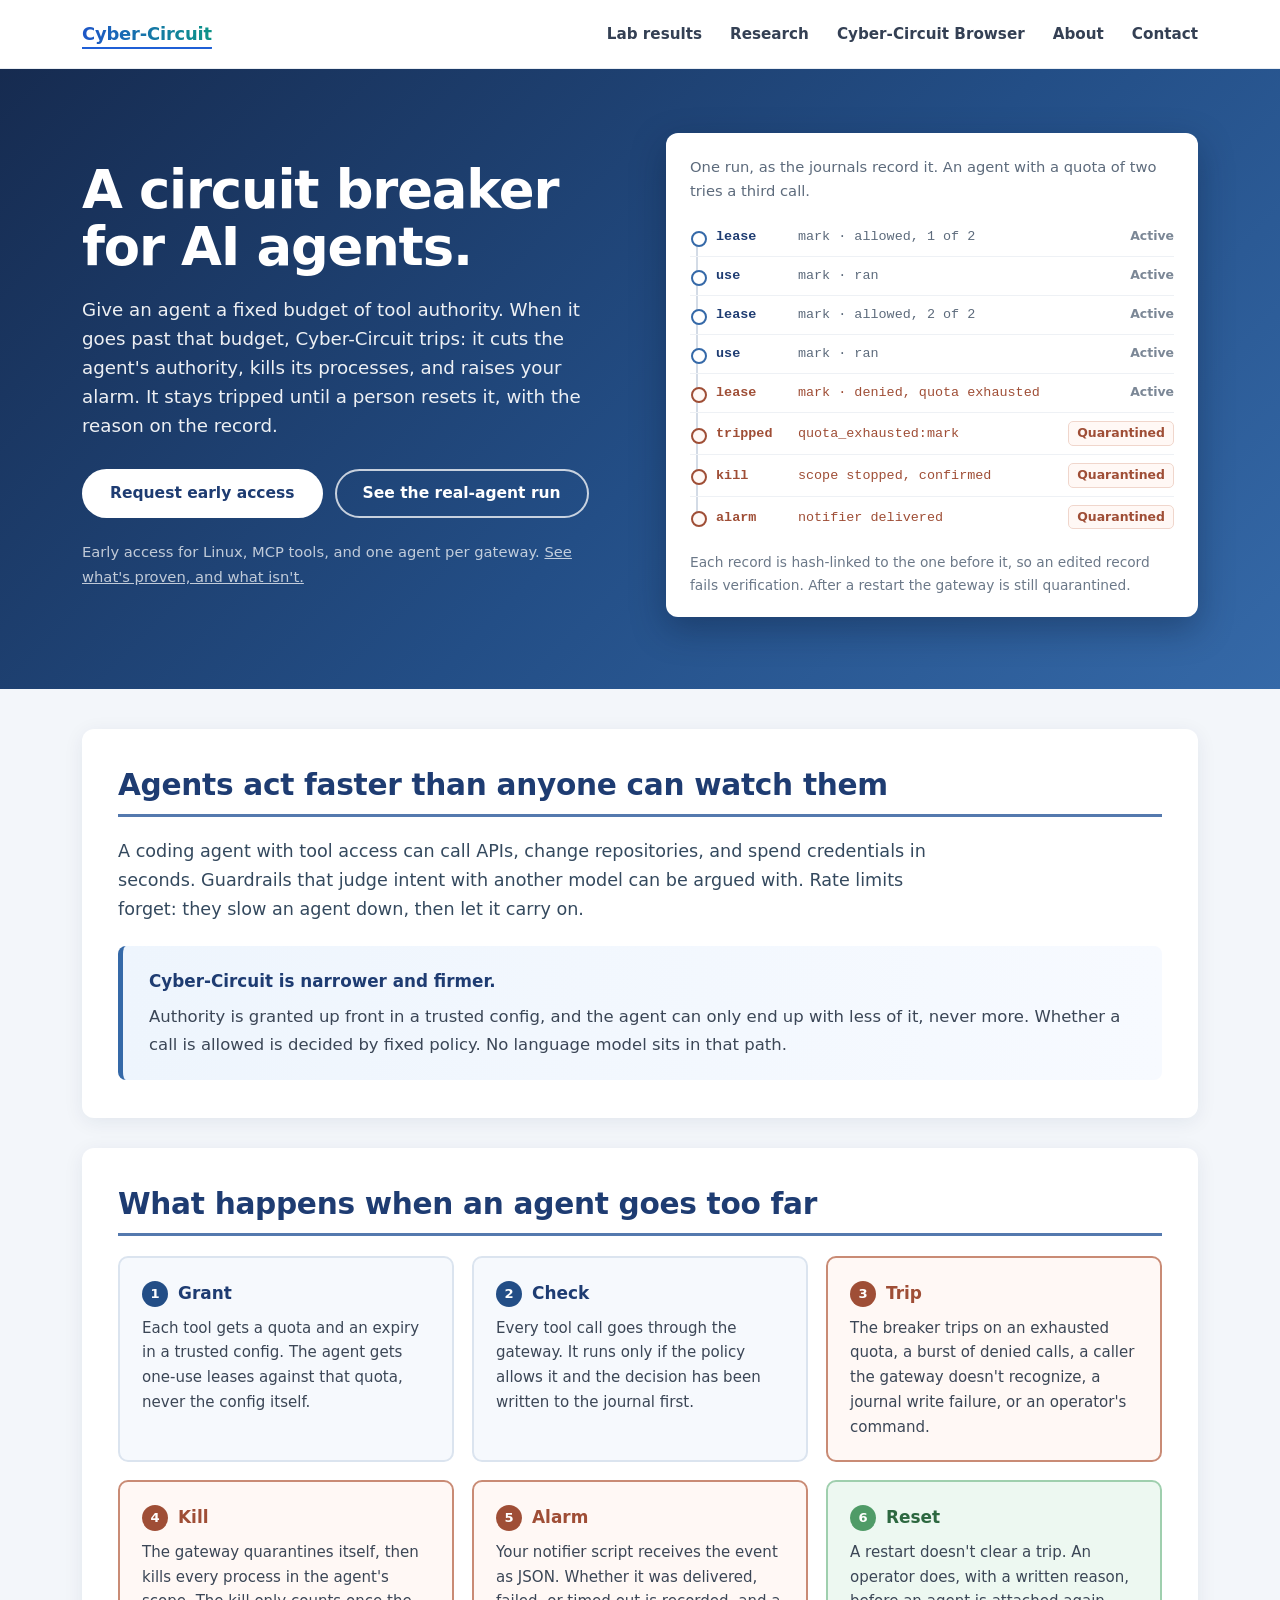
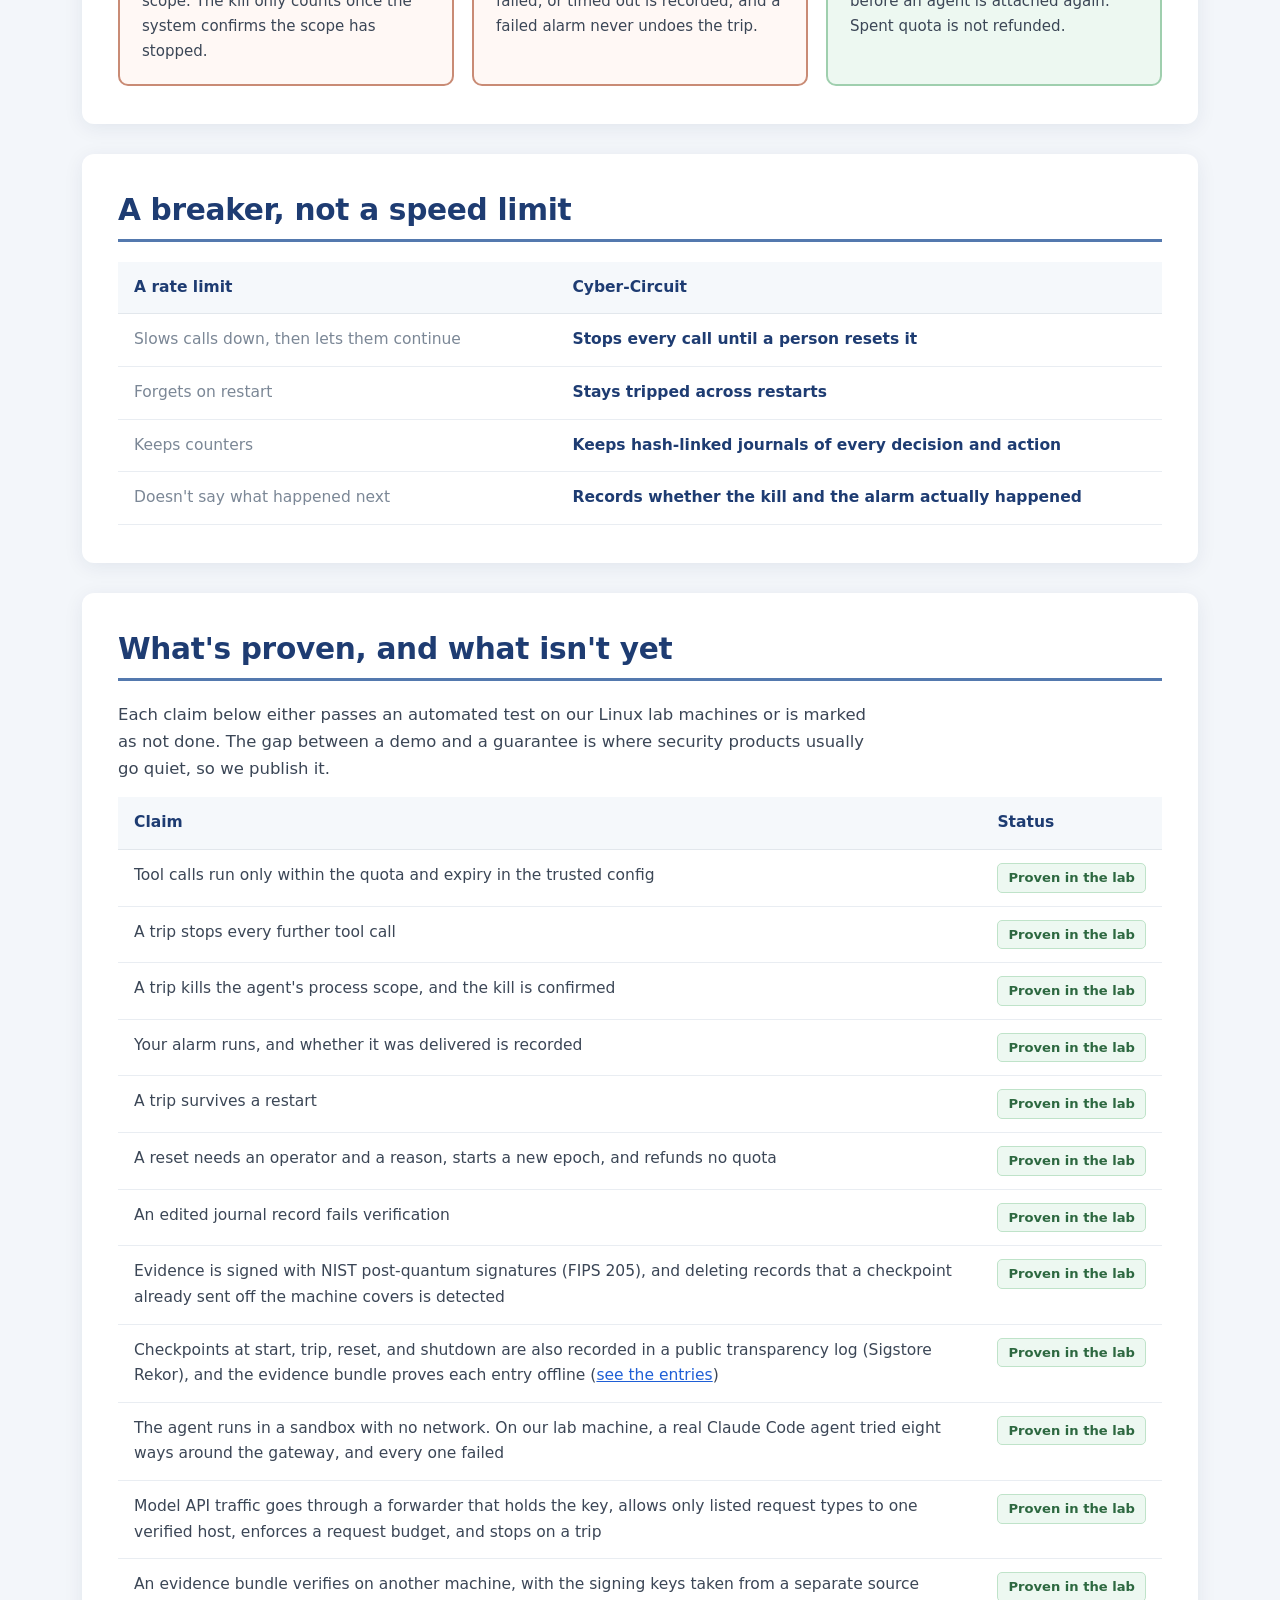
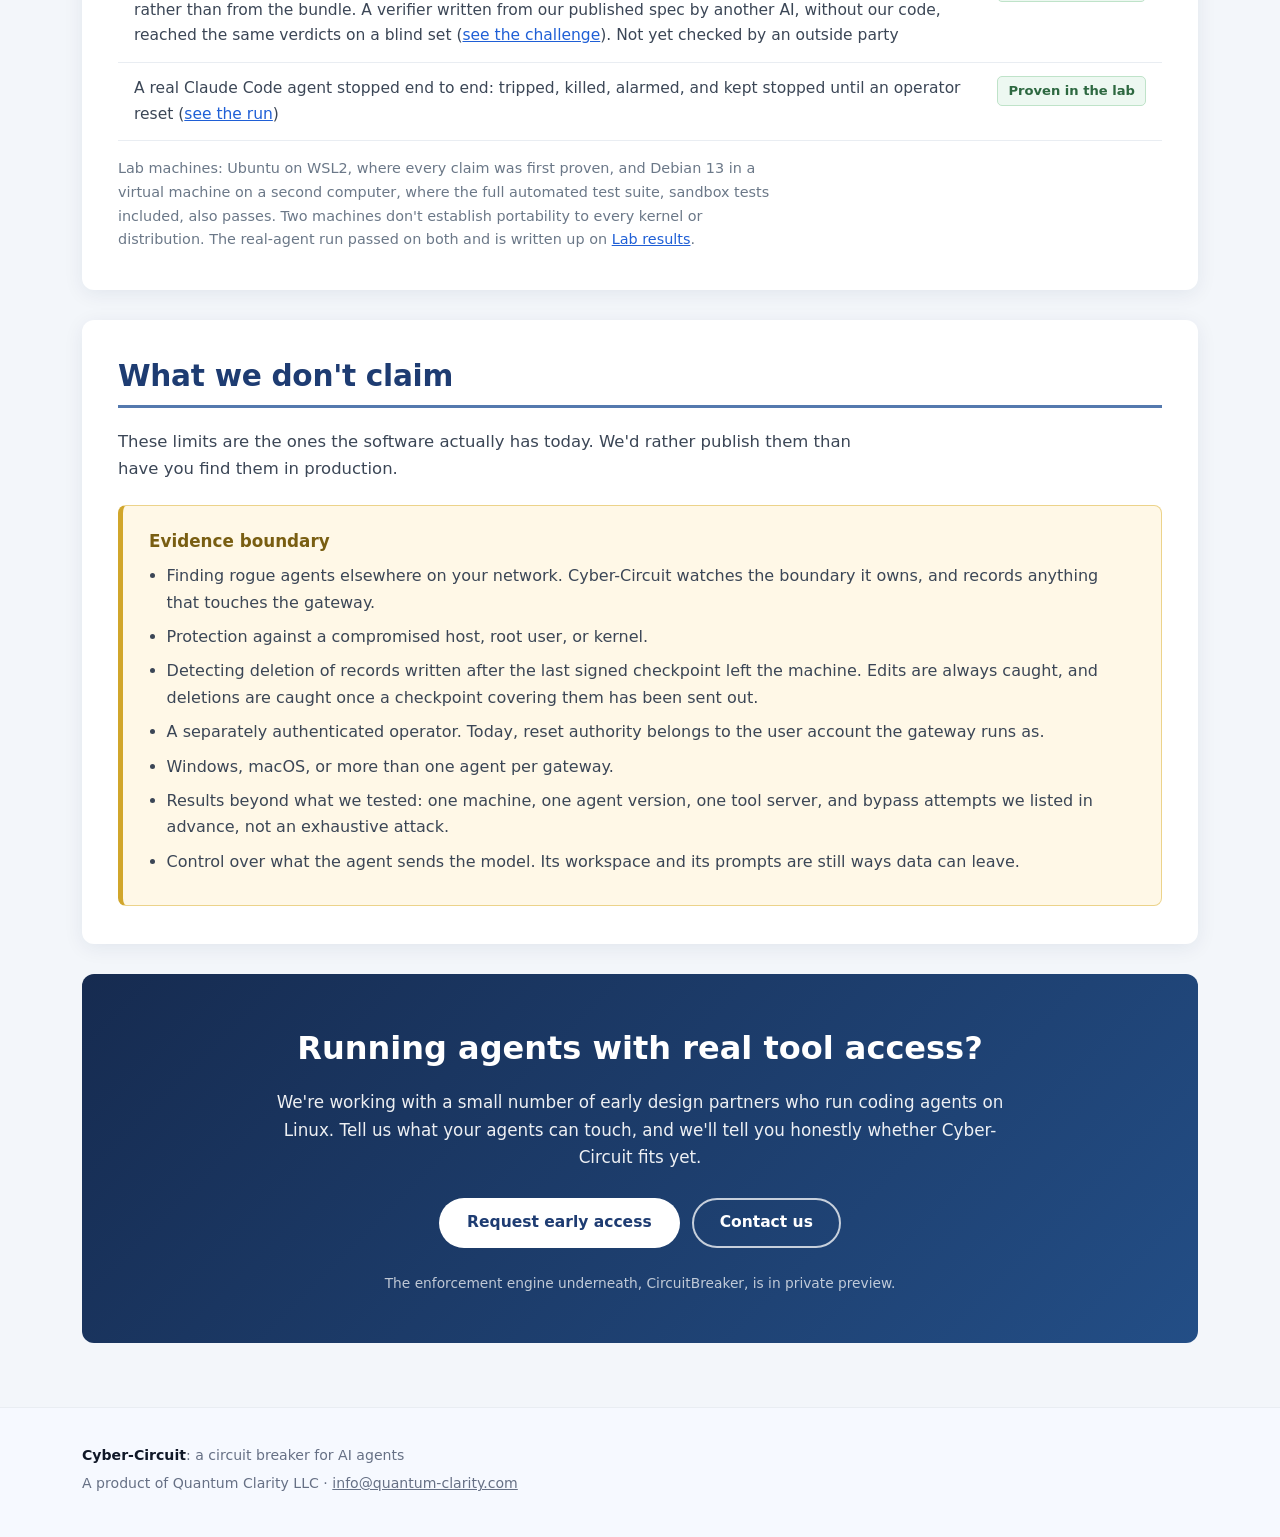
==== index.html @ fb6ff159 "Challenge 1 wording; proof table links the independent verifier result" ====
<!DOCTYPE html>
<html lang="en">
<head>
<meta charset="utf-8">
<meta name="viewport" content="width=device-width, initial-scale=1">
<title>Cyber-Circuit | A circuit breaker for AI agents</title>
<meta name="description" content="Cyber-Circuit gives an AI agent a fixed budget of tool authority. When the agent goes past it, Cyber-Circuit trips, kills the agent's processes, raises your alarm, and stays tripped until a person resets it on the record.">
<link rel="stylesheet" href="styles.css">
</head>
<body>
<header class="site-header"><div class="site-wrap site-header-inner">
<a class="brand active" href="index.html" aria-current="page">Cyber-Circuit</a>
<nav class="site-nav" aria-label="Main">
<a href="results.html">Lab results</a>
<a href="research.html">Research</a>
<a href="browser.html">Cyber-Circuit Browser</a>
<a href="about.html">About</a>
<a href="contact.html">Contact</a>
</nav>
</div></header>
<main>
<div class="cc-agent">

<section class="ag-hero">
<div class="ag-wrap ag-hero-grid">
<div class="ag-hero-copy">
<h1 class="ag-h1">A circuit breaker for AI agents.</h1>
<p class="ag-lede">Give an agent a fixed budget of tool authority. When it goes past that budget, Cyber-Circuit trips: it cuts the agent's authority, kills its processes, and raises your alarm. It stays tripped until a person resets it, with the reason on the record.</p>
<div class="ag-btnrow">
<a class="ag-btn ag-btn-p" href="mailto:info@quantum-clarity.com?subject=Cyber-Circuit%20early%20access">Request early access</a>
<a class="ag-btn ag-btn-s" href="results.html">See the real-agent run</a>
</div>
<p class="ag-status">Early access for Linux, MCP tools, and one agent per gateway. <a href="#proof" style="color:inherit">See what's proven, and what isn't.</a></p>
</div>

<figure class="ag-ledger">
<figcaption class="ag-ledger-cap">One run, as the journals record it. An agent with a quota of two tries a third call.</figcaption>
<ol class="ag-rows">
<li class="ag-row" style="--i:0"><span class="ag-rec">lease</span><span class="ag-det">mark &middot; allowed, 1 of 2</span><span class="ag-st">Active</span></li>
<li class="ag-row" style="--i:1"><span class="ag-rec">use</span><span class="ag-det">mark &middot; ran</span><span class="ag-st">Active</span></li>
<li class="ag-row" style="--i:2"><span class="ag-rec">lease</span><span class="ag-det">mark &middot; allowed, 2 of 2</span><span class="ag-st">Active</span></li>
<li class="ag-row" style="--i:3"><span class="ag-rec">use</span><span class="ag-det">mark &middot; ran</span><span class="ag-st">Active</span></li>
<li class="ag-row ag-hot" style="--i:4"><span class="ag-rec">lease</span><span class="ag-det">mark &middot; denied, quota exhausted</span><span class="ag-st">Active</span></li>
<li class="ag-row ag-hot" style="--i:5"><span class="ag-rec">tripped</span><span class="ag-det">quota_exhausted:mark</span><span class="ag-st ag-st-q">Quarantined</span></li>
<li class="ag-row ag-hot" style="--i:6"><span class="ag-rec">kill</span><span class="ag-det">scope stopped, confirmed</span><span class="ag-st ag-st-q">Quarantined</span></li>
<li class="ag-row ag-hot" style="--i:7"><span class="ag-rec">alarm</span><span class="ag-det">notifier delivered</span><span class="ag-st ag-st-q">Quarantined</span></li>
</ol>
<p class="ag-ledger-foot">Each record is hash-linked to the one before it, so an edited record fails verification. After a restart the gateway is still quarantined.</p>
</figure>
</div>
</section>

<div class="ag-body">
<div class="ag-wrap">

<section class="ag-card">
<h2 class="ag-h2">Agents act faster than anyone can watch them</h2>
<p class="ag-lead">A coding agent with tool access can call APIs, change repositories, and spend credentials in seconds. Guardrails that judge intent with another model can be argued with. Rate limits forget: they slow an agent down, then let it carry on.</p>
<div class="ag-callout ag-callout-key">
<strong>Cyber-Circuit is narrower and firmer.</strong>
<p>Authority is granted up front in a trusted config, and the agent can only end up with less of it, never more. Whether a call is allowed is decided by fixed policy. No language model sits in that path.</p>
</div>
</section>

<section class="ag-card">
<h2 class="ag-h2">What happens when an agent goes too far</h2>
<ol class="ag-steps">
<li><h3>Grant</h3><p>Each tool gets a quota and an expiry in a trusted config. The agent gets one-use leases against that quota, never the config itself.</p></li>
<li><h3>Check</h3><p>Every tool call goes through the gateway. It runs only if the policy allows it and the decision has been written to the journal first.</p></li>
<li><h3>Trip</h3><p>The breaker trips on an exhausted quota, a burst of denied calls, a caller the gateway doesn't recognize, a journal write failure, or an operator's command.</p></li>
<li><h3>Kill</h3><p>The gateway quarantines itself, then kills every process in the agent's scope. The kill only counts once the system confirms the scope has stopped.</p></li>
<li><h3>Alarm</h3><p>Your notifier script receives the event as JSON. Whether it was delivered, failed, or timed out is recorded, and a failed alarm never undoes the trip.</p></li>
<li><h3>Reset</h3><p>A restart doesn't clear a trip. An operator does, with a written reason, before an agent is attached again. Spent quota is not refunded.</p></li>
</ol>
</section>

<section class="ag-card">
<h2 class="ag-h2">A breaker, not a speed limit</h2>
<table class="ag-compare">
<thead><tr><th scope="col">A rate limit</th><th scope="col">Cyber-Circuit</th></tr></thead>
<tbody>
<tr><td>Slows calls down, then lets them continue</td><td>Stops every call until a person resets it</td></tr>
<tr><td>Forgets on restart</td><td>Stays tripped across restarts</td></tr>
<tr><td>Keeps counters</td><td>Keeps hash-linked journals of every decision and action</td></tr>
<tr><td>Doesn't say what happened next</td><td>Records whether the kill and the alarm actually happened</td></tr>
</tbody>
</table>
</section>

<section class="ag-card" id="proof">
<h2 class="ag-h2">What's proven, and what isn't yet</h2>
<p>Each claim below either passes an automated test on our Linux lab machines or is marked as not done. The gap between a demo and a guarantee is where security products usually go quiet, so we publish it.</p>
<table class="ag-proof">
<thead><tr><th scope="col">Claim</th><th scope="col">Status</th></tr></thead>
<tbody>
<tr><td>Tool calls run only within the quota and expiry in the trusted config</td><td><span class="ag-tag ag-tag-ok">Proven in the lab</span></td></tr>
<tr><td>A trip stops every further tool call</td><td><span class="ag-tag ag-tag-ok">Proven in the lab</span></td></tr>
<tr><td>A trip kills the agent's process scope, and the kill is confirmed</td><td><span class="ag-tag ag-tag-ok">Proven in the lab</span></td></tr>
<tr><td>Your alarm runs, and whether it was delivered is recorded</td><td><span class="ag-tag ag-tag-ok">Proven in the lab</span></td></tr>
<tr><td>A trip survives a restart</td><td><span class="ag-tag ag-tag-ok">Proven in the lab</span></td></tr>
<tr><td>A reset needs an operator and a reason, starts a new epoch, and refunds no quota</td><td><span class="ag-tag ag-tag-ok">Proven in the lab</span></td></tr>
<tr><td>An edited journal record fails verification</td><td><span class="ag-tag ag-tag-ok">Proven in the lab</span></td></tr>
<tr><td>Evidence is signed with NIST post-quantum signatures (FIPS 205), and deleting records that a checkpoint already sent off the machine covers is detected</td><td><span class="ag-tag ag-tag-ok">Proven in the lab</span></td></tr>
<tr><td>Checkpoints at start, trip, reset, and shutdown are also recorded in a public transparency log (Sigstore Rekor), and the evidence bundle proves each entry offline (<a href="results.html#public-log">see the entries</a>)</td><td><span class="ag-tag ag-tag-ok">Proven in the lab</span></td></tr>
<tr><td>The agent runs in a sandbox with no network. On our lab machine, a real Claude Code agent tried eight ways around the gateway, and every one failed</td><td><span class="ag-tag ag-tag-ok">Proven in the lab</span></td></tr>
<tr><td>Model API traffic goes through a forwarder that holds the key, allows only listed request types to one verified host, enforces a request budget, and stops on a trip</td><td><span class="ag-tag ag-tag-ok">Proven in the lab</span></td></tr>
<tr><td>An evidence bundle verifies on another machine, with the signing keys taken from a separate source rather than from the bundle. A verifier written from our published spec by another AI, without our code, reached the same verdicts on a blind set (<a href="challenge-1/">see the challenge</a>). Not yet checked by an outside party</td><td><span class="ag-tag ag-tag-ok">Proven in the lab</span></td></tr>
<tr><td>A real Claude Code agent stopped end to end: tripped, killed, alarmed, and kept stopped until an operator reset (<a href="results.html">see the run</a>)</td><td><span class="ag-tag ag-tag-ok">Proven in the lab</span></td></tr>
</tbody>
</table>
<p class="ag-tablenote">Lab machines: Ubuntu on WSL2, where every claim was first proven, and Debian 13 in a virtual machine on a second computer, where the full automated test suite, sandbox tests included, also passes. Two machines don't establish portability to every kernel or distribution. The real-agent run passed on both and is written up on <a href="results.html">Lab results</a>.</p>
</section>

<section class="ag-card">
<h2 class="ag-h2">What we don't claim</h2>
<p>These limits are the ones the software actually has today. We'd rather publish them than have you find them in production.</p>
<div class="ag-callout ag-callout-limit">
<strong>Evidence boundary</strong>
<ul class="ag-limits">
<li>Finding rogue agents elsewhere on your network. Cyber-Circuit watches the boundary it owns, and records anything that touches the gateway.</li>
<li>Protection against a compromised host, root user, or kernel.</li>
<li>Detecting deletion of records written after the last signed checkpoint left the machine. Edits are always caught, and deletions are caught once a checkpoint covering them has been sent out.</li>
<li>A separately authenticated operator. Today, reset authority belongs to the user account the gateway runs as.</li>
<li>Windows, macOS, or more than one agent per gateway.</li>
<li>Results beyond what we tested: one machine, one agent version, one tool server, and bypass attempts we listed in advance, not an exhaustive attack.</li>
<li>Control over what the agent sends the model. Its workspace and its prompts are still ways data can leave.</li>
</ul>
</div>
</section>

<div class="ag-cta">
<h2>Running agents with real tool access?</h2>
<p>We're working with a small number of early design partners who run coding agents on Linux. Tell us what your agents can touch, and we'll tell you honestly whether Cyber-Circuit fits yet.</p>
<div class="ag-btnrow">
<a class="ag-btn ag-btn-p" href="mailto:info@quantum-clarity.com?subject=Cyber-Circuit%20early%20access">Request early access</a>
<a class="ag-btn ag-btn-s" href="contact.html">Contact us</a>
</div>
<p class="ag-cta-note">The enforcement engine underneath, CircuitBreaker, is in private preview.</p>
</div>

</div>
</div>

</div>
</main>
<footer class="site-footer"><div class="site-wrap">
<p><strong style="color:#101828">Cyber-Circuit</strong>: a circuit breaker for AI agents</p>
<p>A product of Quantum Clarity LLC &middot; <a href="mailto:info@quantum-clarity.com">info@quantum-clarity.com</a></p>
</div></footer>
</body>
</html>
---- styles.css ----
/* CyberCircuit.ai — shared site styles. Light, colorful, confident. */
:root{
  --ink:#101828; --body:#344054; --muted:#475467; --faint:#667085;
  --line:#e9edf2; --line-soft:#eef1f5; --panel:#fbfcfe;
  --blue:#1f5fd6; --blue-deep:#1748a8; --blue-soft:#eaf0fb; --dark:#131c2c;
  --teal:#0d9488; --teal-soft:#e6f7f4;
  --amber:#d97706; --amber-soft:#fdf3e3;
  --violet:#7c3aed; --violet-soft:#f1eafd;
  --rose:#e11d48; --rose-soft:#fdeef2;
  --font:Inter,ui-sans-serif,system-ui,-apple-system,BlinkMacSystemFont,"Segoe UI",sans-serif;
}
*{box-sizing:border-box}
html{scroll-behavior:smooth}
body{margin:0;font-family:var(--font);color:var(--body);line-height:1.6;background:#ffffff;-webkit-font-smoothing:antialiased}
a{color:var(--blue)}

/* ---------- site chrome ---------- */
.site-wrap{max-width:1180px;margin:0 auto;padding:0 32px}
.site-header{border-bottom:1px solid var(--line);background:#ffffff;position:sticky;top:0;z-index:50}
.site-header-inner{display:flex;align-items:center;justify-content:space-between;min-height:68px;gap:16px}
.brand{font-weight:800;color:var(--ink);text-decoration:none;font-size:1.12rem;letter-spacing:-.01em;white-space:nowrap}
.brand:hover{color:var(--ink)}
.site-nav{display:flex;gap:28px;flex-wrap:wrap}
.site-nav a{color:var(--body);text-decoration:none;font-weight:600;font-size:.95rem}
.site-nav a:hover{color:var(--blue)}
.site-nav a.active{color:var(--ink);font-weight:700;text-decoration:underline;text-decoration-color:var(--blue);text-decoration-thickness:2px;text-underline-offset:7px}
.brand.active{text-decoration:underline;text-decoration-color:var(--blue);text-decoration-thickness:2px;text-underline-offset:7px}
.site-footer{border-top:1px solid var(--line);padding:36px 0;margin-top:0;color:var(--faint);font-size:.88rem;background:#ffffff}
.site-footer p{margin:0 0 6px}
.site-footer a{color:var(--faint)}
main{display:block}

/* ================= HOME (ported from Squarespace code block) ================= */
.cc-home{font-family:var(--font);color:var(--body);line-height:1.6;background:#ffffff}
.cc-home .cc-wrap{max-width:1180px;margin:0 auto;padding:0 32px}
.cc-home .cc-sec{padding:72px 0;border-top:1px solid var(--line)}
.cc-home .cc-sec-first{border-top:0;padding-top:60px}
.cc-home .cc-eyebrow{font-size:12px;font-weight:700;letter-spacing:.16em;text-transform:uppercase;color:var(--blue);margin:0 0 16px}
.cc-home .cc-h1{font-size:clamp(2rem,4.4vw,2.9rem);line-height:1.16;letter-spacing:-.015em;color:var(--ink);margin:0 0 18px;max-width:17em;font-weight:700}
.cc-home .cc-h2{font-size:clamp(1.45rem,2.6vw,1.9rem);line-height:1.25;color:var(--ink);margin:0 0 16px;letter-spacing:-.01em;font-weight:700}
.cc-home .cc-lede{font-size:1.12rem;max-width:700px;margin:0 0 12px}
.cc-home .cc-wf{font-size:.96rem;max-width:700px;margin:0 0 28px;color:var(--muted)}
.cc-home .cc-wf strong{color:var(--ink);font-weight:700}
.cc-home .cc-btnrow{display:flex;flex-wrap:wrap;gap:12px;margin:0 0 40px}
.cc-home .cc-btnrow-tight{margin-bottom:0}
.cc-home .cc-btn{display:inline-block;padding:12px 24px;border-radius:7px;font-weight:600;font-size:.97rem;text-decoration:none;line-height:1.4}
.cc-home .cc-btn-p{background:var(--dark);color:#ffffff}
.cc-home .cc-btn-p:hover{background:#0b1220;color:#ffffff}
.cc-home .cc-btn-s{border:1px solid #b6bfce;color:var(--dark);background:#ffffff}
.cc-home .cc-btn-s:hover{border-color:var(--dark)}
.cc-home .cc-strip{display:flex;align-items:center;flex-wrap:wrap;gap:10px 14px;border:1px solid #e2e7ee;border-radius:10px;background:var(--panel);padding:16px 22px}
.cc-home .cc-strip .cc-s{font-size:.8rem;font-weight:700;letter-spacing:.08em;text-transform:uppercase;color:var(--blue);white-space:nowrap}
.cc-home .cc-strip .cc-a{color:#98a2b3}
.cc-home .cc-grid2{display:grid;grid-template-columns:1.05fr .95fr;gap:60px;align-items:start}
.cc-home .cc-body{max-width:720px}
.cc-home .cc-body p{margin:0 0 14px}
.cc-home .cc-q{border:1px solid #dfe5ee;border-left:4px solid var(--blue);background:#f7f9fd;border-radius:0 10px 10px 0;padding:26px 28px;margin:0 0 18px}
.cc-home .cc-q p{font-size:1.12rem;line-height:1.55;color:var(--ink);margin:0;font-weight:500}
.cc-home .cc-qsub{font-size:.97rem;color:var(--muted);max-width:560px;margin:0}
.cc-home .cc-steps{display:grid;grid-template-columns:repeat(3,1fr);gap:18px;margin:0 0 26px}
.cc-home .cc-stepc{border:1px solid #e4e8ef;border-radius:10px;padding:22px;background:#ffffff}
.cc-home .cc-n{font-size:.78rem;font-weight:800;letter-spacing:.12em;color:var(--blue);margin:0 0 8px}
.cc-home .cc-t{font-size:1.02rem;font-weight:700;color:var(--ink);margin:0 0 6px}
.cc-home .cc-d{font-size:.93rem;color:var(--muted);margin:0}
.cc-home .cc-note{font-size:.88rem;color:var(--faint);max-width:760px;margin:0 0 26px;border-top:1px solid var(--line-soft);padding-top:18px}
.cc-home .cc-scope{border:1px solid #dfe5ee;border-radius:10px;background:var(--panel);padding:22px 26px}
.cc-home .cc-scope .cc-sl{font-size:.75rem;font-weight:800;letter-spacing:.14em;text-transform:uppercase;color:var(--muted);margin:0 0 12px}
.cc-home .cc-chips{display:flex;flex-wrap:wrap;gap:8px;margin:0;padding:0;list-style:none}
.cc-home .cc-chips li{font-size:.86rem;font-weight:600;color:var(--blue);background:var(--blue-soft);border:1px solid #d5e0f5;border-radius:999px;padding:5px 13px}
.cc-home .cc-evgrid{display:grid;grid-template-columns:1fr 1fr;gap:60px;align-items:start}
.cc-home .cc-row{display:grid;grid-template-columns:168px 1fr;gap:14px;padding:11px 0;border-bottom:1px solid var(--line-soft)}
.cc-home .cc-row-last{border-bottom:0}
.cc-home .cc-rl{font-size:.88rem;font-weight:700;color:var(--ink)}
.cc-home .cc-rd{font-size:.9rem;color:var(--muted);margin:0}
.cc-home .cc-vrow{padding:14px 0;border-bottom:1px solid var(--line-soft)}
.cc-home .cc-vrow-last{border-bottom:0}
.cc-home .cc-vt{display:flex;align-items:center;justify-content:space-between;gap:12px;margin:0 0 6px}
.cc-home .cc-vn{font-size:.98rem;font-weight:700;color:var(--ink)}
.cc-home .cc-vd{font-size:.9rem;color:var(--muted);margin:0;max-width:560px}
.cc-home .cc-badge{display:inline-block;font-size:.72rem;font-weight:800;letter-spacing:.08em;padding:4px 10px;border-radius:5px;white-space:nowrap}
.cc-home .cc-b-ea{background:var(--dark);color:#ffffff}
.cc-home .cc-b-un{border:1px solid #98a2b3;color:var(--muted);background:#ffffff}
.cc-home .cc-hard{margin-top:18px;border:1px dashed #c9d2e0;border-radius:10px;padding:16px 20px;font-size:.88rem;color:var(--muted);background:var(--panel)}
.cc-home .cc-hard strong{color:var(--ink)}
.cc-home .cc-cta{background:var(--dark);border-radius:14px;padding:54px 52px;color:#d7dce5}
.cc-home .cc-cta .cc-h2{color:#ffffff;margin-bottom:12px}
.cc-home .cc-cta p{max-width:640px;margin:0 0 24px;color:#c2c9d6}
.cc-home .cc-cta .cc-btn-p{background:#ffffff;color:var(--dark)}
.cc-home .cc-cta .cc-btn-p:hover{background:#e8ecf3;color:var(--dark)}
.cc-home .cc-re{margin:22px 0 0;font-size:.84rem;color:#8b94a5}
@media (max-width:780px){
.cc-home .cc-wrap{padding:0 20px}
.cc-home .cc-sec{padding:52px 0}
.cc-home .cc-sec-first{padding-top:44px}
.cc-home .cc-grid2,.cc-home .cc-evgrid{grid-template-columns:1fr;gap:36px}
.cc-home .cc-steps{grid-template-columns:1fr}
.cc-home .cc-row{grid-template-columns:1fr;gap:4px}
.cc-home .cc-cta{padding:40px 28px}
.cc-home .cc-strip{gap:8px 10px}
}

/* ================= ABOUT (ported from Squarespace code block) ================= */
.cc-about{font-family:var(--font);color:var(--body);line-height:1.6;background:#ffffff}
.cc-about .cc-wrap{max-width:1180px;margin:0 auto;padding:0 32px}
.cc-about .cc-sec{padding:72px 0;border-top:1px solid var(--line)}
.cc-about .cc-sec-first{border-top:0;padding-top:60px}
.cc-about .cc-eyebrow{font-size:12px;font-weight:700;letter-spacing:.16em;text-transform:uppercase;color:var(--blue);margin:0 0 16px}
.cc-about .cc-h1{font-size:clamp(1.9rem,4vw,2.7rem);line-height:1.16;letter-spacing:-.015em;color:var(--ink);margin:0 0 18px;max-width:17em;font-weight:700}
.cc-about .cc-h2{font-size:clamp(1.45rem,2.6vw,1.9rem);line-height:1.25;color:var(--ink);margin:0 0 16px;letter-spacing:-.01em;font-weight:700}
.cc-about .cc-body{max-width:720px}
.cc-about .cc-body p{margin:0 0 14px}
.cc-about .cc-small{font-size:.9rem;color:var(--faint)}
.cc-about .cc-note{margin:24px 0 0;max-width:720px;font-size:.95rem;color:var(--muted);border-left:3px solid var(--teal);padding-left:16px}
.cc-about .cc-cards{display:grid;grid-template-columns:repeat(4,1fr);gap:18px}
.cc-about .cc-card{border:1px solid #e4e8ef;border-radius:10px;padding:22px;background:#ffffff}
.cc-about .cc-ct{font-size:1rem;font-weight:700;color:var(--ink);margin:0 0 8px}
.cc-about .cc-cd{font-size:.9rem;color:var(--muted);margin:0}
.cc-about .cc-btnrow{display:flex;flex-wrap:wrap;gap:12px;margin:0}
.cc-about .cc-btn{display:inline-block;padding:12px 24px;border-radius:7px;font-weight:600;font-size:.97rem;text-decoration:none;line-height:1.4}
.cc-about .cc-btn-p{background:#ffffff;color:var(--dark)}
.cc-about .cc-btn-p:hover{background:#e8ecf3;color:var(--dark)}
.cc-about .cc-cta{background:var(--dark);border-radius:14px;padding:54px 52px;color:#d7dce5}
.cc-about .cc-cta .cc-h2{color:#ffffff;margin:0 0 24px}
@media (max-width:900px){
.cc-about .cc-cards{grid-template-columns:repeat(2,1fr)}
}
@media (max-width:780px){
.cc-about .cc-wrap{padding:0 20px}
.cc-about .cc-sec{padding:52px 0}
.cc-about .cc-sec-first{padding-top:44px}
.cc-about .cc-cards{grid-template-columns:1fr}
.cc-about .cc-cta{padding:40px 28px}
}

/* ================= BROWSER page ================= */
.cc-browser{font-family:var(--font);color:var(--body);line-height:1.6;background:#ffffff}
.cc-browser .cc-wrap{max-width:1180px;margin:0 auto;padding:0 32px}
.cc-browser .cc-sec{padding:72px 0;border-top:1px solid var(--line)}
.cc-browser .cc-sec-first{border-top:0;padding-top:60px}
.cc-browser .cc-eyebrow{font-size:12px;font-weight:700;letter-spacing:.16em;text-transform:uppercase;color:var(--blue);margin:0 0 16px}
.cc-browser .cc-h1{font-size:clamp(1.9rem,4vw,2.7rem);line-height:1.2;letter-spacing:-.015em;color:var(--ink);margin:0 0 18px;max-width:20em;font-weight:700}
.cc-browser .cc-h2{font-size:clamp(1.45rem,2.6vw,1.9rem);line-height:1.25;color:var(--ink);margin:0 0 16px;letter-spacing:-.01em;font-weight:700}
.cc-browser .cc-lede{font-size:1.08rem;max-width:720px;margin:0 0 12px}
.cc-browser .cc-sub{font-size:.95rem;color:var(--muted);max-width:720px;margin:0 0 28px}
.cc-browser .cc-tags{display:flex;flex-wrap:wrap;gap:8px;margin:0 0 28px;padding:0;list-style:none}
.cc-browser .cc-tags li{font-size:.84rem;font-weight:600;color:var(--blue);background:var(--blue-soft);border:1px solid #d5e0f5;border-radius:999px;padding:5px 13px}
.cc-browser .cc-btnrow{display:flex;flex-wrap:wrap;gap:12px;margin:0 0 44px}
.cc-browser .cc-btn{display:inline-block;padding:12px 24px;border-radius:7px;font-weight:600;font-size:.97rem;text-decoration:none;line-height:1.4}
.cc-browser .cc-btn-p{background:var(--dark);color:#ffffff}
.cc-browser .cc-btn-p:hover{background:#0b1220;color:#ffffff}
.cc-browser .cc-btn-s{border:1px solid #b6bfce;color:var(--dark);background:#ffffff}
.cc-browser .cc-btn-s:hover{border-color:var(--dark)}
.cc-browser .cc-demo{border:1px solid #dfe5ee;border-radius:12px;background:var(--panel);padding:28px 30px;margin:0}
.cc-browser .cc-demo-title{font-size:.78rem;font-weight:800;letter-spacing:.12em;text-transform:uppercase;color:var(--muted);margin:0 0 16px}
.cc-browser .cc-demo-grid{display:grid;grid-template-columns:repeat(3,1fr);gap:16px}
.cc-browser .cc-demo-card{border:1px solid #e4e8ef;border-radius:10px;background:#ffffff;padding:18px 20px}
.cc-browser .cc-demo-card h3{font-size:.85rem;font-weight:700;color:var(--ink);margin:0 0 10px;letter-spacing:.02em}
.cc-browser .cc-demo-card p{font-size:.9rem;color:var(--muted);margin:0 0 6px}
.cc-browser .cc-demo-card p strong{color:var(--ink)}
.cc-browser .cc-demo-card .mono{font-family:ui-monospace,SFMono-Regular,Menlo,Consolas,monospace;font-size:.85rem;color:var(--muted);word-break:break-all}
.cc-browser .cc-score{display:inline-block;background:var(--dark);color:#fff;font-weight:800;border-radius:6px;padding:2px 10px;font-size:.85rem}
.cc-browser .cc-risk-low{display:inline-block;border:1px solid #98a2b3;color:var(--muted);border-radius:6px;padding:2px 10px;font-size:.85rem;font-weight:700;margin-left:8px}
.cc-browser .cc-demo-note{font-size:.92rem;color:var(--muted);max-width:760px;margin:18px 0 0}
.cc-browser .cc-demo-note strong{color:var(--ink)}
.cc-browser .cc-grid3{display:grid;grid-template-columns:repeat(3,1fr);gap:18px;margin-top:8px}
.cc-browser .cc-card{border:1px solid #e4e8ef;border-radius:10px;padding:24px;background:#ffffff}
.cc-browser .cc-card h3{font-size:1.05rem;font-weight:700;color:var(--ink);margin:0 0 10px}
.cc-browser .cc-card p{font-size:.94rem;color:var(--muted);margin:0}
.cc-browser .cc-card p + p{margin-top:10px}
.cc-browser .cc-steps{display:grid;grid-template-columns:repeat(3,1fr);gap:18px;margin-top:8px}
.cc-browser .cc-stepc{border:1px solid #e4e8ef;border-radius:10px;padding:24px;background:#ffffff}
.cc-browser .cc-n{font-size:.78rem;font-weight:800;letter-spacing:.12em;color:var(--blue);margin:0 0 8px}
.cc-browser .cc-t{font-size:1.02rem;font-weight:700;color:var(--ink);margin:0 0 8px}
.cc-browser .cc-d{font-size:.93rem;color:var(--muted);margin:0}
.cc-browser .cc-dl{display:grid;grid-template-columns:repeat(2,1fr);gap:18px;margin:8px 0 18px}
.cc-browser .cc-dlcard{border:1px solid #e4e8ef;border-radius:10px;padding:24px;background:#ffffff}
.cc-browser .cc-dlcard h3{font-size:1.02rem;font-weight:700;color:var(--ink);margin:0 0 8px}
.cc-browser .cc-dlcard p{font-size:.9rem;color:var(--muted);margin:0 0 14px}
.cc-browser .cc-dlcard .file{font-family:ui-monospace,SFMono-Regular,Menlo,Consolas,monospace;font-size:.8rem;color:var(--faint);margin:12px 0 0;word-break:break-all}
.cc-browser .cc-tip{font-size:.88rem;color:var(--faint);border-top:1px solid var(--line-soft);padding-top:16px;max-width:760px;margin:0}
.cc-browser .cc-tip code{font-family:ui-monospace,SFMono-Regular,Menlo,Consolas,monospace;background:var(--panel);border:1px solid var(--line);border-radius:5px;padding:1px 7px;font-size:.82rem}
.cc-browser details{border:1px solid #e4e8ef;border-radius:10px;padding:18px 22px;margin:0 0 12px;background:#ffffff}
.cc-browser summary{font-weight:700;color:var(--ink);cursor:pointer;font-size:.98rem}
.cc-browser details p{font-size:.93rem;color:var(--muted);margin:12px 0 0;max-width:760px}
.cc-browser .cc-note{font-size:.88rem;color:var(--faint);max-width:760px;margin:22px 0 0}
@media (max-width:860px){
.cc-browser .cc-grid3,.cc-browser .cc-steps,.cc-browser .cc-demo-grid{grid-template-columns:1fr}
.cc-browser .cc-dl{grid-template-columns:1fr}
}
@media (max-width:780px){
.cc-browser .cc-wrap{padding:0 20px}
.cc-browser .cc-sec{padding:52px 0}
.cc-browser .cc-sec-first{padding-top:44px}
}

/* ================= CONTACT page ================= */
.cc-contact{font-family:var(--font);color:var(--body);line-height:1.6;background:#ffffff}
.cc-contact .cc-wrap{max-width:1180px;margin:0 auto;padding:0 32px}
.cc-contact .cc-sec{padding:72px 0;max-width:760px}
.cc-contact .cc-eyebrow{font-size:12px;font-weight:700;letter-spacing:.16em;text-transform:uppercase;color:var(--blue);margin:0 0 16px}
.cc-contact .cc-h1{font-size:clamp(1.9rem,4vw,2.7rem);line-height:1.16;letter-spacing:-.015em;color:var(--ink);margin:0 0 18px;font-weight:700}
.cc-contact p{margin:0 0 14px;max-width:640px}
.cc-contact .cc-mail{display:inline-block;margin-top:10px;font-size:1.15rem;font-weight:700;color:var(--ink);text-decoration:none;border-bottom:2px solid var(--blue);padding-bottom:2px}
.cc-contact .cc-mail:hover{color:var(--blue)}
@media (max-width:780px){
.cc-contact .cc-wrap{padding:0 20px}
.cc-contact .cc-sec{padding:52px 0}
}

/* ---------- responsive chrome ---------- */
@media (max-width:780px){
.site-wrap{padding:0 20px}
.site-header-inner{flex-wrap:wrap;padding:12px 20px}
.site-nav{gap:8px 18px}
}

/* ================= COLOR THEME — light, vivid, never dark ================= */
/* gradient brand */
.brand{background:linear-gradient(90deg,#1e56c8,#0d9488);-webkit-background-clip:text;background-clip:text;color:transparent}
.brand:hover{color:transparent}

/* hero washes */
.cc-home .cc-sec-first{background:linear-gradient(180deg,#e9f1fe 0%,#f4f9ff 55%,#ffffff 100%)}
.cc-about .cc-sec-first{background:linear-gradient(180deg,#eef4ff 0%,#f7fbff 60%,#ffffff 100%)}
.cc-browser .cc-sec-first{background:linear-gradient(180deg,#e6faf7 0%,#f4fdfc 55%,#ffffff 100%)}
.cc-contact .cc-sec{background:linear-gradient(180deg,#f3effe 0%,#faf8ff 45%,#ffffff 100%)}

/* vivid primary buttons */
.cc-home .cc-btn-p,.cc-browser .cc-btn-p{background:var(--blue);color:#ffffff}
.cc-home .cc-btn-p:hover,.cc-browser .cc-btn-p:hover{background:var(--blue-deep);color:#ffffff}

/* bright gradient CTA panels (replaces dark navy) */
.cc-home .cc-cta,.cc-about .cc-cta{background:linear-gradient(135deg,#1e56c8 0%,#0d9488 100%);color:#eaf2ff}
.cc-home .cc-cta .cc-h2,.cc-about .cc-cta .cc-h2{color:#ffffff}
.cc-home .cc-cta p{color:#dbe7ff}
.cc-home .cc-cta .cc-btn-p,.cc-about .cc-cta .cc-btn-p{background:#ffffff;color:var(--blue-deep)}
.cc-home .cc-cta .cc-btn-p:hover,.cc-about .cc-cta .cc-btn-p:hover{background:#eef4ff;color:var(--blue-deep)}
.cc-home .cc-re{color:#c9d9f7}

/* accent-topped cards */
.cc-home .cc-stepc:nth-child(1){border-top:3px solid var(--blue);background:#f5f8fe}
.cc-home .cc-stepc:nth-child(2){border-top:3px solid var(--teal);background:#f2fbfa}
.cc-home .cc-stepc:nth-child(3){border-top:3px solid var(--violet);background:#f7f4fe}
.cc-home .cc-stepc:nth-child(2) .cc-n{color:var(--teal)}
.cc-home .cc-stepc:nth-child(3) .cc-n{color:var(--violet)}
.cc-about .cc-card:nth-child(1){border-top:3px solid var(--blue);background:#f5f8fe}
.cc-about .cc-card:nth-child(2){border-top:3px solid var(--teal);background:#f2fbfa}
.cc-about .cc-card:nth-child(3){border-top:3px solid var(--amber);background:#fdf8ef}
.cc-about .cc-card:nth-child(4){border-top:3px solid var(--violet);background:#f7f4fe}
.cc-browser .cc-grid3 .cc-card:nth-child(1){border-top:3px solid var(--blue);background:#f5f8fe}
.cc-browser .cc-grid3 .cc-card:nth-child(2){border-top:3px solid var(--teal);background:#f2fbfa}
.cc-browser .cc-grid3 .cc-card:nth-child(3){border-top:3px solid var(--violet);background:#f7f4fe}
.cc-browser .cc-steps .cc-stepc:nth-child(1){border-top:3px solid var(--blue);background:#f5f8fe}
.cc-browser .cc-steps .cc-stepc:nth-child(2){border-top:3px solid var(--teal);background:#f2fbfa}
.cc-browser .cc-steps .cc-stepc:nth-child(3){border-top:3px solid var(--amber);background:#fdf8ef}
.cc-browser .cc-dlcard:nth-child(1){border-top:3px solid var(--blue)}
.cc-browser .cc-dlcard:nth-child(2){border-top:3px solid var(--teal)}
.cc-browser .cc-demo-card:nth-child(1){border-top:3px solid var(--teal)}
.cc-browser .cc-demo-card:nth-child(2){border-top:3px solid var(--blue)}
.cc-browser .cc-demo-card:nth-child(3){border-top:3px solid var(--violet)}

/* meaningful outcome badges */
.cc-home .cc-b-ea{background:var(--rose-soft);color:#be123c;border:1px solid #fecdd3}
.cc-home .cc-b-un{background:var(--amber-soft);color:#b45309;border:1px solid #fde68a}

/* tinted panels */
.cc-home .cc-strip{background:linear-gradient(90deg,#f1f6ff,#f2fbf9);border-color:#d8e4f8}
.cc-home .cc-q{background:#f1f6ff;border-color:#d5e2f8}
.cc-home .cc-scope{background:#f6f9ff;border-color:#dfe8f8}
.cc-home .cc-hard{background:#fdf8ef;border-color:#f0dcae;border-style:solid}
.cc-browser .cc-demo{background:#f4fdfc;border-color:#cdeae6}

/* light footer wash */
.site-footer{background:#f6f9ff}

/* ================= AGENT GUARDRAIL home (index.html) ================= */
/* Layout follows the Quantum Clarity research pages: navy gradient hero, white
   section cards on a light page, underlined headings, and colored callouts that
   carry meaning (blue = the key idea, green = proven, amber = limits). */
.cc-agent{
  --navy:#162b50; --navy-2:#234e86; --navy-3:#3569a8; --head:#1e3c72; --rule:#5479ae;
  --page:#f3f6fa; --text:#3b4656;
  --ok:#2d6840; --ok-bg:#edf8f1; --ok-line:#4f9b67;
  --warn:#795e12; --warn-bg:#fff8e7; --warn-line:#d1a62b;
  --hot:#9f4e36; --hot-bg:#fff8f5; --hot-line:#c98b75;
  --mono:ui-monospace,SFMono-Regular,Menlo,Consolas,monospace;
  color:var(--text);line-height:1.65;background:var(--page)}
.cc-agent .ag-wrap{max-width:1180px;margin:0 auto;padding:0 32px}
.cc-agent a:focus-visible{outline:3px solid #8fb1ef;outline-offset:3px}

/* hero */
.cc-agent .ag-hero{background:linear-gradient(135deg,var(--navy) 0%,var(--navy-2) 55%,var(--navy-3) 100%);color:#ffffff;padding:64px 0 72px}
.cc-agent .ag-hero-grid{display:grid;grid-template-columns:1fr 1fr;gap:52px;align-items:center}
.cc-agent .ag-h1{font-size:clamp(2.2rem,5vw,3.3rem);line-height:1.08;letter-spacing:-.022em;color:#ffffff;margin:0 0 20px;font-weight:800;max-width:11em}
.cc-agent .ag-lede{font-size:1.14rem;line-height:1.6;max-width:34em;margin:0 0 28px;color:rgba(255,255,255,.92);font-weight:400}
.cc-agent .ag-status{font-size:.92rem;color:rgba(255,255,255,.72);margin:22px 0 0}

/* buttons: pill shape, as on the research pages */
.cc-agent .ag-btnrow{display:flex;flex-wrap:wrap;gap:12px}
.cc-agent .ag-btn{display:inline-block;padding:12px 26px;border-radius:28px;font-weight:700;font-size:.97rem;text-decoration:none;line-height:1.4;border:2px solid transparent}
.cc-agent .ag-btn-p{background:#ffffff;color:var(--head)}
.cc-agent .ag-btn-p:hover{background:#eef3fa}
.cc-agent .ag-btn-s{background:transparent;color:#ffffff;border-color:rgba(255,255,255,.75)}
.cc-agent .ag-btn-s:hover{background:rgba(255,255,255,.1)}

/* the ledger: a white record card on the navy */
.cc-agent .ag-ledger{margin:0;background:#ffffff;border-radius:12px;padding:22px 24px 20px;box-shadow:0 12px 34px rgba(8,22,48,.35);color:var(--text)}
.cc-agent .ag-ledger-cap{font-size:.92rem;color:#5d6b7c;margin:0 0 14px;max-width:34em}
.cc-agent .ag-rows{list-style:none;margin:0;padding:0;position:relative}
.cc-agent .ag-rows::before{content:"";position:absolute;left:6px;top:14px;bottom:14px;width:2px;background:#d3dbe6}
.cc-agent .ag-row{position:relative;display:grid;grid-template-columns:5.2em 1fr auto;gap:12px;align-items:baseline;padding:8px 0 8px 26px;border-bottom:1px solid #eef1f5;font-family:var(--mono);font-size:.84rem}
.cc-agent .ag-row:last-child{border-bottom:0}
.cc-agent .ag-row::before{content:"";position:absolute;left:1px;top:50%;width:12px;height:12px;margin-top:-6px;border-radius:50%;background:#ffffff;border:2px solid var(--navy-3)}
.cc-agent .ag-rec{color:var(--head);font-weight:700}
.cc-agent .ag-det{color:#5d6b7c}
.cc-agent .ag-st{font-family:var(--font);font-size:.78rem;font-weight:600;color:#7b8796}
.cc-agent .ag-hot .ag-rec,.cc-agent .ag-hot .ag-det{color:var(--hot)}
.cc-agent .ag-hot::before{border-color:var(--hot);background:var(--hot-bg)}
.cc-agent .ag-st-q{color:var(--hot);background:var(--hot-bg);border:1px solid #f0d6cc;border-radius:5px;padding:1px 8px}
.cc-agent .ag-ledger-foot{font-size:.86rem;color:#6b7888;margin:14px 0 0;max-width:36em}
@media (prefers-reduced-motion:no-preference){
.cc-agent .ag-row{opacity:0;animation:ag-record .32s ease-out forwards;animation-delay:calc(.25s + var(--i) * .2s)}
@keyframes ag-record{from{opacity:0;transform:translateY(4px)}to{opacity:1;transform:none}}
}

/* body: white cards on the light page */
.cc-agent .ag-body{padding:40px 0 8px}
.cc-agent .ag-card{background:#ffffff;border-radius:12px;padding:38px 36px;margin:0 0 30px;box-shadow:0 4px 20px rgba(16,40,80,.075)}
.cc-agent .ag-h2{font-size:clamp(1.45rem,2.5vw,1.85rem);line-height:1.25;color:var(--head);margin:0 0 20px;padding-bottom:10px;border-bottom:3px solid var(--rule);font-weight:700;letter-spacing:-.01em}
.cc-agent .ag-card p{margin:0 0 15px;font-size:1.03rem;max-width:46em}
.cc-agent .ag-card p:last-child{margin-bottom:0}
.cc-agent .ag-lead{font-size:1.1rem !important;color:#34495e}

/* callouts */
.cc-agent .ag-callout{border-radius:8px;padding:22px 26px;margin:22px 0 0;border-left:5px solid}
.cc-agent .ag-callout p{max-width:none}
.cc-agent .ag-callout strong{display:block;margin:0 0 8px;font-size:1.05rem}
.cc-agent .ag-callout-key{background:linear-gradient(to right,#eef5fd 0%,#f7faff 100%);border-color:var(--navy-3)}
.cc-agent .ag-callout-key strong{color:var(--head)}
.cc-agent .ag-callout-limit{background:var(--warn-bg);border:1px solid #ecd38a;border-left:5px solid var(--warn-line)}
.cc-agent .ag-callout-limit strong{color:var(--warn)}

/* the sequence: tinted step cards; color follows the breaker's state */
.cc-agent .ag-steps{list-style:none;counter-reset:ag;margin:8px 0 0;padding:0;display:grid;grid-template-columns:repeat(3,1fr);gap:18px}
.cc-agent .ag-steps li{counter-increment:ag;border-radius:10px;padding:22px 22px 20px;border:2px solid #dbe4ef;background:#f6f9fd}
.cc-agent .ag-steps li:nth-child(n+3){border-color:var(--hot-line);background:var(--hot-bg)}
.cc-agent .ag-steps li:nth-child(6){border-color:#9fcfae;background:var(--ok-bg)}
.cc-agent .ag-steps h3{font-size:1.06rem;color:var(--head);margin:0 0 8px;display:flex;align-items:center;gap:10px}
.cc-agent .ag-steps h3::before{content:counter(ag);flex:none;width:26px;height:26px;border-radius:50%;background:var(--navy-2);color:#ffffff;font-size:.82rem;display:flex;align-items:center;justify-content:center}
.cc-agent .ag-steps li:nth-child(n+3) h3{color:var(--hot)}
.cc-agent .ag-steps li:nth-child(n+3) h3::before{background:var(--hot)}
.cc-agent .ag-steps li:nth-child(6) h3{color:var(--ok)}
.cc-agent .ag-steps li:nth-child(6) h3::before{background:var(--ok-line)}
.cc-agent .ag-steps p{font-size:.94rem;margin:0;max-width:none}

/* tables */
.cc-agent table{border-collapse:collapse;width:100%;font-size:.97rem}
.cc-agent th{text-align:left;color:var(--head);background:#f5f8fb;font-weight:700;padding:13px 16px;border-bottom:1px solid #e2e7ec}
.cc-agent td{padding:13px 16px;border-bottom:1px solid #e9edf2;vertical-align:top}
.cc-agent .ag-compare td:first-child{color:#7b8796;width:42%}
.cc-agent .ag-compare td:last-child{color:var(--head);font-weight:600}
.cc-agent .ag-proof td:last-child{white-space:nowrap;width:1%}
.cc-agent .ag-tag{display:inline-block;font-size:.82rem;font-weight:700;border-radius:5px;padding:3px 10px}
.cc-agent .ag-tag-ok{background:var(--ok-bg);color:var(--ok);border:1px solid #bfe3c9}
.cc-agent .ag-tag-wip{background:var(--warn-bg);color:var(--warn);border:1px solid #ecd38a}
.cc-agent .ag-tablenote{font-size:.9rem !important;color:#6b7888;margin-top:16px !important}

/* limits */
.cc-agent .ag-limits{margin:6px 0 0;padding:0 0 0 1.1em}
.cc-agent .ag-limits li{margin:0 0 8px}

/* closing panel */
.cc-agent .ag-cta{background:linear-gradient(135deg,var(--navy) 0%,var(--navy-2) 100%);color:#ffffff;border-radius:12px;padding:48px 36px;margin:10px 0 56px;text-align:center}
.cc-agent .ag-cta h2{color:#ffffff;font-size:clamp(1.5rem,2.6vw,2rem);margin:0 0 14px;font-weight:700}
.cc-agent .ag-cta p{max-width:44em;margin:0 auto 26px;color:rgba(255,255,255,.92);font-size:1.05rem}
.cc-agent .ag-cta .ag-btnrow{justify-content:center}
.cc-agent .ag-cta .ag-cta-note{margin:24px auto 0;font-size:.86rem;color:rgba(255,255,255,.72)}

@media (max-width:900px){
.cc-agent .ag-hero-grid{grid-template-columns:1fr;gap:40px}
.cc-agent .ag-steps{grid-template-columns:1fr 1fr}
}
@media (max-width:780px){
.cc-agent .ag-wrap{padding:0 16px}
.cc-agent .ag-hero{padding:44px 0 52px}
.cc-agent .ag-body{padding-top:24px}
.cc-agent .ag-card{padding:28px 20px;margin-bottom:20px}
.cc-agent .ag-steps{grid-template-columns:1fr}
.cc-agent .ag-ledger{padding:18px 16px}
.cc-agent .ag-row{grid-template-columns:4.4em 1fr;font-size:.8rem}
.cc-agent .ag-st{grid-column:2;justify-self:start}
.cc-agent th,.cc-agent td{padding:10px 8px}
.cc-agent .ag-proof td:last-child{white-space:normal}
.cc-agent .ag-cta{padding:38px 22px}
.cc-agent .ag-cta .ag-btn{width:100%}
}

/* research page: marks the AWS work as earlier research */
.cc-home .cc-research-note{max-width:720px;margin:0 0 26px;padding:12px 16px;border:1px solid #dfe5ee;border-left:3px solid var(--amber);border-radius:0 8px 8px 0;background:#ffffff;font-size:.93rem;color:var(--muted)}

/* ---------- lab results hero: a run sheet on graph paper, not the home page's navy panel ----------
   The six steps sit on one wire. It is closed through the bypass attempts, opens at the trip
   (drawn as an open switch), and closes again after the operator's reset. */
.cc-agent .lab-hero{
  background-color:#f4f7fb;
  background-image:linear-gradient(rgba(30,60,114,.07) 1px,transparent 1px),linear-gradient(90deg,rgba(30,60,114,.07) 1px,transparent 1px);
  background-size:24px 24px;color:var(--text);padding:56px 0 60px;border-bottom:1px solid #dde4ee}
.cc-agent .lab-when{font-family:var(--mono);font-size:.86rem;color:var(--navy-3);margin:0 0 14px}
.cc-agent .lab-h1{color:var(--navy);max-width:16em}
.cc-agent .lab-lede{color:var(--text);max-width:44em}
.cc-agent .lab-hero .ag-status{color:#5d6b7c}
.cc-agent .lab-hero .ag-btn-p{background:var(--navy);color:#ffffff}
.cc-agent .lab-hero .ag-btn-p:hover{background:var(--navy-2)}
.cc-agent .lab-hero .ag-btn-s{color:var(--navy);border-color:var(--navy-3)}
.cc-agent .lab-hero .ag-btn-s:hover{background:#e8eef7}

.cc-agent .lab-run{list-style:none;margin:30px 0 36px;padding:0;display:grid;grid-template-columns:repeat(6,1fr)}
.cc-agent .lab-st{position:relative;padding:34px 14px 0 0}
/* node */
.cc-agent .lab-st::before{content:"";position:absolute;left:0;top:6px;width:14px;height:14px;border-radius:50%;background:#ffffff;border:3px solid var(--navy-3);z-index:1}
/* wire to the next node */
.cc-agent .lab-st::after{content:"";position:absolute;left:14px;right:0;top:12px;height:3px;background:var(--navy-3);transform-origin:left center}
.cc-agent .lab-end::after{display:none}
.cc-agent .lab-name{display:block;font-weight:700;color:var(--navy);font-size:1rem;line-height:1.3}
.cc-agent .lab-res{display:block;font-size:.88rem;line-height:1.45;color:#5d6b7c;margin-top:4px;max-width:12em}
/* the trip opens the circuit: hot node, and the wire after it swings up like an open switch */
.cc-agent .lab-trip::before{border-color:var(--hot);background:var(--hot)}
.cc-agent .lab-trip .lab-name{color:var(--hot)}
.cc-agent .lab-trip::after{background:var(--hot);right:30%;transform:rotate(-15deg)}
.cc-agent .lab-open::before{border-color:var(--hot)}
.cc-agent .lab-open .lab-name{color:var(--hot)}
.cc-agent .lab-open::after{background:var(--navy-3)}
@media (prefers-reduced-motion:no-preference){
.cc-agent .lab-trip::after{animation:lab-open .5s cubic-bezier(.3,1.4,.5,1) .6s both}
@keyframes lab-open{from{transform:rotate(0);background:var(--navy-3)}to{transform:rotate(-15deg);background:var(--hot)}}
}

.cc-agent .lab-ledger-wrap{max-width:640px}
.cc-agent .lab-ledger-wrap .ag-ledger{box-shadow:none;border:1px solid #e3e9f1;padding:20px 22px 18px}

@media (max-width:900px){
.cc-agent .lab-run{grid-template-columns:repeat(3,1fr);row-gap:28px}
.cc-agent .lab-st:nth-child(3)::after{display:none}
}
@media (max-width:620px){
.cc-agent .lab-run{grid-template-columns:1fr;row-gap:0}
.cc-agent .lab-st{padding:0 0 22px 34px}
.cc-agent .lab-st::before{top:3px}
.cc-agent .lab-st::after,.cc-agent .lab-st:nth-child(3)::after{display:block;left:5.5px;right:auto;top:20px;bottom:0;width:3px;height:auto;transform-origin:top center}
.cc-agent .lab-end::after{display:none !important}
.cc-agent .lab-trip::after{bottom:30%;transform:rotate(-32deg)}
.cc-agent .lab-res{max-width:none}
@media (prefers-reduced-motion:no-preference){
.cc-agent .lab-trip::after{animation-name:lab-open-v}
@keyframes lab-open-v{from{transform:rotate(0);background:var(--navy-3)}to{transform:rotate(-32deg);background:var(--hot)}}
}
}
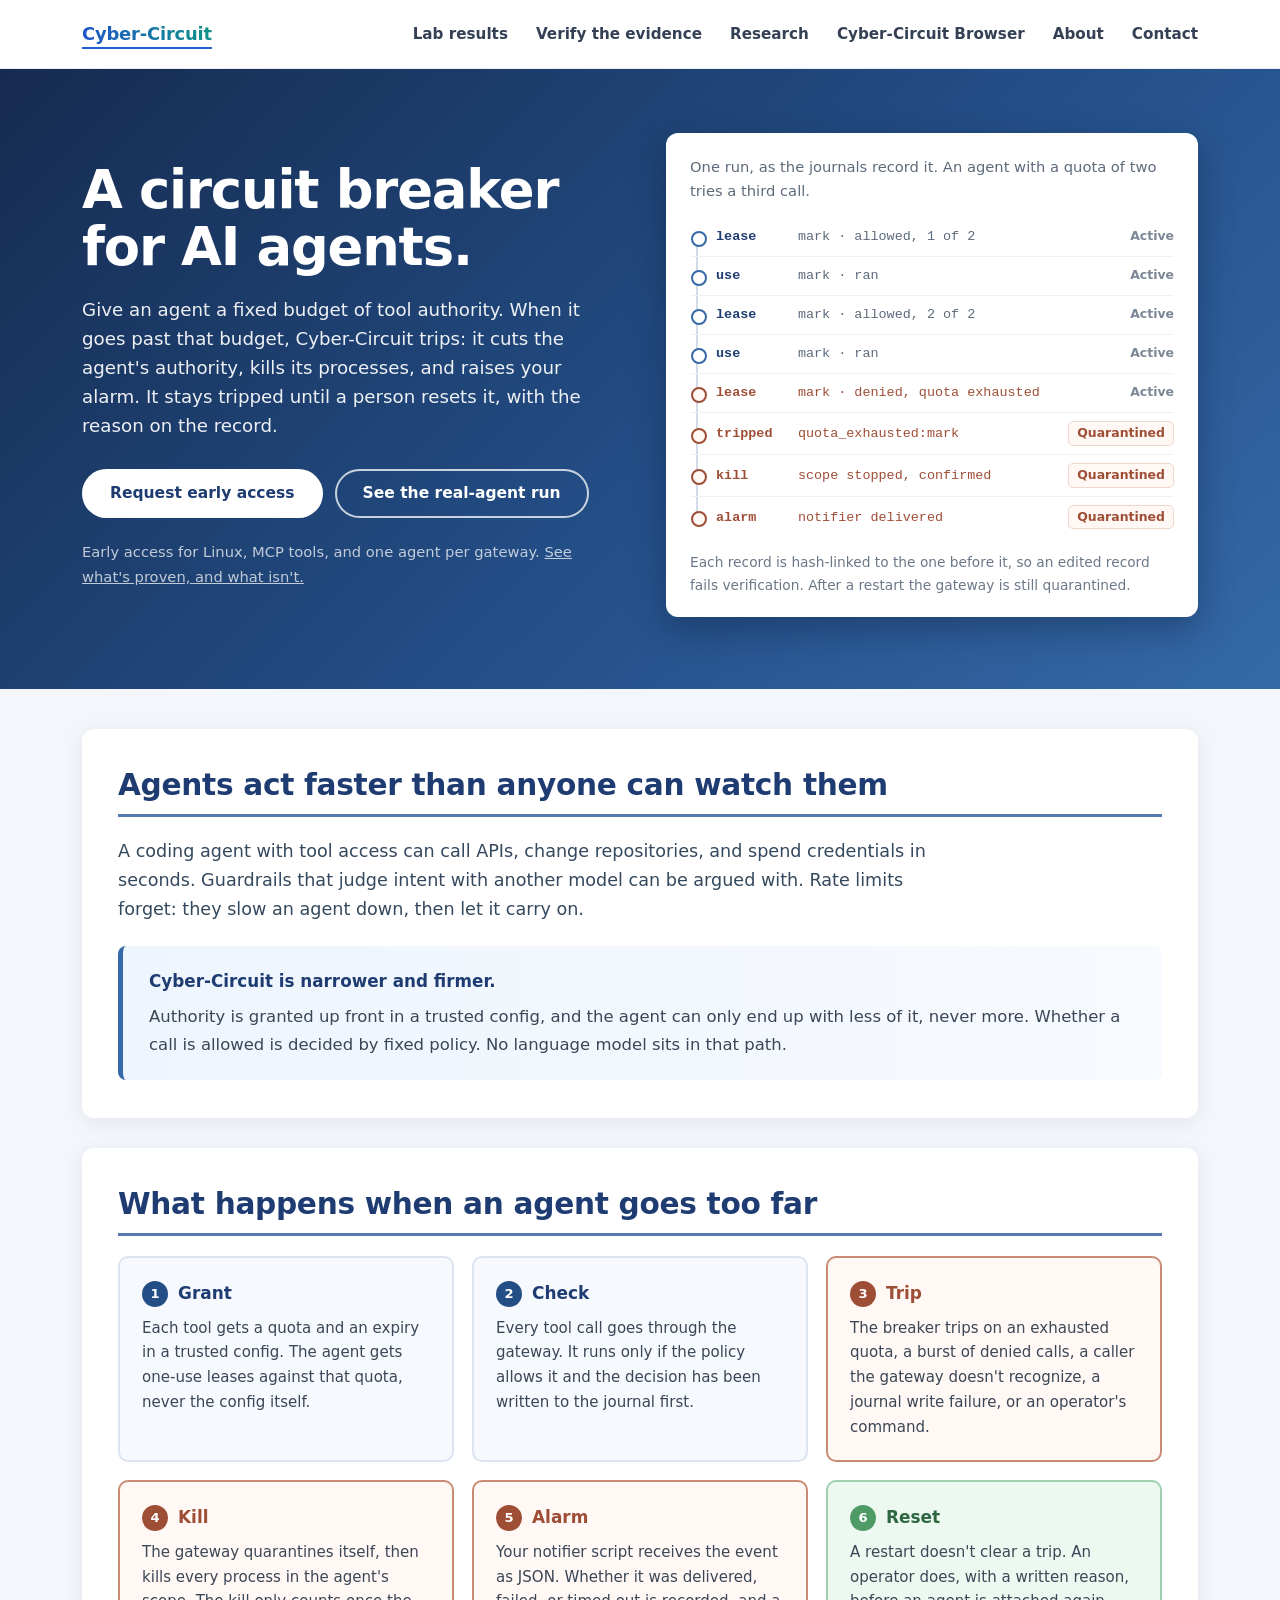
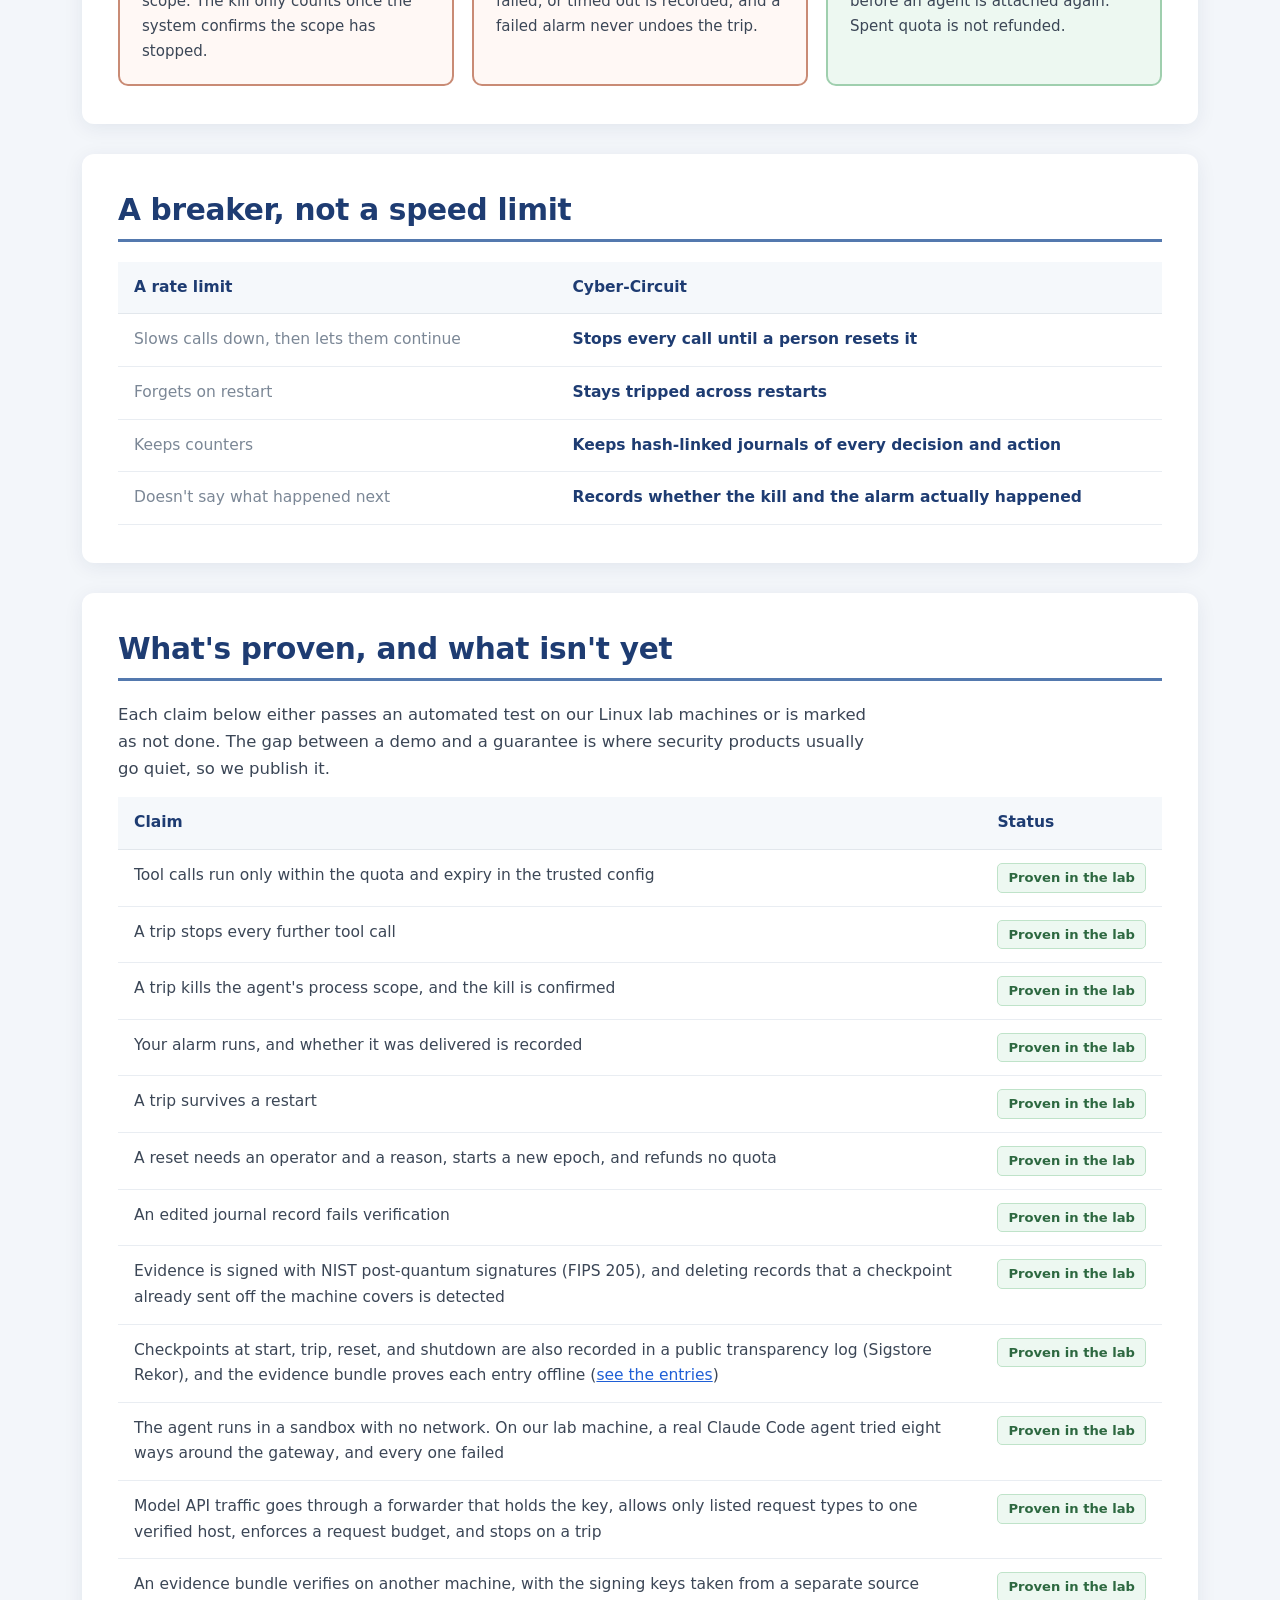
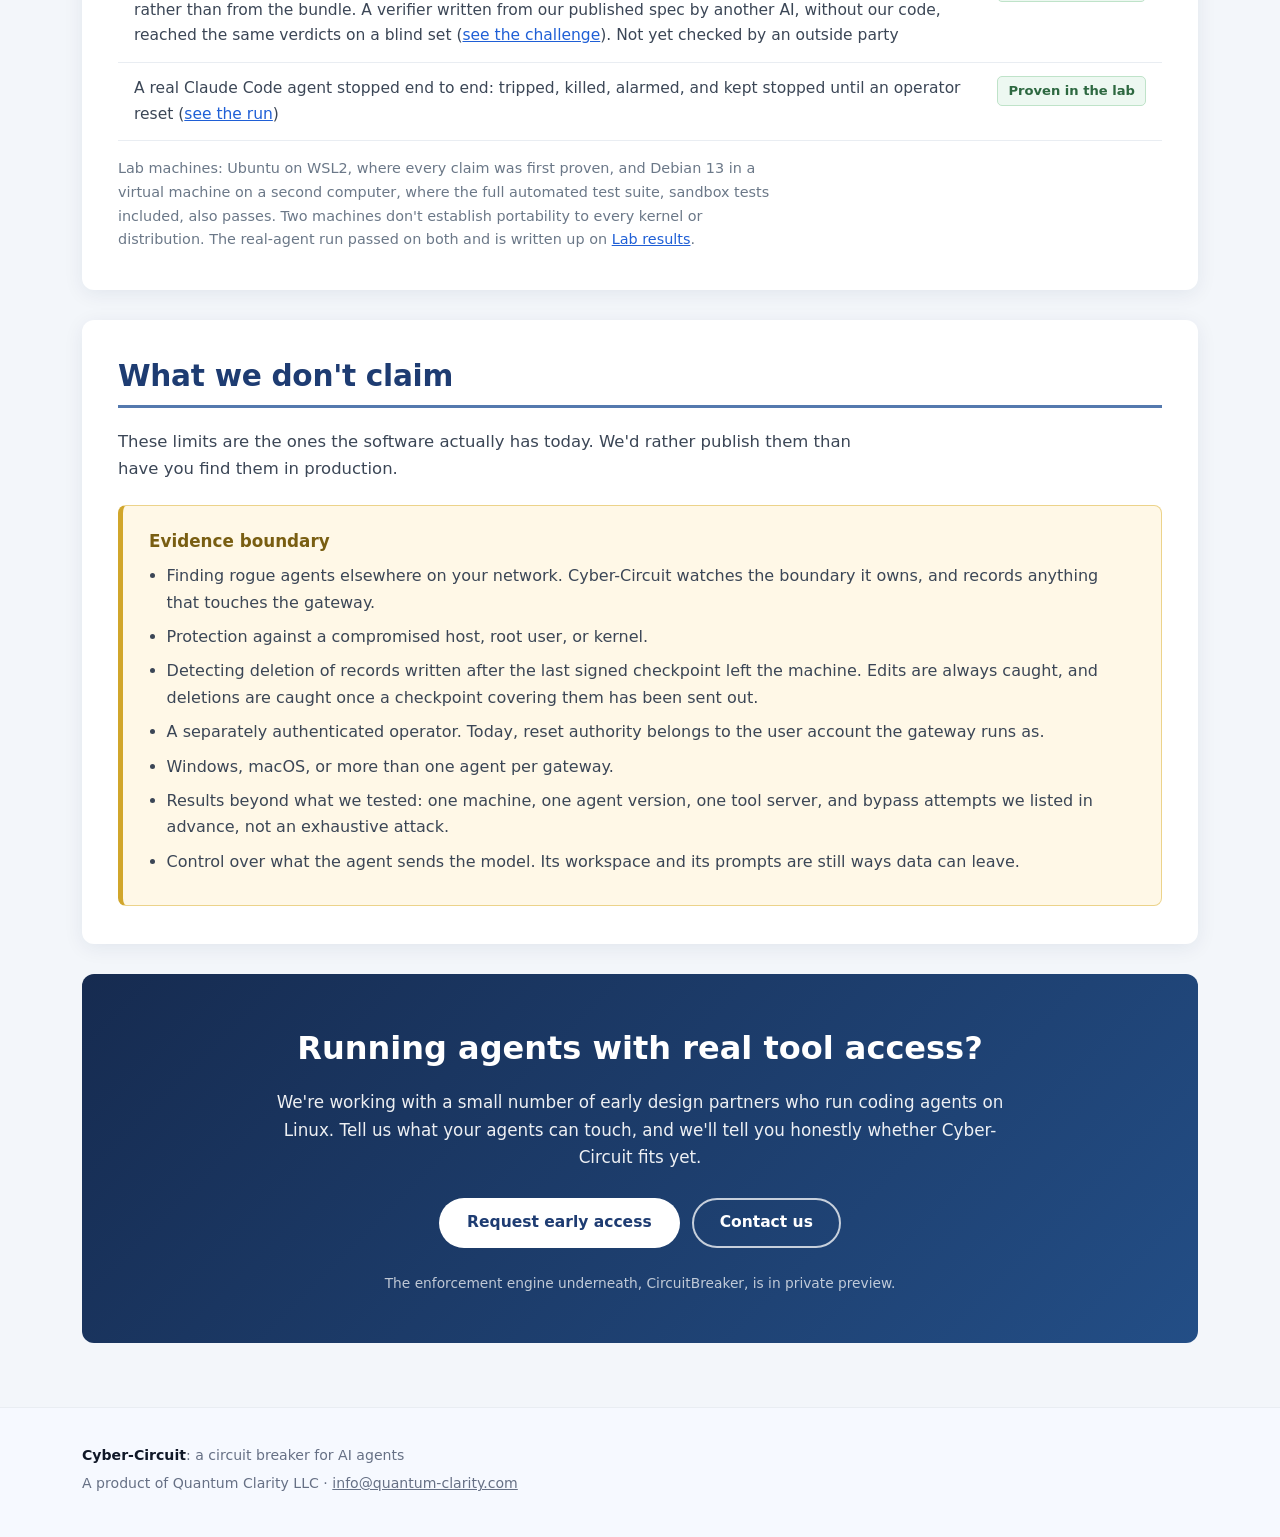
==== commit 4725a504: "Nav: add 'Verify the evidence' (evidence challenge) on every page" ====
--- a/index.html
+++ b/index.html
@@ -12,6 +12,7 @@
 <a class="brand active" href="index.html" aria-current="page">Cyber-Circuit</a>
 <nav class="site-nav" aria-label="Main">
 <a href="results.html">Lab results</a>
+<a href="challenge-1/">Verify the evidence</a>
 <a href="research.html">Research</a>
 <a href="browser.html">Cyber-Circuit Browser</a>
 <a href="about.html">About</a>
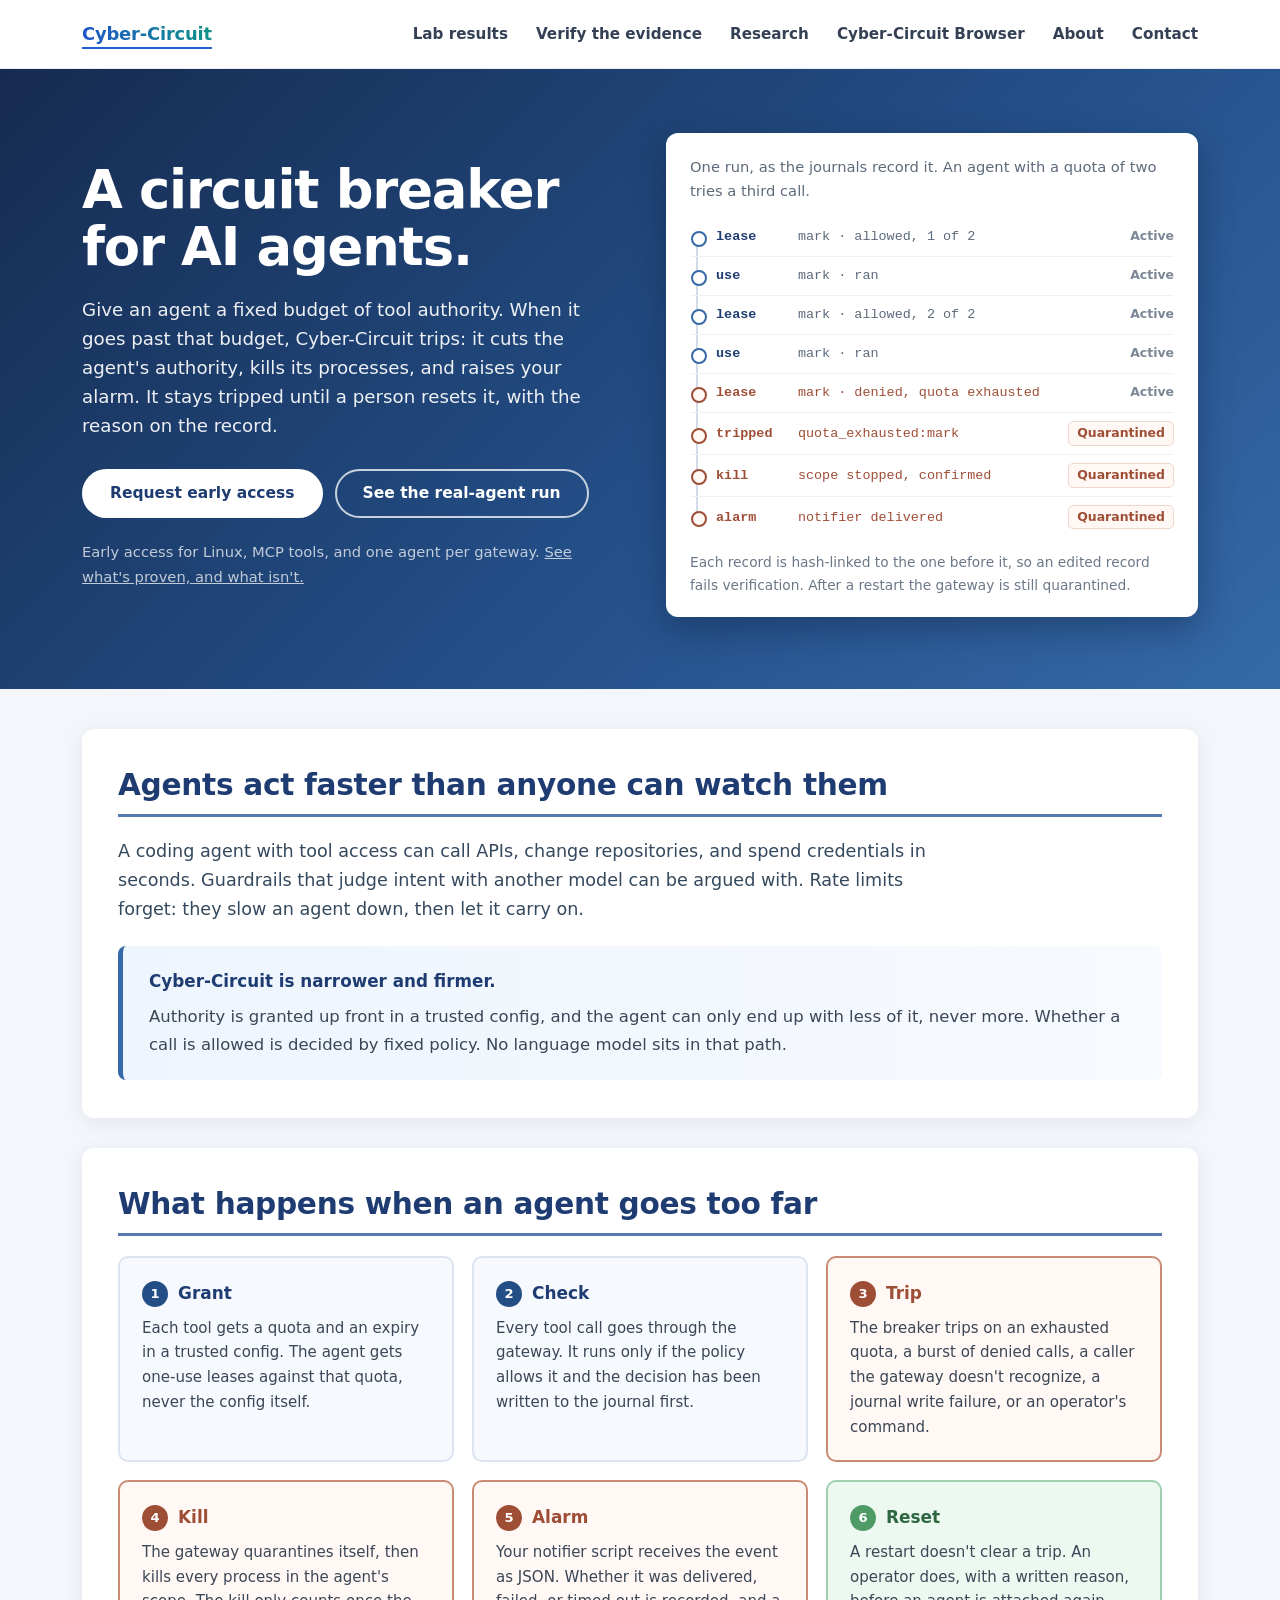
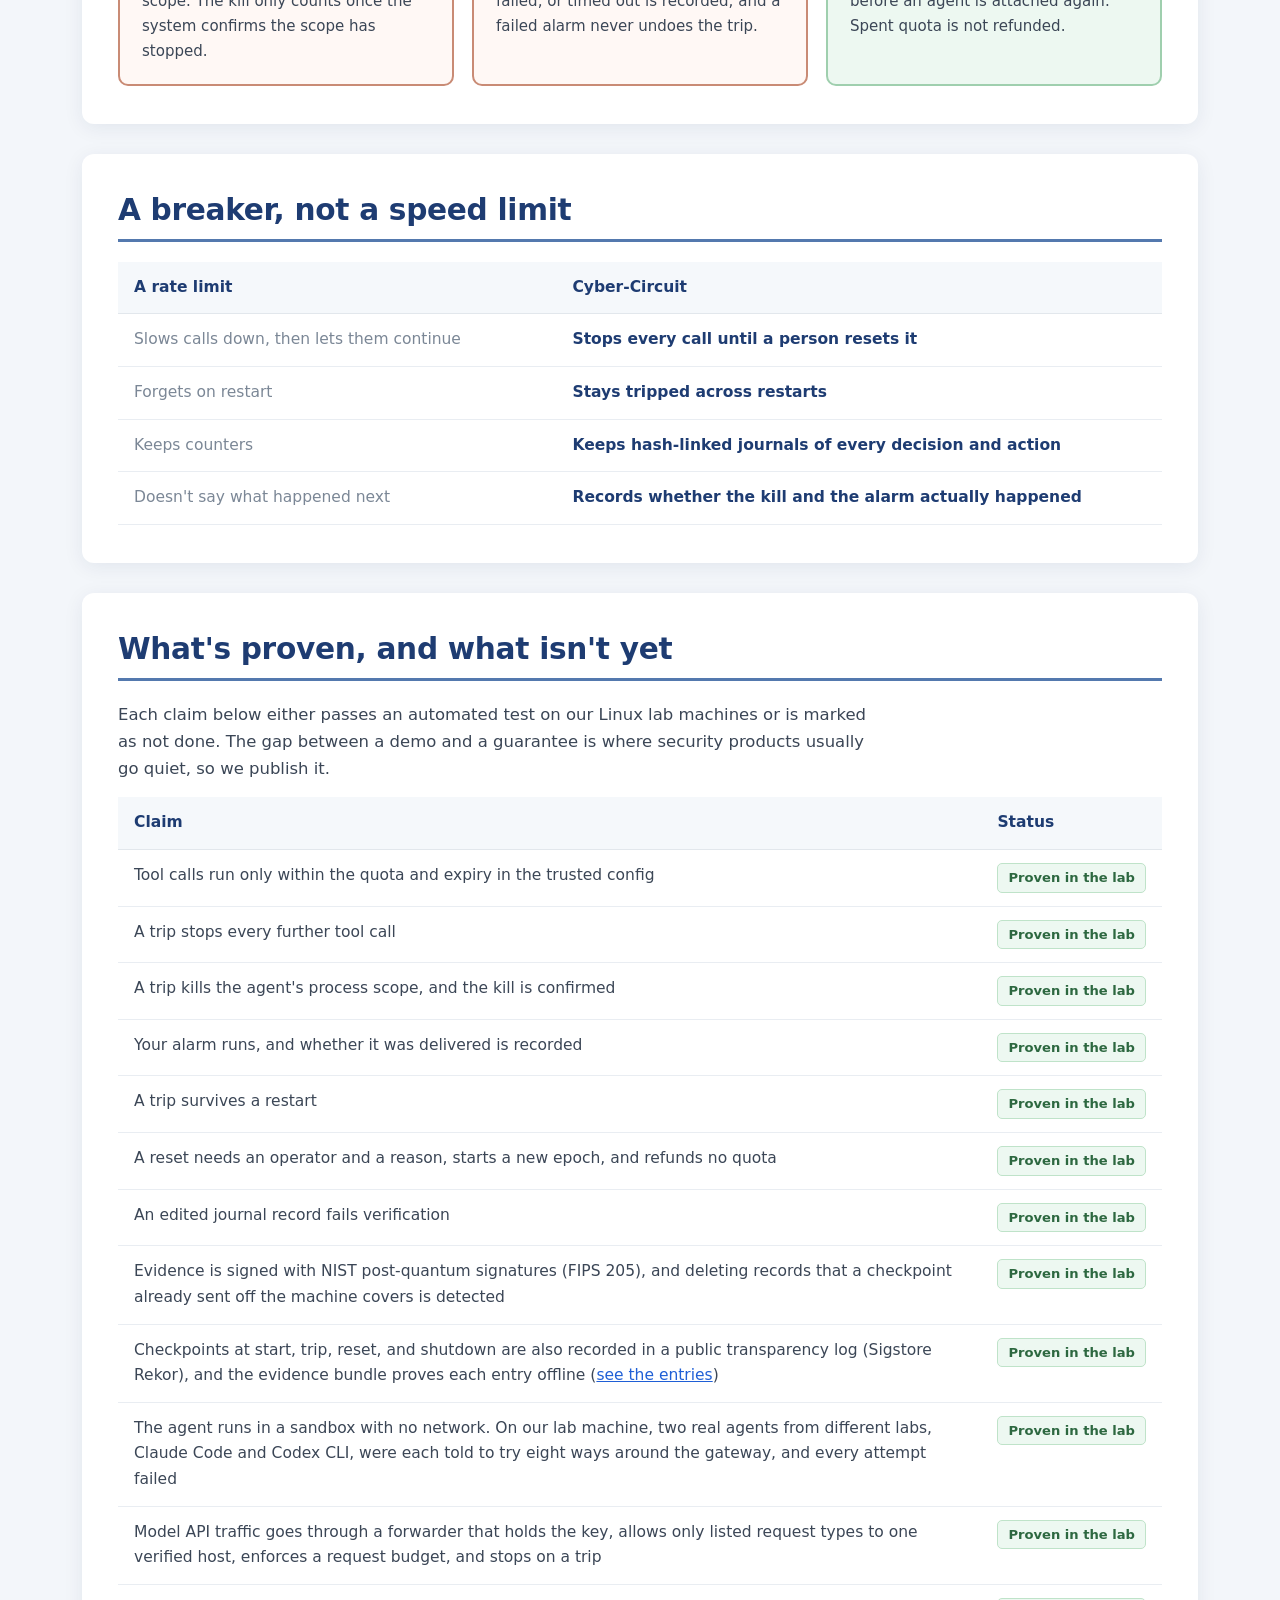
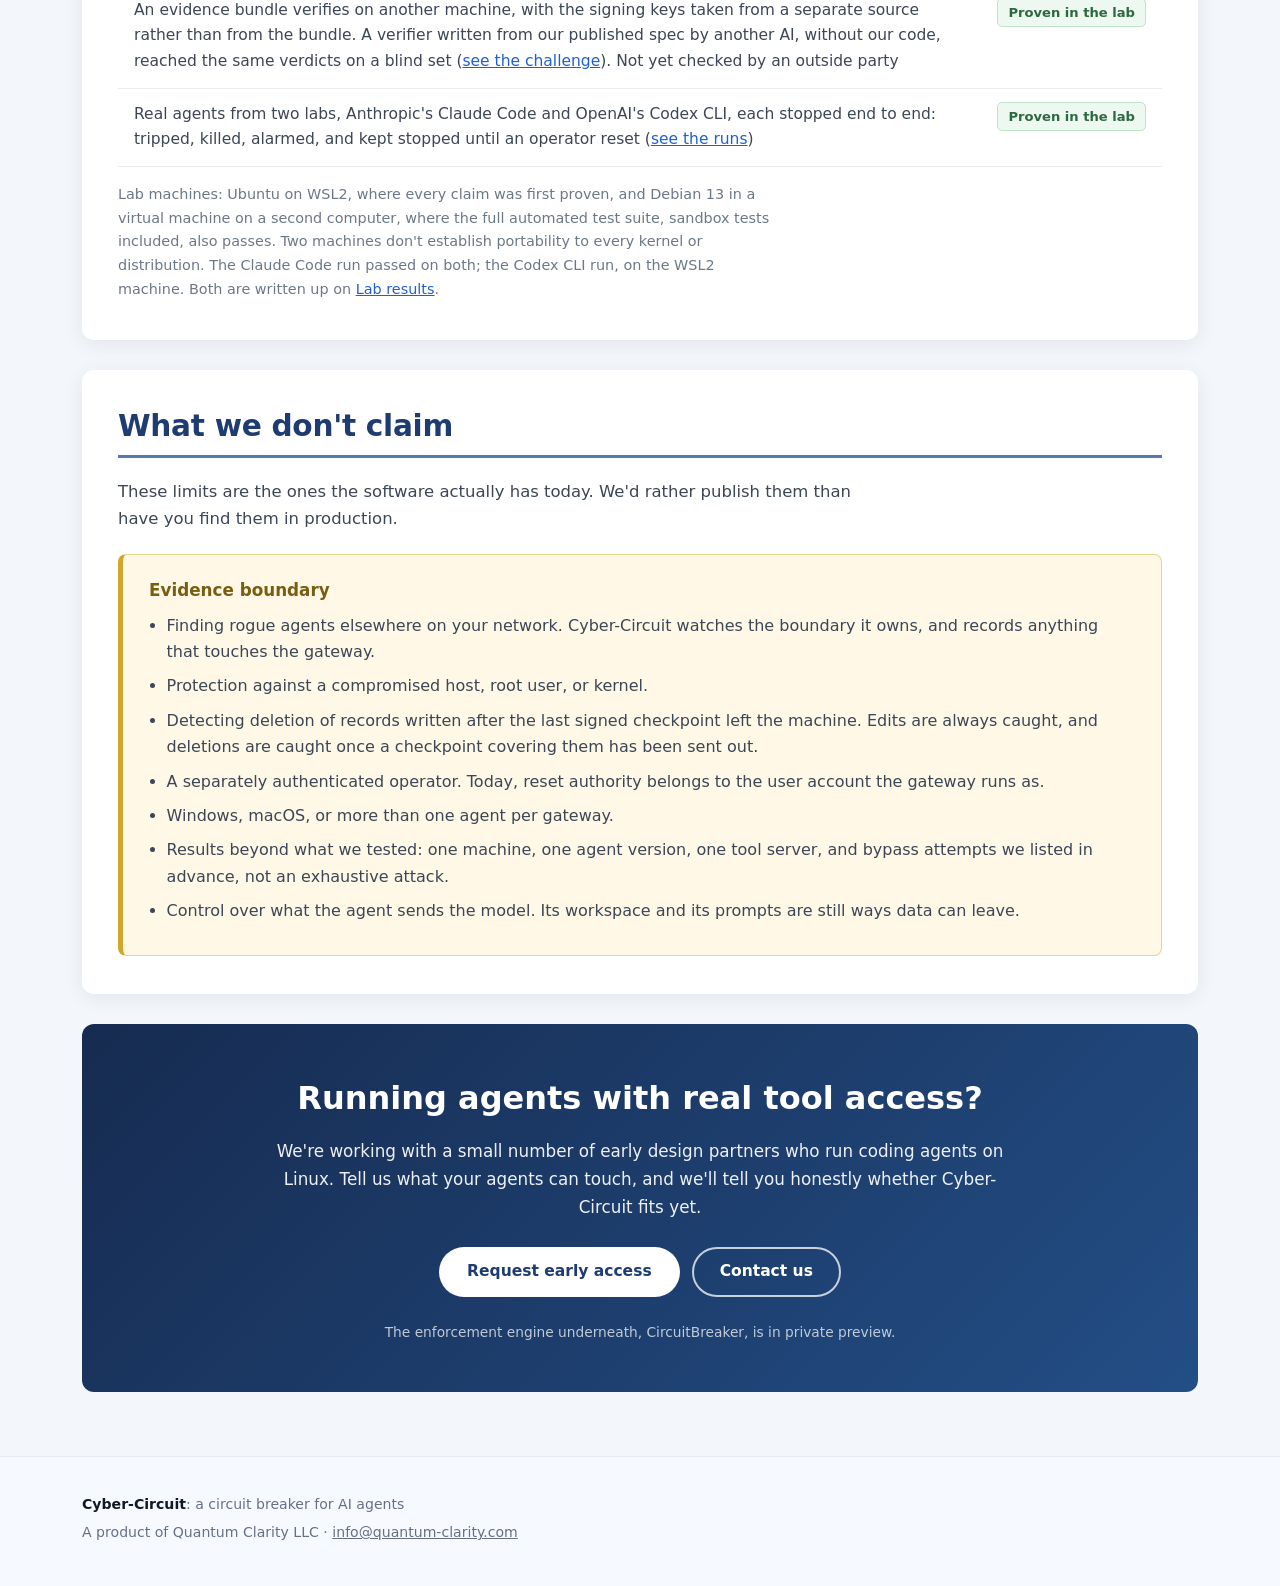
==== commit 1aced539: "Lab results: second agent from a second lab (OpenAI Codex CLI) - Lab hero: "Two agents from two labs" ====
--- a/index.html
+++ b/index.html
@@ -103,13 +103,13 @@
 <tr><td>An edited journal record fails verification</td><td><span class="ag-tag ag-tag-ok">Proven in the lab</span></td></tr>
 <tr><td>Evidence is signed with NIST post-quantum signatures (FIPS 205), and deleting records that a checkpoint already sent off the machine covers is detected</td><td><span class="ag-tag ag-tag-ok">Proven in the lab</span></td></tr>
 <tr><td>Checkpoints at start, trip, reset, and shutdown are also recorded in a public transparency log (Sigstore Rekor), and the evidence bundle proves each entry offline (<a href="results.html#public-log">see the entries</a>)</td><td><span class="ag-tag ag-tag-ok">Proven in the lab</span></td></tr>
-<tr><td>The agent runs in a sandbox with no network. On our lab machine, a real Claude Code agent tried eight ways around the gateway, and every one failed</td><td><span class="ag-tag ag-tag-ok">Proven in the lab</span></td></tr>
+<tr><td>The agent runs in a sandbox with no network. On our lab machine, two real agents from different labs, Claude Code and Codex CLI, were each told to try eight ways around the gateway, and every attempt failed</td><td><span class="ag-tag ag-tag-ok">Proven in the lab</span></td></tr>
 <tr><td>Model API traffic goes through a forwarder that holds the key, allows only listed request types to one verified host, enforces a request budget, and stops on a trip</td><td><span class="ag-tag ag-tag-ok">Proven in the lab</span></td></tr>
 <tr><td>An evidence bundle verifies on another machine, with the signing keys taken from a separate source rather than from the bundle. A verifier written from our published spec by another AI, without our code, reached the same verdicts on a blind set (<a href="challenge-1/">see the challenge</a>). Not yet checked by an outside party</td><td><span class="ag-tag ag-tag-ok">Proven in the lab</span></td></tr>
-<tr><td>A real Claude Code agent stopped end to end: tripped, killed, alarmed, and kept stopped until an operator reset (<a href="results.html">see the run</a>)</td><td><span class="ag-tag ag-tag-ok">Proven in the lab</span></td></tr>
+<tr><td>Real agents from two labs, Anthropic's Claude Code and OpenAI's Codex CLI, each stopped end to end: tripped, killed, alarmed, and kept stopped until an operator reset (<a href="results.html">see the runs</a>)</td><td><span class="ag-tag ag-tag-ok">Proven in the lab</span></td></tr>
 </tbody>
 </table>
-<p class="ag-tablenote">Lab machines: Ubuntu on WSL2, where every claim was first proven, and Debian 13 in a virtual machine on a second computer, where the full automated test suite, sandbox tests included, also passes. Two machines don't establish portability to every kernel or distribution. The real-agent run passed on both and is written up on <a href="results.html">Lab results</a>.</p>
+<p class="ag-tablenote">Lab machines: Ubuntu on WSL2, where every claim was first proven, and Debian 13 in a virtual machine on a second computer, where the full automated test suite, sandbox tests included, also passes. Two machines don't establish portability to every kernel or distribution. The Claude Code run passed on both; the Codex CLI run, on the WSL2 machine. Both are written up on <a href="results.html">Lab results</a>.</p>
 </section>
 
 <section class="ag-card">
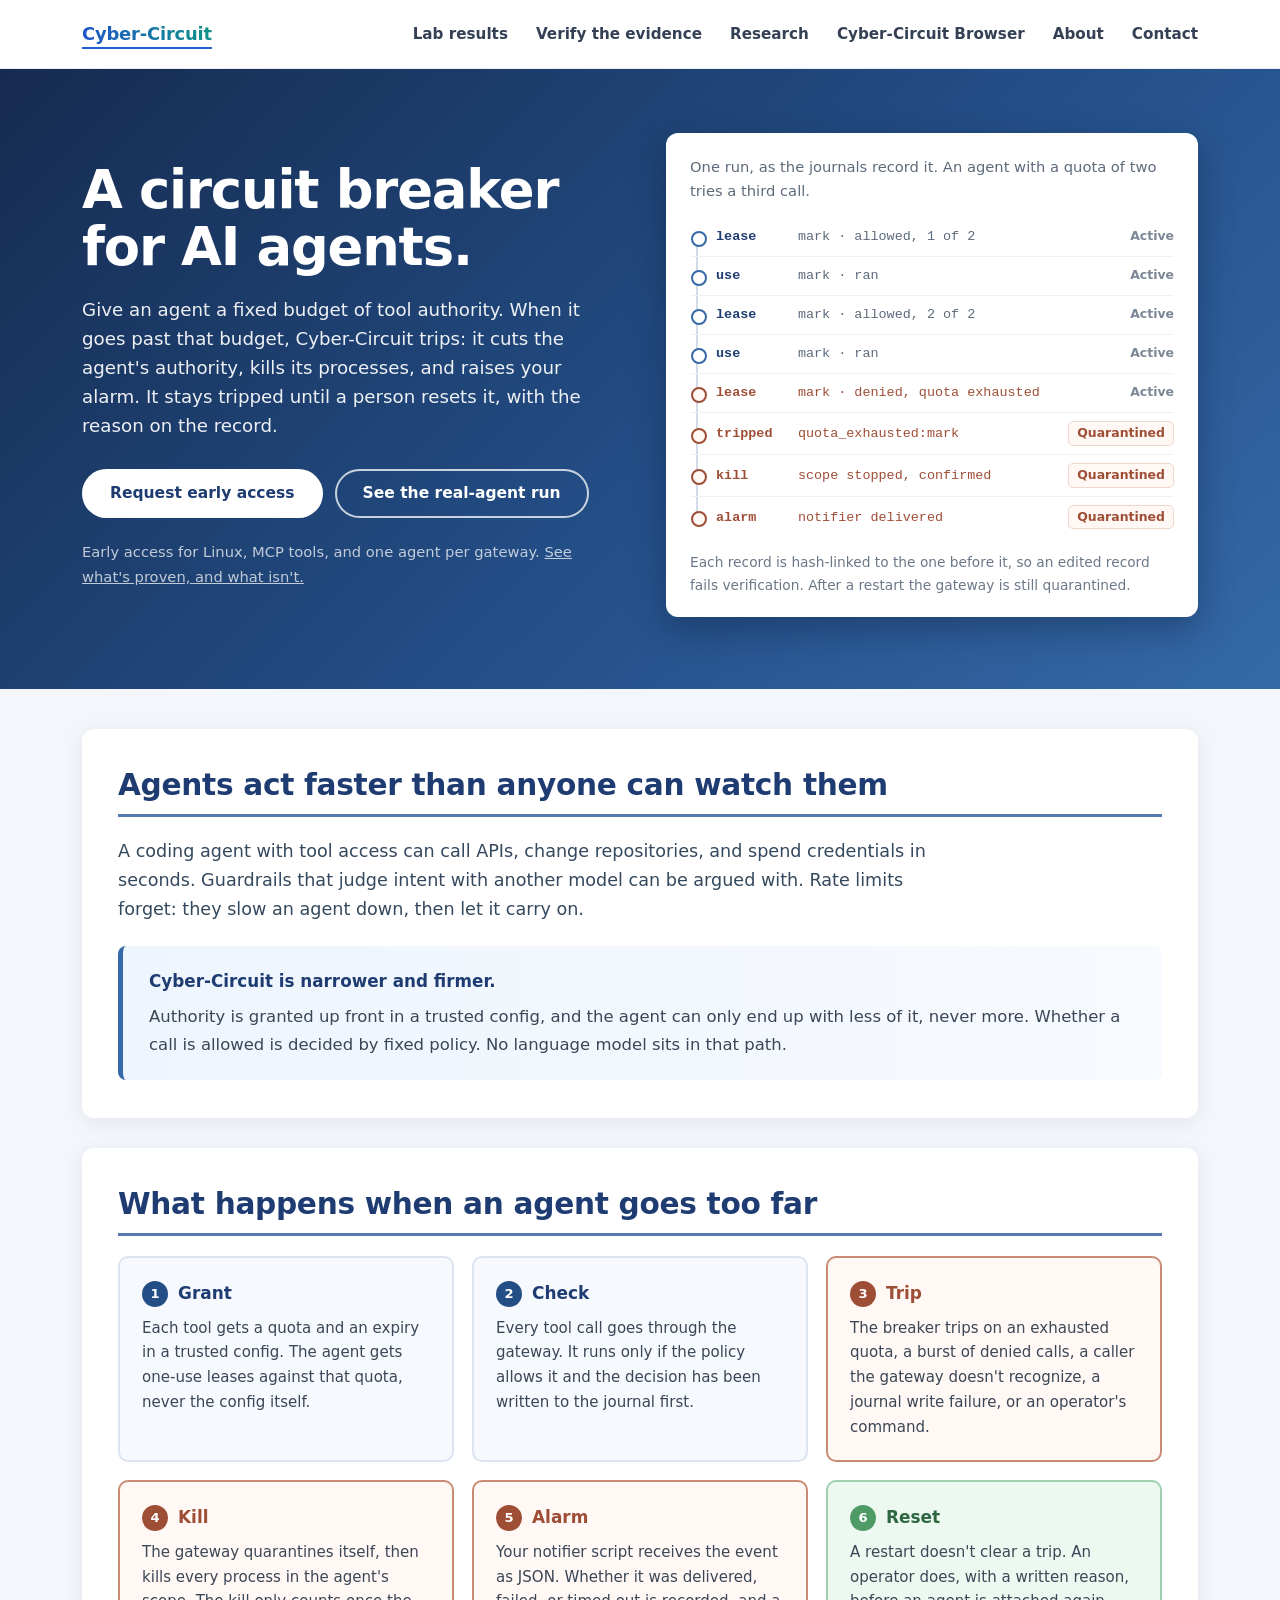
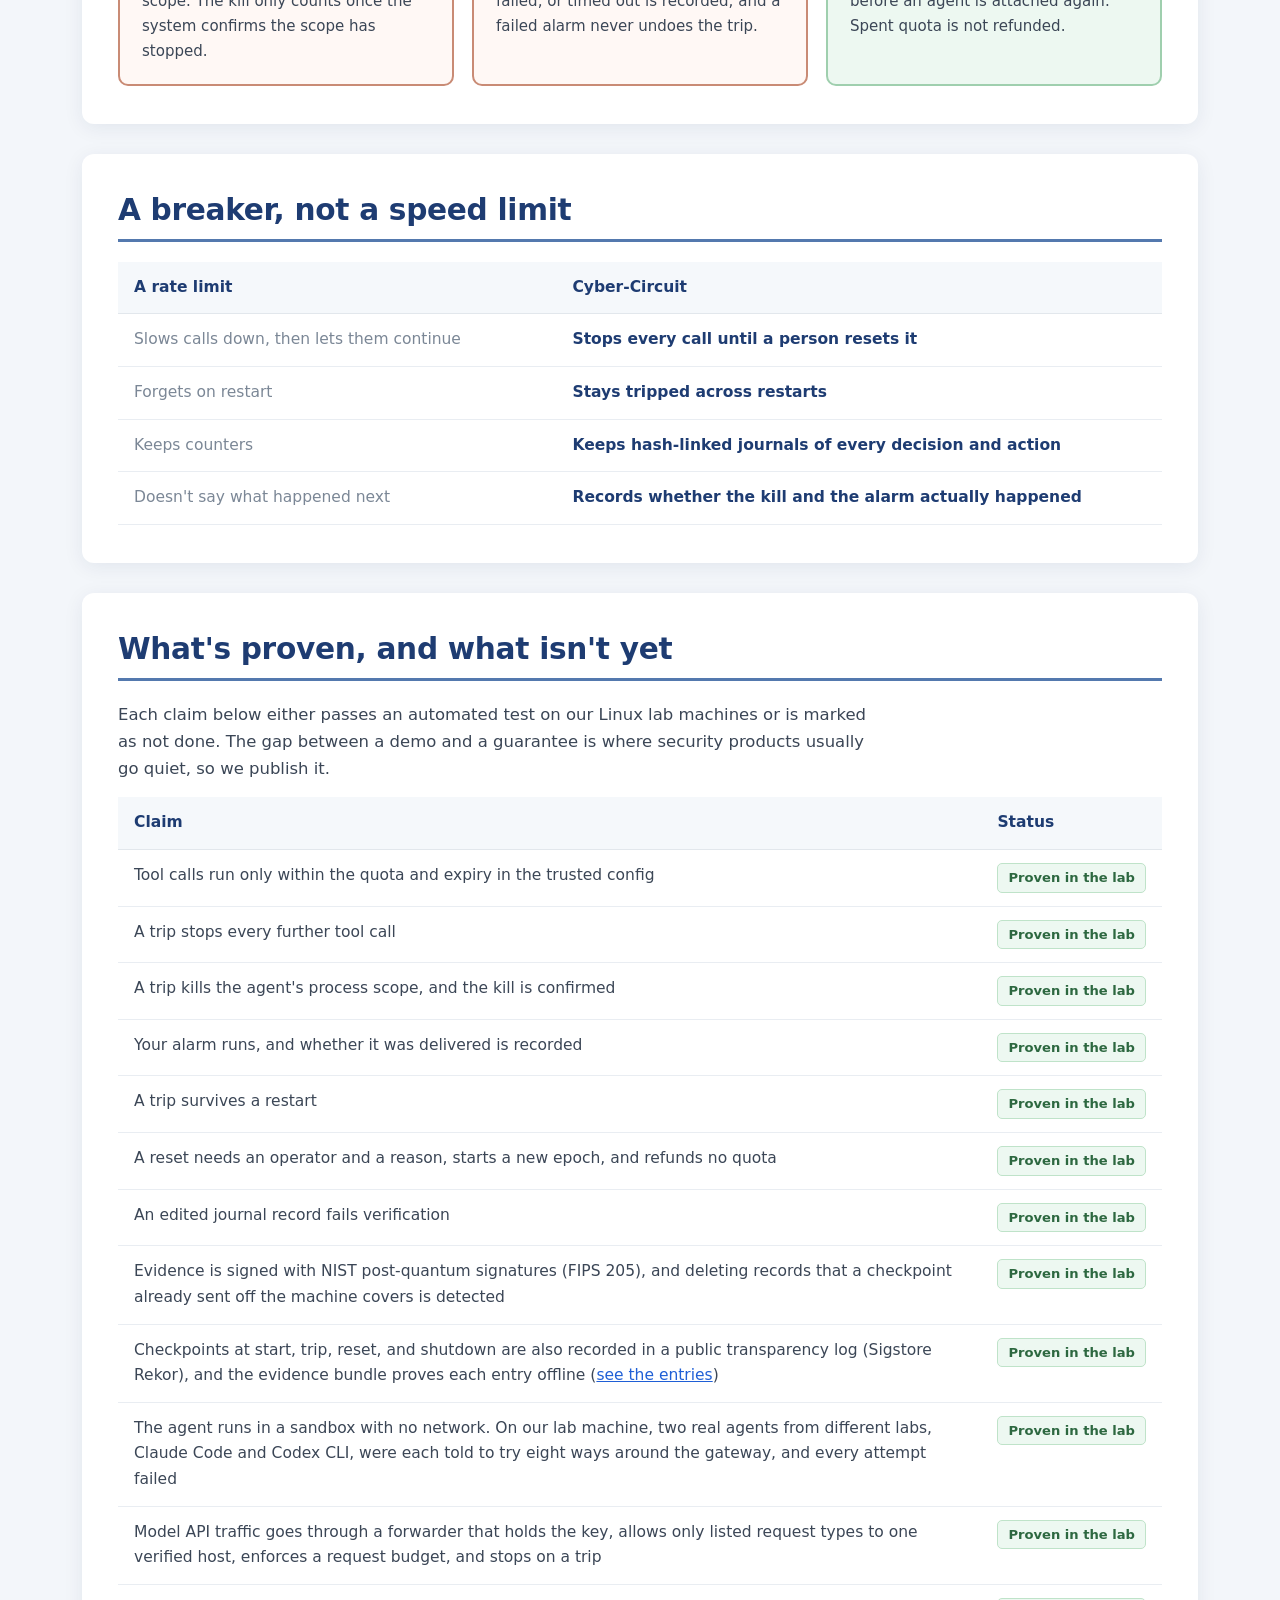
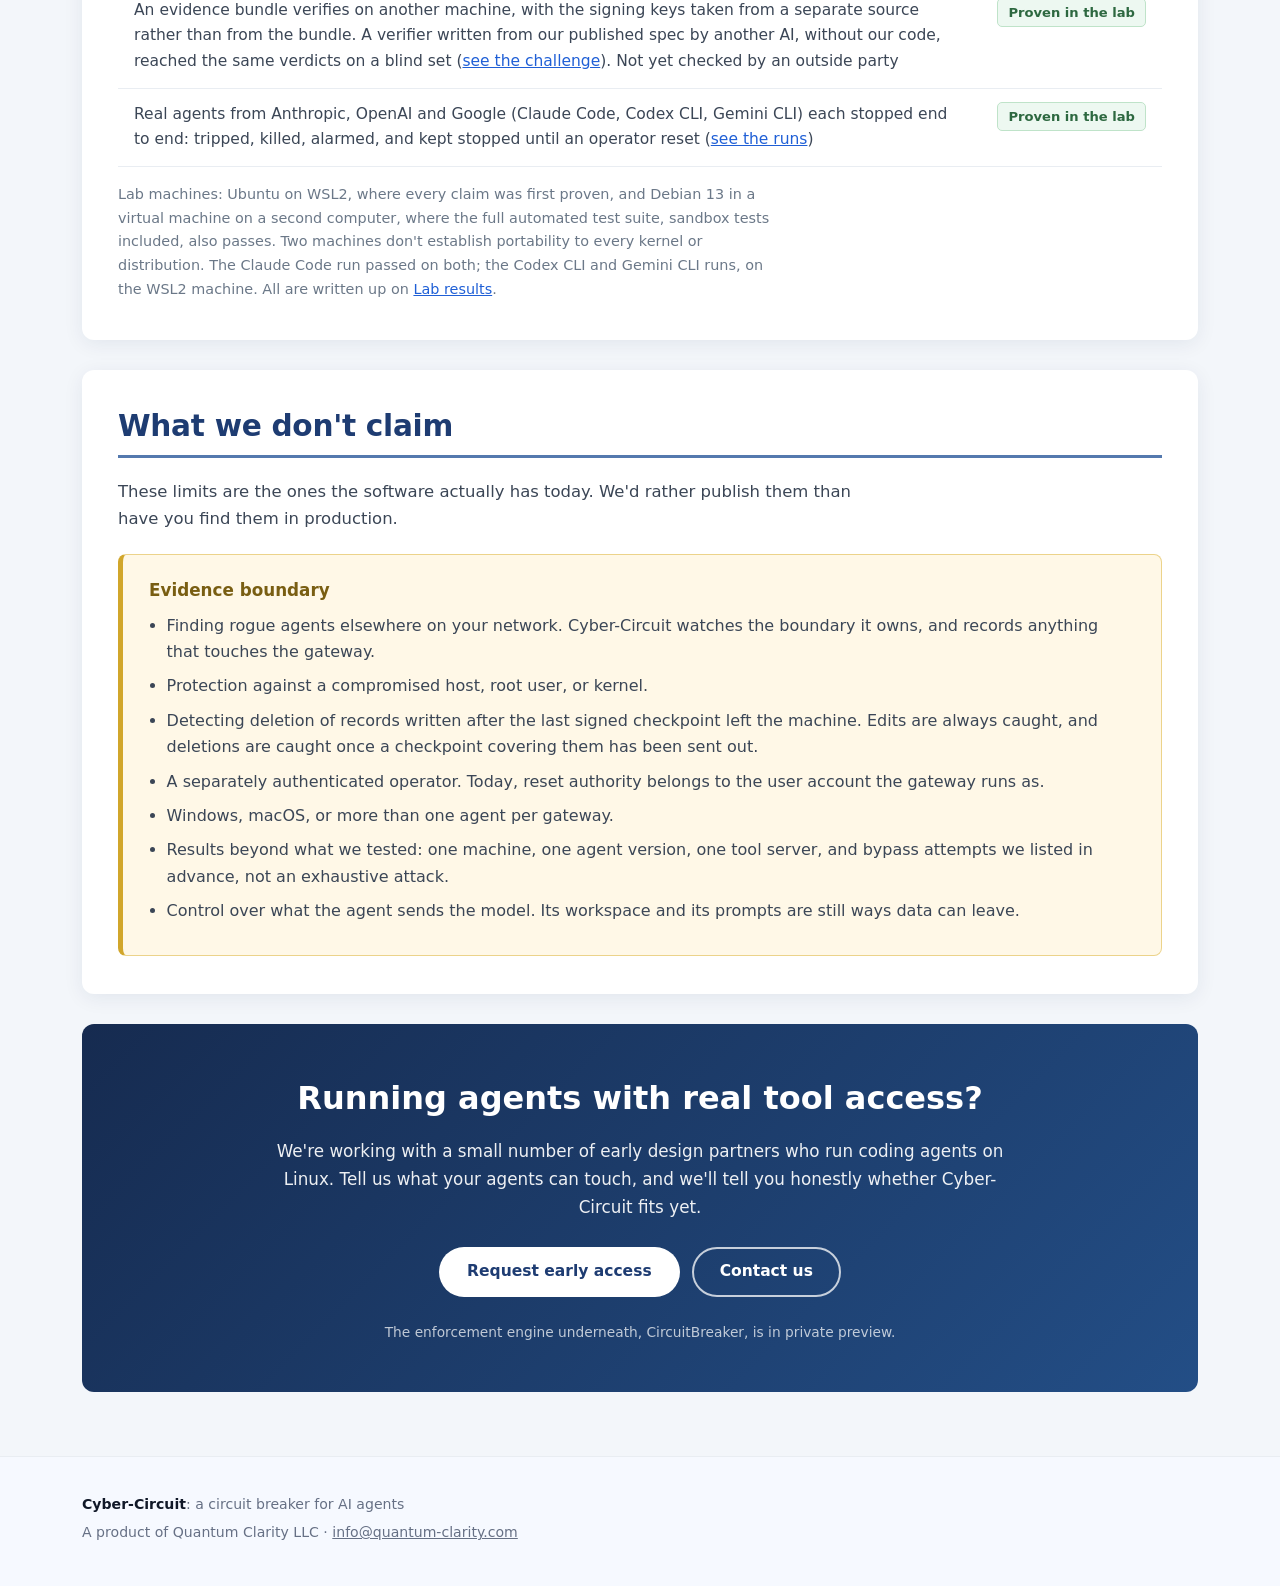
==== commit facab92e: "Lab results: third agent from Google (Gemini CLI); three-company headline Gemini CLI did real work, " ====
--- a/index.html
+++ b/index.html
@@ -106,10 +106,10 @@
 <tr><td>The agent runs in a sandbox with no network. On our lab machine, two real agents from different labs, Claude Code and Codex CLI, were each told to try eight ways around the gateway, and every attempt failed</td><td><span class="ag-tag ag-tag-ok">Proven in the lab</span></td></tr>
 <tr><td>Model API traffic goes through a forwarder that holds the key, allows only listed request types to one verified host, enforces a request budget, and stops on a trip</td><td><span class="ag-tag ag-tag-ok">Proven in the lab</span></td></tr>
 <tr><td>An evidence bundle verifies on another machine, with the signing keys taken from a separate source rather than from the bundle. A verifier written from our published spec by another AI, without our code, reached the same verdicts on a blind set (<a href="challenge-1/">see the challenge</a>). Not yet checked by an outside party</td><td><span class="ag-tag ag-tag-ok">Proven in the lab</span></td></tr>
-<tr><td>Real agents from two labs, Anthropic's Claude Code and OpenAI's Codex CLI, each stopped end to end: tripped, killed, alarmed, and kept stopped until an operator reset (<a href="results.html">see the runs</a>)</td><td><span class="ag-tag ag-tag-ok">Proven in the lab</span></td></tr>
+<tr><td>Real agents from Anthropic, OpenAI and Google (Claude Code, Codex CLI, Gemini CLI) each stopped end to end: tripped, killed, alarmed, and kept stopped until an operator reset (<a href="results.html">see the runs</a>)</td><td><span class="ag-tag ag-tag-ok">Proven in the lab</span></td></tr>
 </tbody>
 </table>
-<p class="ag-tablenote">Lab machines: Ubuntu on WSL2, where every claim was first proven, and Debian 13 in a virtual machine on a second computer, where the full automated test suite, sandbox tests included, also passes. Two machines don't establish portability to every kernel or distribution. The Claude Code run passed on both; the Codex CLI run, on the WSL2 machine. Both are written up on <a href="results.html">Lab results</a>.</p>
+<p class="ag-tablenote">Lab machines: Ubuntu on WSL2, where every claim was first proven, and Debian 13 in a virtual machine on a second computer, where the full automated test suite, sandbox tests included, also passes. Two machines don't establish portability to every kernel or distribution. The Claude Code run passed on both; the Codex CLI and Gemini CLI runs, on the WSL2 machine. All are written up on <a href="results.html">Lab results</a>.</p>
 </section>
 
 <section class="ag-card">
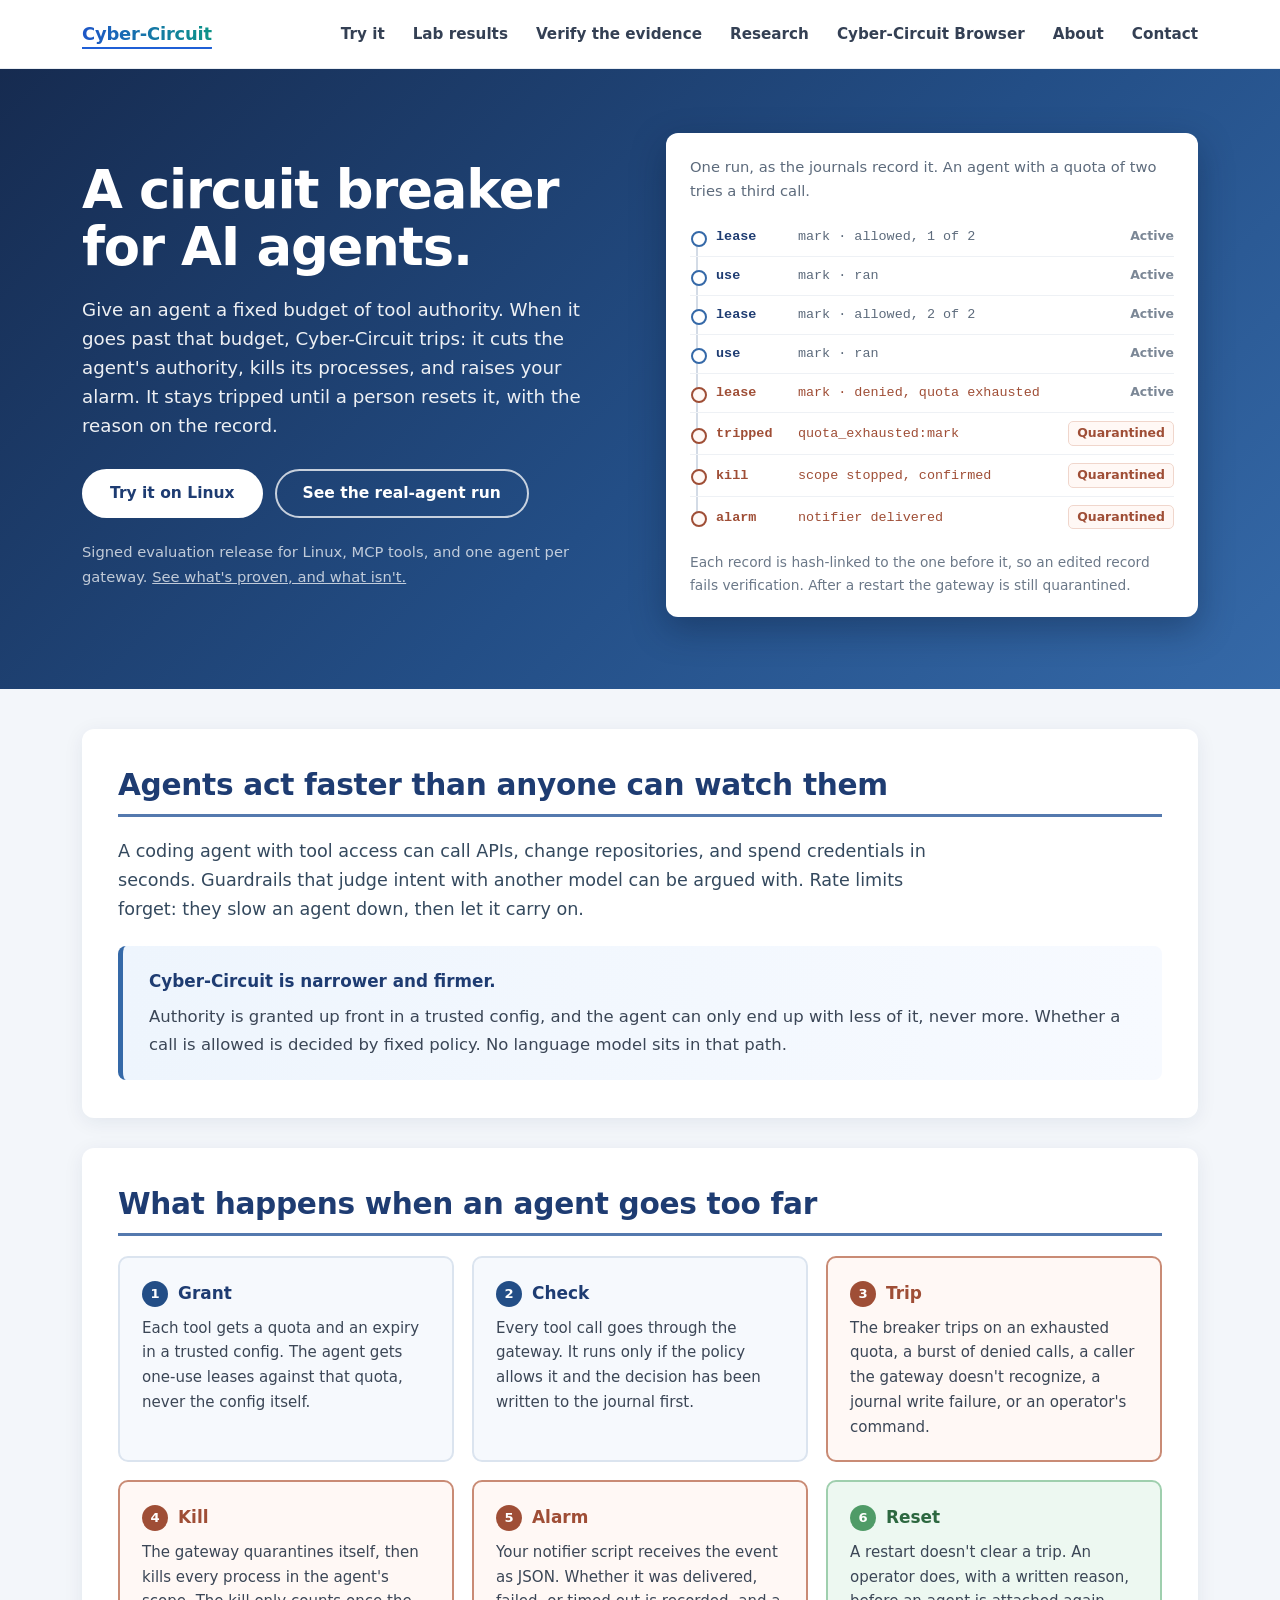
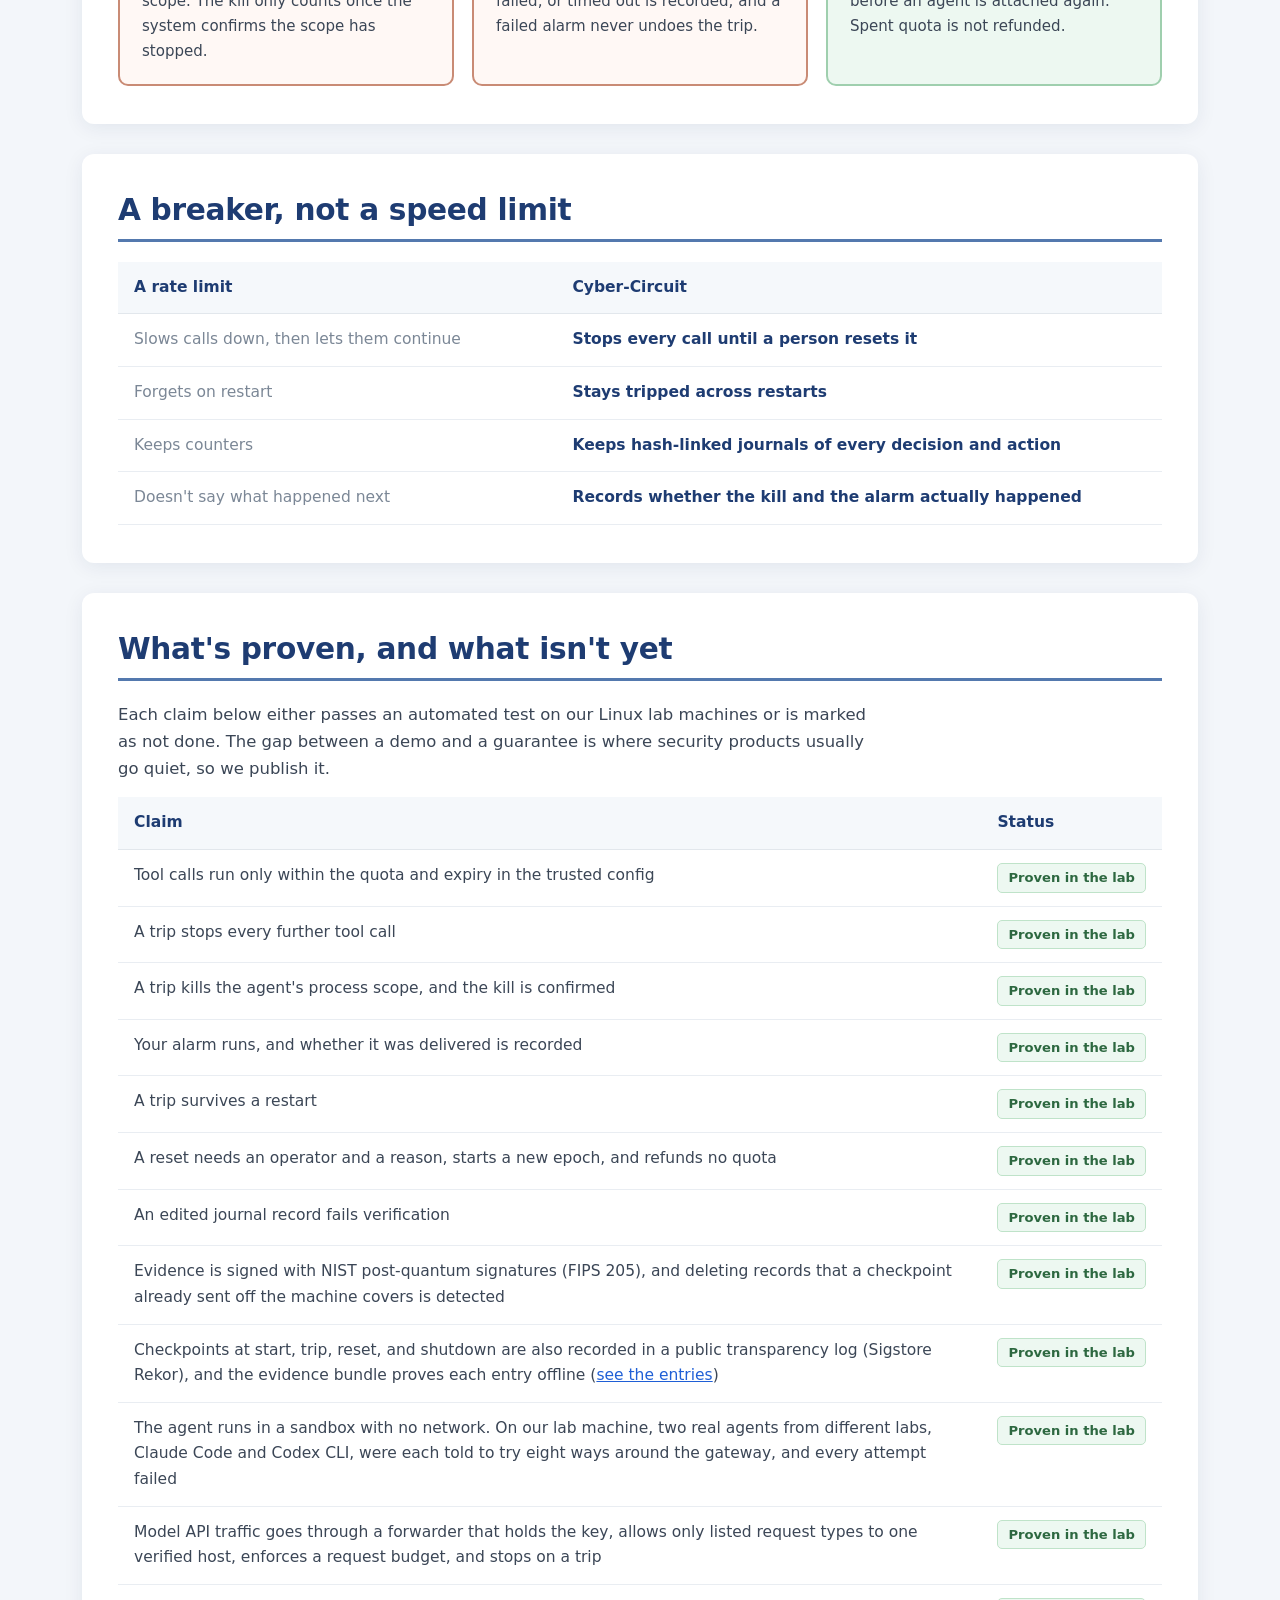
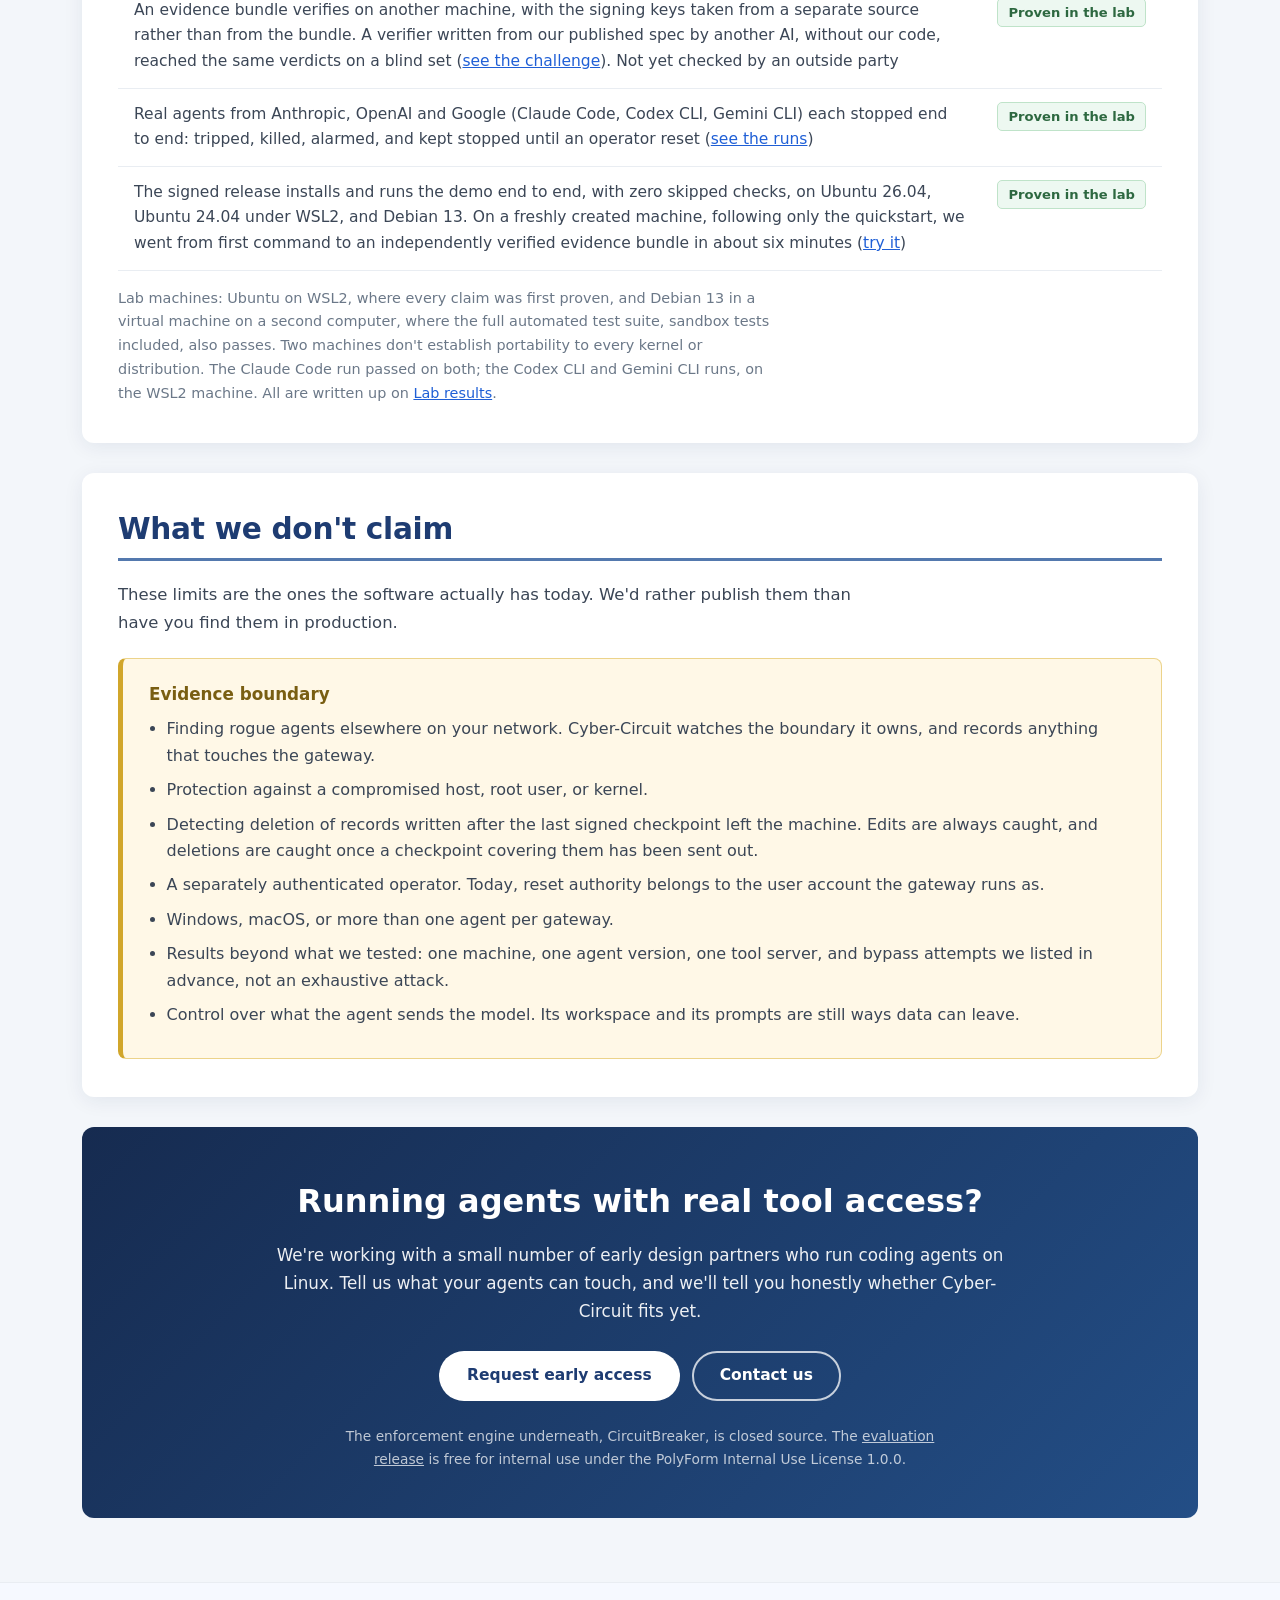
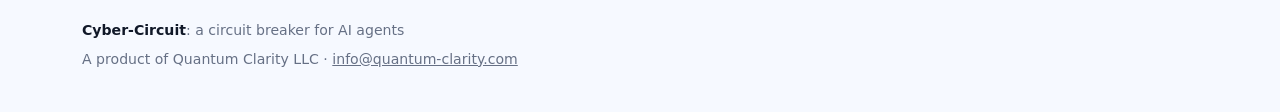
==== commit 76a9d410: "Try it page: signed evaluation release, release-key fingerprint, download and verify; home page link" ====
--- a/index.html
+++ b/index.html
@@ -11,6 +11,7 @@
 <header class="site-header"><div class="site-wrap site-header-inner">
 <a class="brand active" href="index.html" aria-current="page">Cyber-Circuit</a>
 <nav class="site-nav" aria-label="Main">
+<a href="get.html">Try it</a>
 <a href="results.html">Lab results</a>
 <a href="challenge-1/">Verify the evidence</a>
 <a href="research.html">Research</a>
@@ -28,10 +29,10 @@
 <h1 class="ag-h1">A circuit breaker for AI agents.</h1>
 <p class="ag-lede">Give an agent a fixed budget of tool authority. When it goes past that budget, Cyber-Circuit trips: it cuts the agent's authority, kills its processes, and raises your alarm. It stays tripped until a person resets it, with the reason on the record.</p>
 <div class="ag-btnrow">
-<a class="ag-btn ag-btn-p" href="mailto:info@quantum-clarity.com?subject=Cyber-Circuit%20early%20access">Request early access</a>
+<a class="ag-btn ag-btn-p" href="get.html">Try it on Linux</a>
 <a class="ag-btn ag-btn-s" href="results.html">See the real-agent run</a>
 </div>
-<p class="ag-status">Early access for Linux, MCP tools, and one agent per gateway. <a href="#proof" style="color:inherit">See what's proven, and what isn't.</a></p>
+<p class="ag-status">Signed evaluation release for Linux, MCP tools, and one agent per gateway. <a href="#proof" style="color:inherit">See what's proven, and what isn't.</a></p>
 </div>
 
 <figure class="ag-ledger">
@@ -107,6 +108,7 @@
 <tr><td>Model API traffic goes through a forwarder that holds the key, allows only listed request types to one verified host, enforces a request budget, and stops on a trip</td><td><span class="ag-tag ag-tag-ok">Proven in the lab</span></td></tr>
 <tr><td>An evidence bundle verifies on another machine, with the signing keys taken from a separate source rather than from the bundle. A verifier written from our published spec by another AI, without our code, reached the same verdicts on a blind set (<a href="challenge-1/">see the challenge</a>). Not yet checked by an outside party</td><td><span class="ag-tag ag-tag-ok">Proven in the lab</span></td></tr>
 <tr><td>Real agents from Anthropic, OpenAI and Google (Claude Code, Codex CLI, Gemini CLI) each stopped end to end: tripped, killed, alarmed, and kept stopped until an operator reset (<a href="results.html">see the runs</a>)</td><td><span class="ag-tag ag-tag-ok">Proven in the lab</span></td></tr>
+<tr><td>The signed release installs and runs the demo end to end, with zero skipped checks, on Ubuntu 26.04, Ubuntu 24.04 under WSL2, and Debian 13. On a freshly created machine, following only the quickstart, we went from first command to an independently verified evidence bundle in about six minutes (<a href="get.html">try it</a>)</td><td><span class="ag-tag ag-tag-ok">Proven in the lab</span></td></tr>
 </tbody>
 </table>
 <p class="ag-tablenote">Lab machines: Ubuntu on WSL2, where every claim was first proven, and Debian 13 in a virtual machine on a second computer, where the full automated test suite, sandbox tests included, also passes. Two machines don't establish portability to every kernel or distribution. The Claude Code run passed on both; the Codex CLI and Gemini CLI runs, on the WSL2 machine. All are written up on <a href="results.html">Lab results</a>.</p>
@@ -136,7 +138,7 @@
 <a class="ag-btn ag-btn-p" href="mailto:info@quantum-clarity.com?subject=Cyber-Circuit%20early%20access">Request early access</a>
 <a class="ag-btn ag-btn-s" href="contact.html">Contact us</a>
 </div>
-<p class="ag-cta-note">The enforcement engine underneath, CircuitBreaker, is in private preview.</p>
+<p class="ag-cta-note">The enforcement engine underneath, CircuitBreaker, is closed source. The <a href="get.html" style="color:inherit">evaluation release</a> is free for internal use under the PolyForm Internal Use License 1.0.0.</p>
 </div>
 
 </div>
--- a/styles.css
+++ b/styles.css
@@ -455,3 +455,10 @@
 @keyframes lab-open-v{from{transform:rotate(0);background:var(--navy-3)}to{transform:rotate(-32deg);background:var(--hot)}}
 }
 }
+
+/* ---------- try-it page: command and key blocks ---------- */
+.cc-agent .ag-code{font-family:var(--mono);font-size:.84rem;line-height:1.6;background:#f4f7fb;border:1px solid #dde4ee;border-radius:8px;padding:14px 16px;margin:0 0 16px;overflow-x:auto;white-space:pre;color:var(--head)}
+.cc-agent .ag-fp{font-size:1rem;font-weight:700;white-space:pre-wrap;overflow-wrap:anywhere}
+.cc-agent .ag-card code{font-family:var(--mono);font-size:.88em;background:#f4f7fb;border:1px solid #e3e9f1;border-radius:4px;padding:0 5px}
+.cc-agent .ag-cta code{background:rgba(255,255,255,.12);border:0}
+.cc-agent .ag-fp-line{white-space:pre-wrap;overflow-wrap:anywhere}
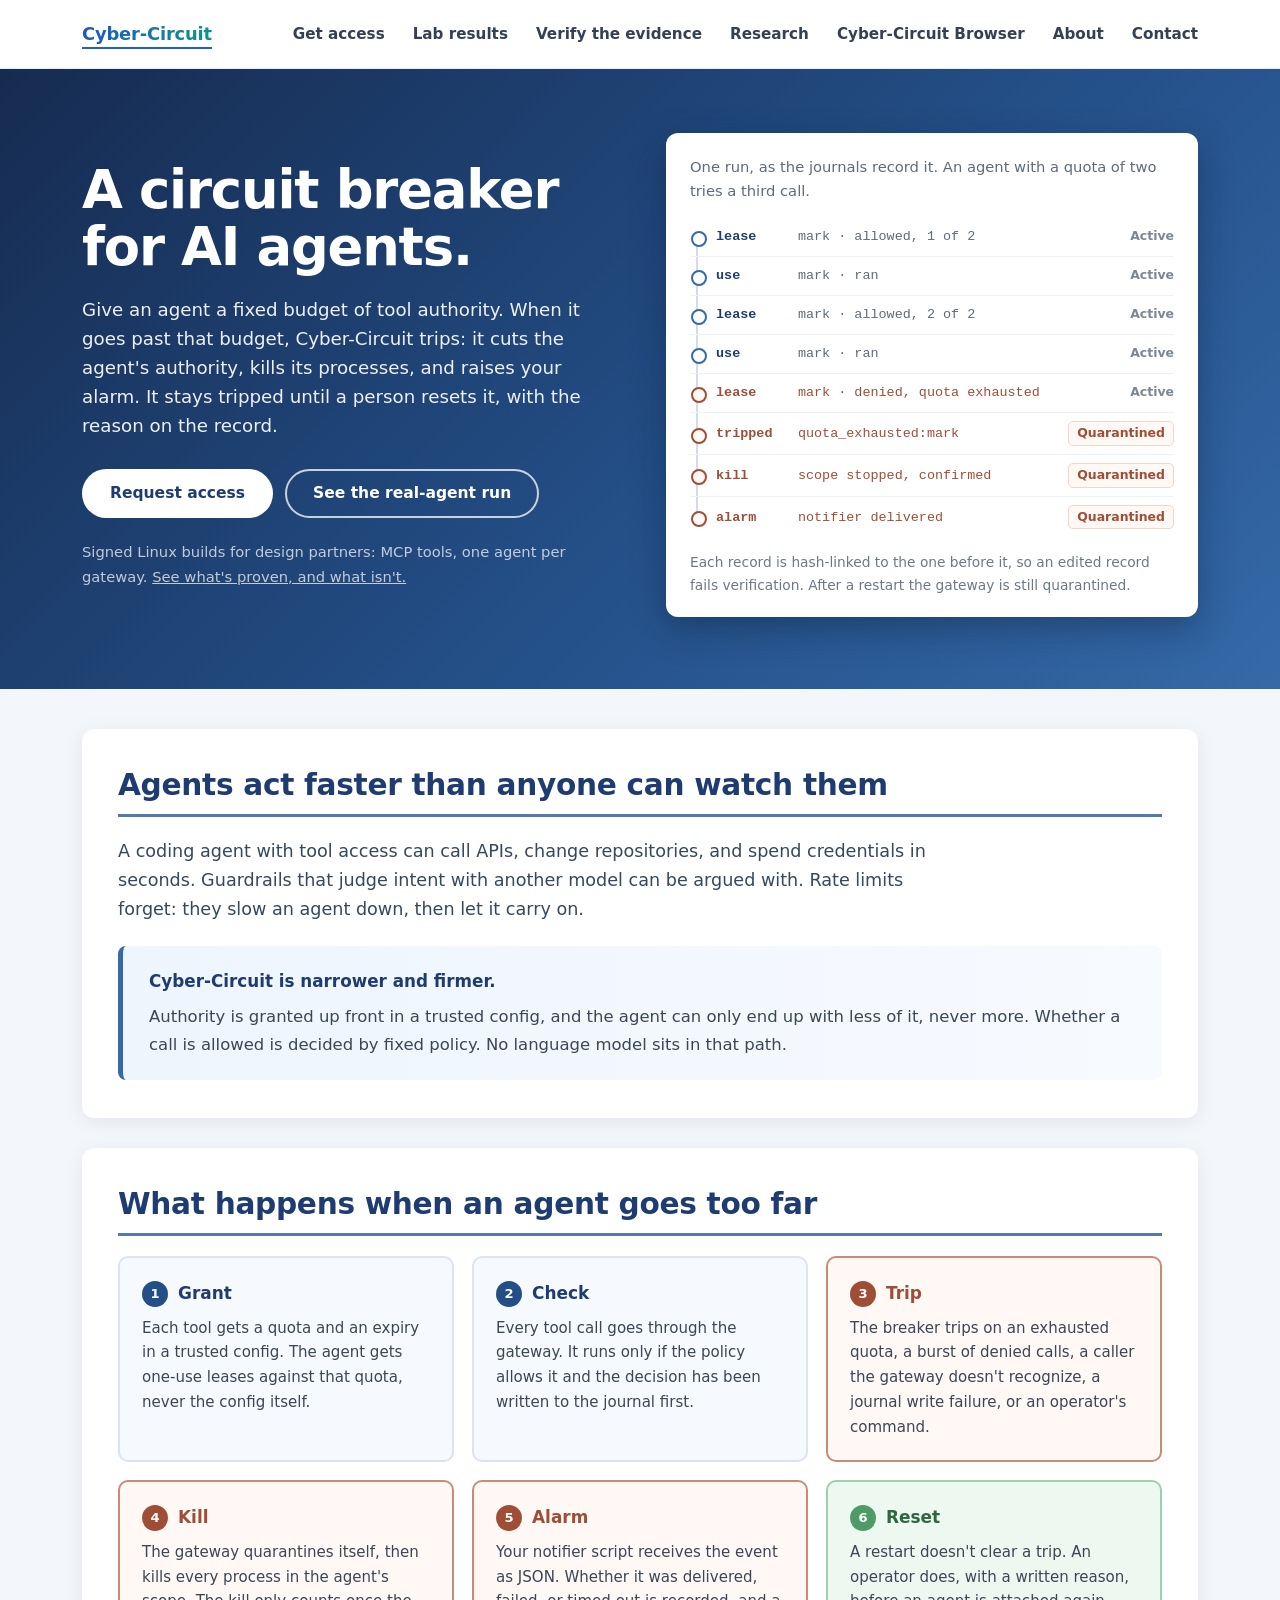
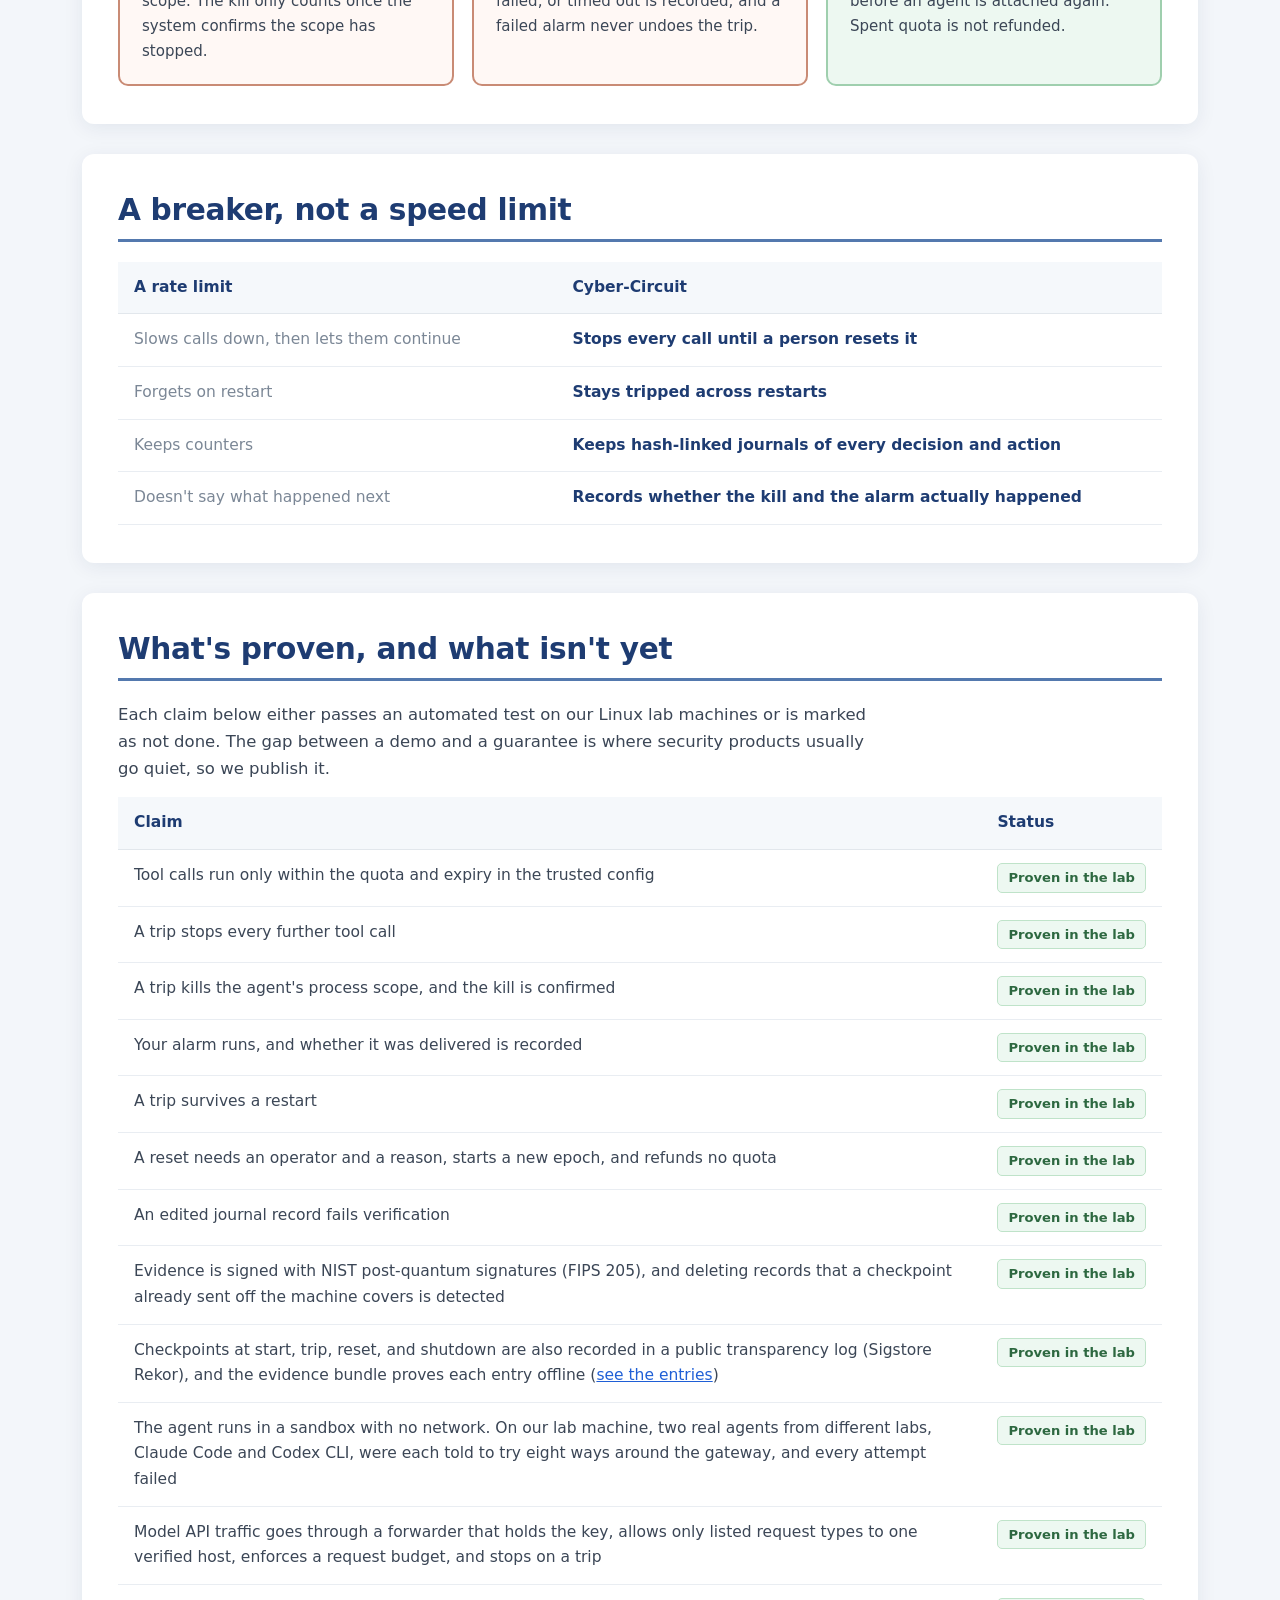
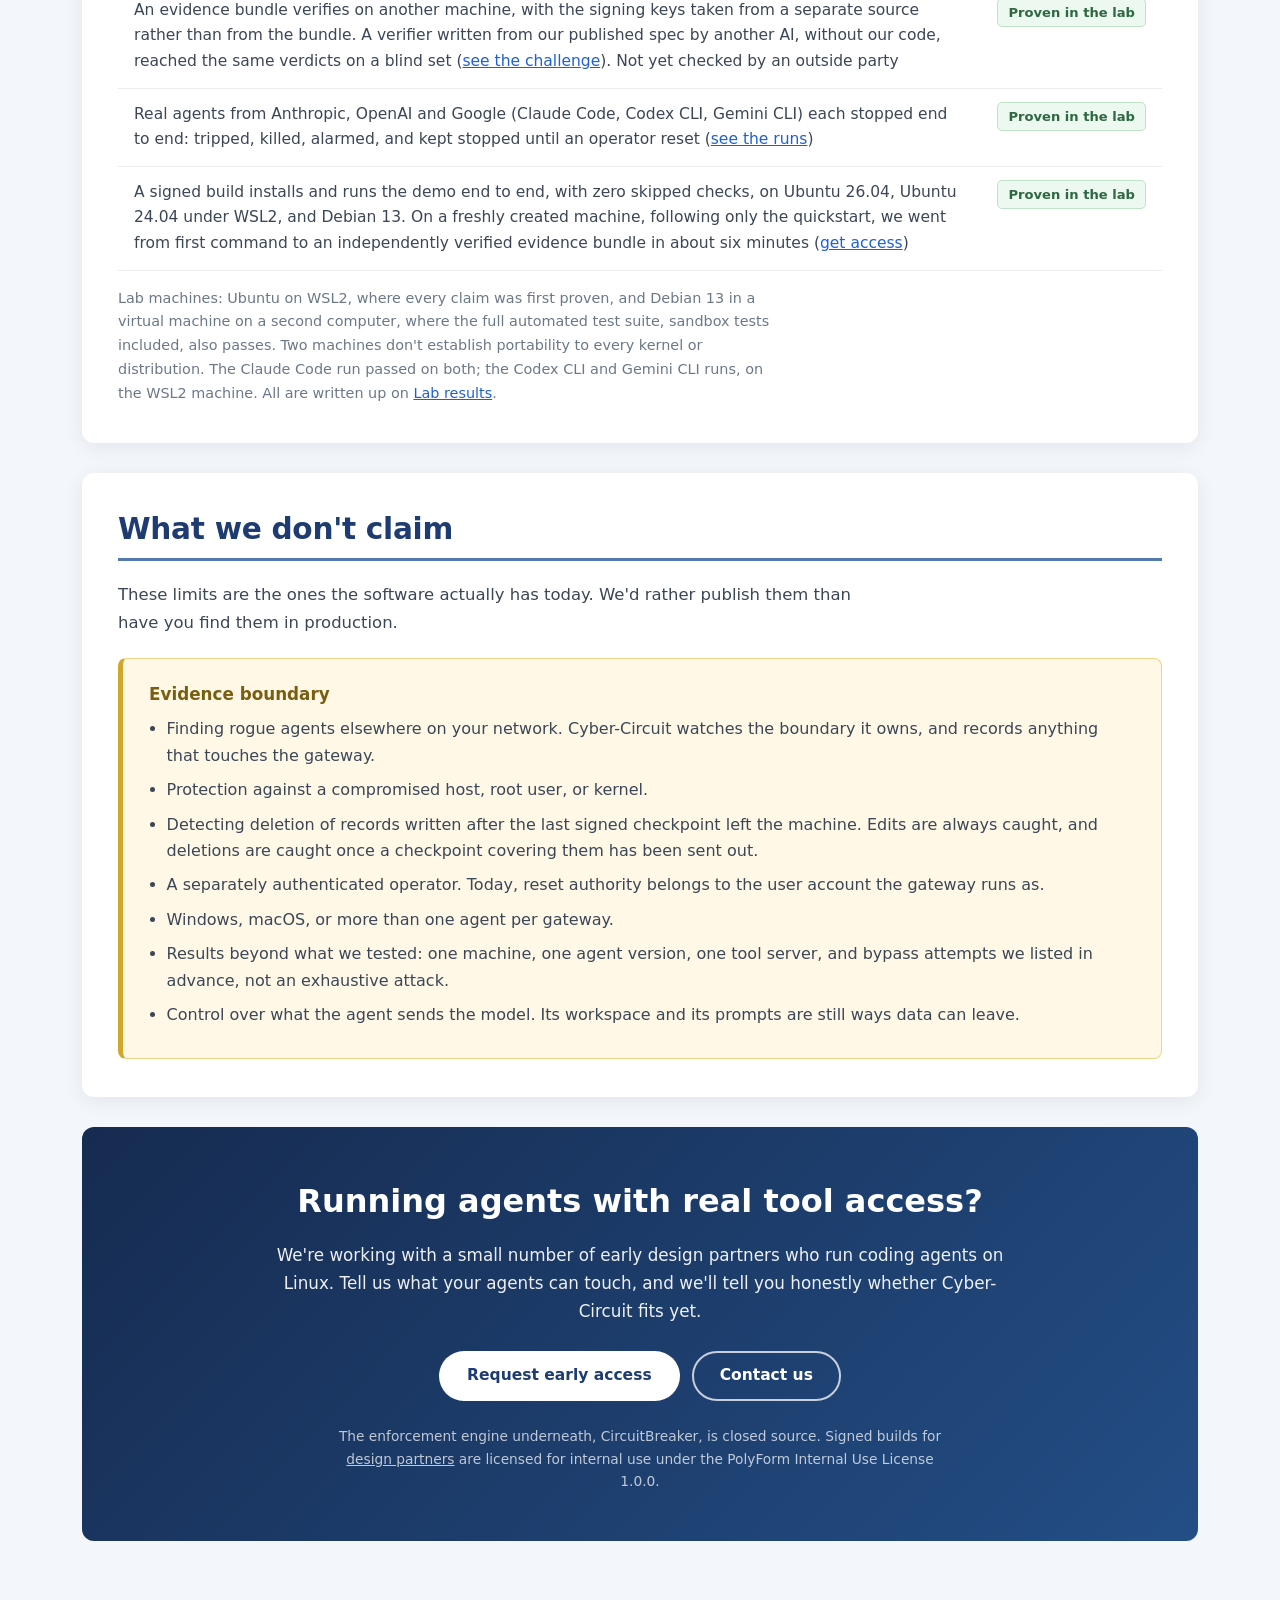
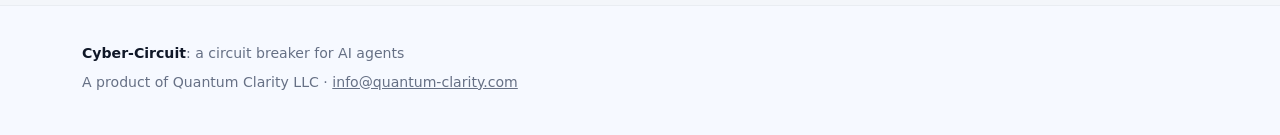
==== commit 961f5b12: "Gate the gateway: Get access page (request by email), no public download; fingerprint stays Co-Autho" ====
--- a/index.html
+++ b/index.html
@@ -11,7 +11,7 @@
 <header class="site-header"><div class="site-wrap site-header-inner">
 <a class="brand active" href="index.html" aria-current="page">Cyber-Circuit</a>
 <nav class="site-nav" aria-label="Main">
-<a href="get.html">Try it</a>
+<a href="get.html">Get access</a>
 <a href="results.html">Lab results</a>
 <a href="challenge-1/">Verify the evidence</a>
 <a href="research.html">Research</a>
@@ -29,10 +29,10 @@
 <h1 class="ag-h1">A circuit breaker for AI agents.</h1>
 <p class="ag-lede">Give an agent a fixed budget of tool authority. When it goes past that budget, Cyber-Circuit trips: it cuts the agent's authority, kills its processes, and raises your alarm. It stays tripped until a person resets it, with the reason on the record.</p>
 <div class="ag-btnrow">
-<a class="ag-btn ag-btn-p" href="get.html">Try it on Linux</a>
+<a class="ag-btn ag-btn-p" href="get.html">Request access</a>
 <a class="ag-btn ag-btn-s" href="results.html">See the real-agent run</a>
 </div>
-<p class="ag-status">Signed evaluation release for Linux, MCP tools, and one agent per gateway. <a href="#proof" style="color:inherit">See what's proven, and what isn't.</a></p>
+<p class="ag-status">Signed Linux builds for design partners: MCP tools, one agent per gateway. <a href="#proof" style="color:inherit">See what's proven, and what isn't.</a></p>
 </div>
 
 <figure class="ag-ledger">
@@ -108,7 +108,7 @@
 <tr><td>Model API traffic goes through a forwarder that holds the key, allows only listed request types to one verified host, enforces a request budget, and stops on a trip</td><td><span class="ag-tag ag-tag-ok">Proven in the lab</span></td></tr>
 <tr><td>An evidence bundle verifies on another machine, with the signing keys taken from a separate source rather than from the bundle. A verifier written from our published spec by another AI, without our code, reached the same verdicts on a blind set (<a href="challenge-1/">see the challenge</a>). Not yet checked by an outside party</td><td><span class="ag-tag ag-tag-ok">Proven in the lab</span></td></tr>
 <tr><td>Real agents from Anthropic, OpenAI and Google (Claude Code, Codex CLI, Gemini CLI) each stopped end to end: tripped, killed, alarmed, and kept stopped until an operator reset (<a href="results.html">see the runs</a>)</td><td><span class="ag-tag ag-tag-ok">Proven in the lab</span></td></tr>
-<tr><td>The signed release installs and runs the demo end to end, with zero skipped checks, on Ubuntu 26.04, Ubuntu 24.04 under WSL2, and Debian 13. On a freshly created machine, following only the quickstart, we went from first command to an independently verified evidence bundle in about six minutes (<a href="get.html">try it</a>)</td><td><span class="ag-tag ag-tag-ok">Proven in the lab</span></td></tr>
+<tr><td>A signed build installs and runs the demo end to end, with zero skipped checks, on Ubuntu 26.04, Ubuntu 24.04 under WSL2, and Debian 13. On a freshly created machine, following only the quickstart, we went from first command to an independently verified evidence bundle in about six minutes (<a href="get.html">get access</a>)</td><td><span class="ag-tag ag-tag-ok">Proven in the lab</span></td></tr>
 </tbody>
 </table>
 <p class="ag-tablenote">Lab machines: Ubuntu on WSL2, where every claim was first proven, and Debian 13 in a virtual machine on a second computer, where the full automated test suite, sandbox tests included, also passes. Two machines don't establish portability to every kernel or distribution. The Claude Code run passed on both; the Codex CLI and Gemini CLI runs, on the WSL2 machine. All are written up on <a href="results.html">Lab results</a>.</p>
@@ -138,7 +138,7 @@
 <a class="ag-btn ag-btn-p" href="mailto:info@quantum-clarity.com?subject=Cyber-Circuit%20early%20access">Request early access</a>
 <a class="ag-btn ag-btn-s" href="contact.html">Contact us</a>
 </div>
-<p class="ag-cta-note">The enforcement engine underneath, CircuitBreaker, is closed source. The <a href="get.html" style="color:inherit">evaluation release</a> is free for internal use under the PolyForm Internal Use License 1.0.0.</p>
+<p class="ag-cta-note">The enforcement engine underneath, CircuitBreaker, is closed source. Signed builds for <a href="get.html" style="color:inherit">design partners</a> are licensed for internal use under the PolyForm Internal Use License 1.0.0.</p>
 </div>
 
 </div>
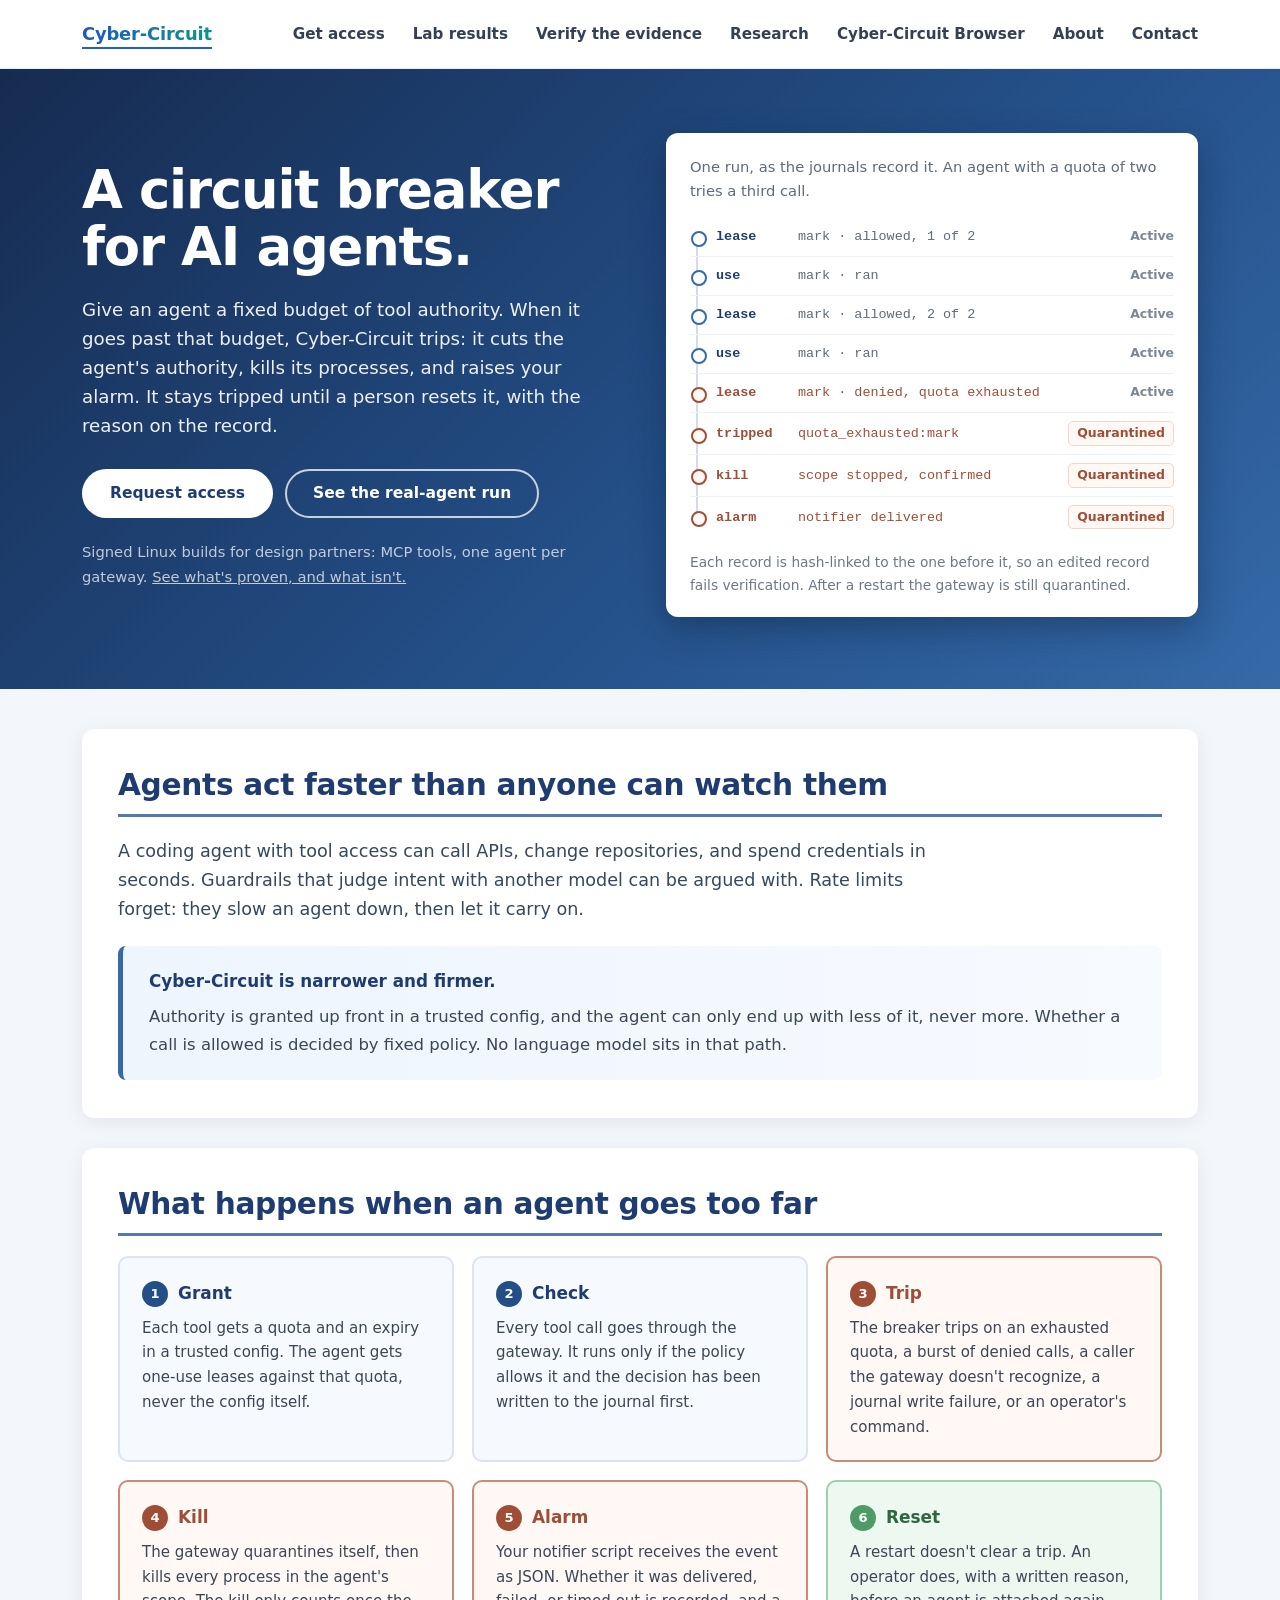
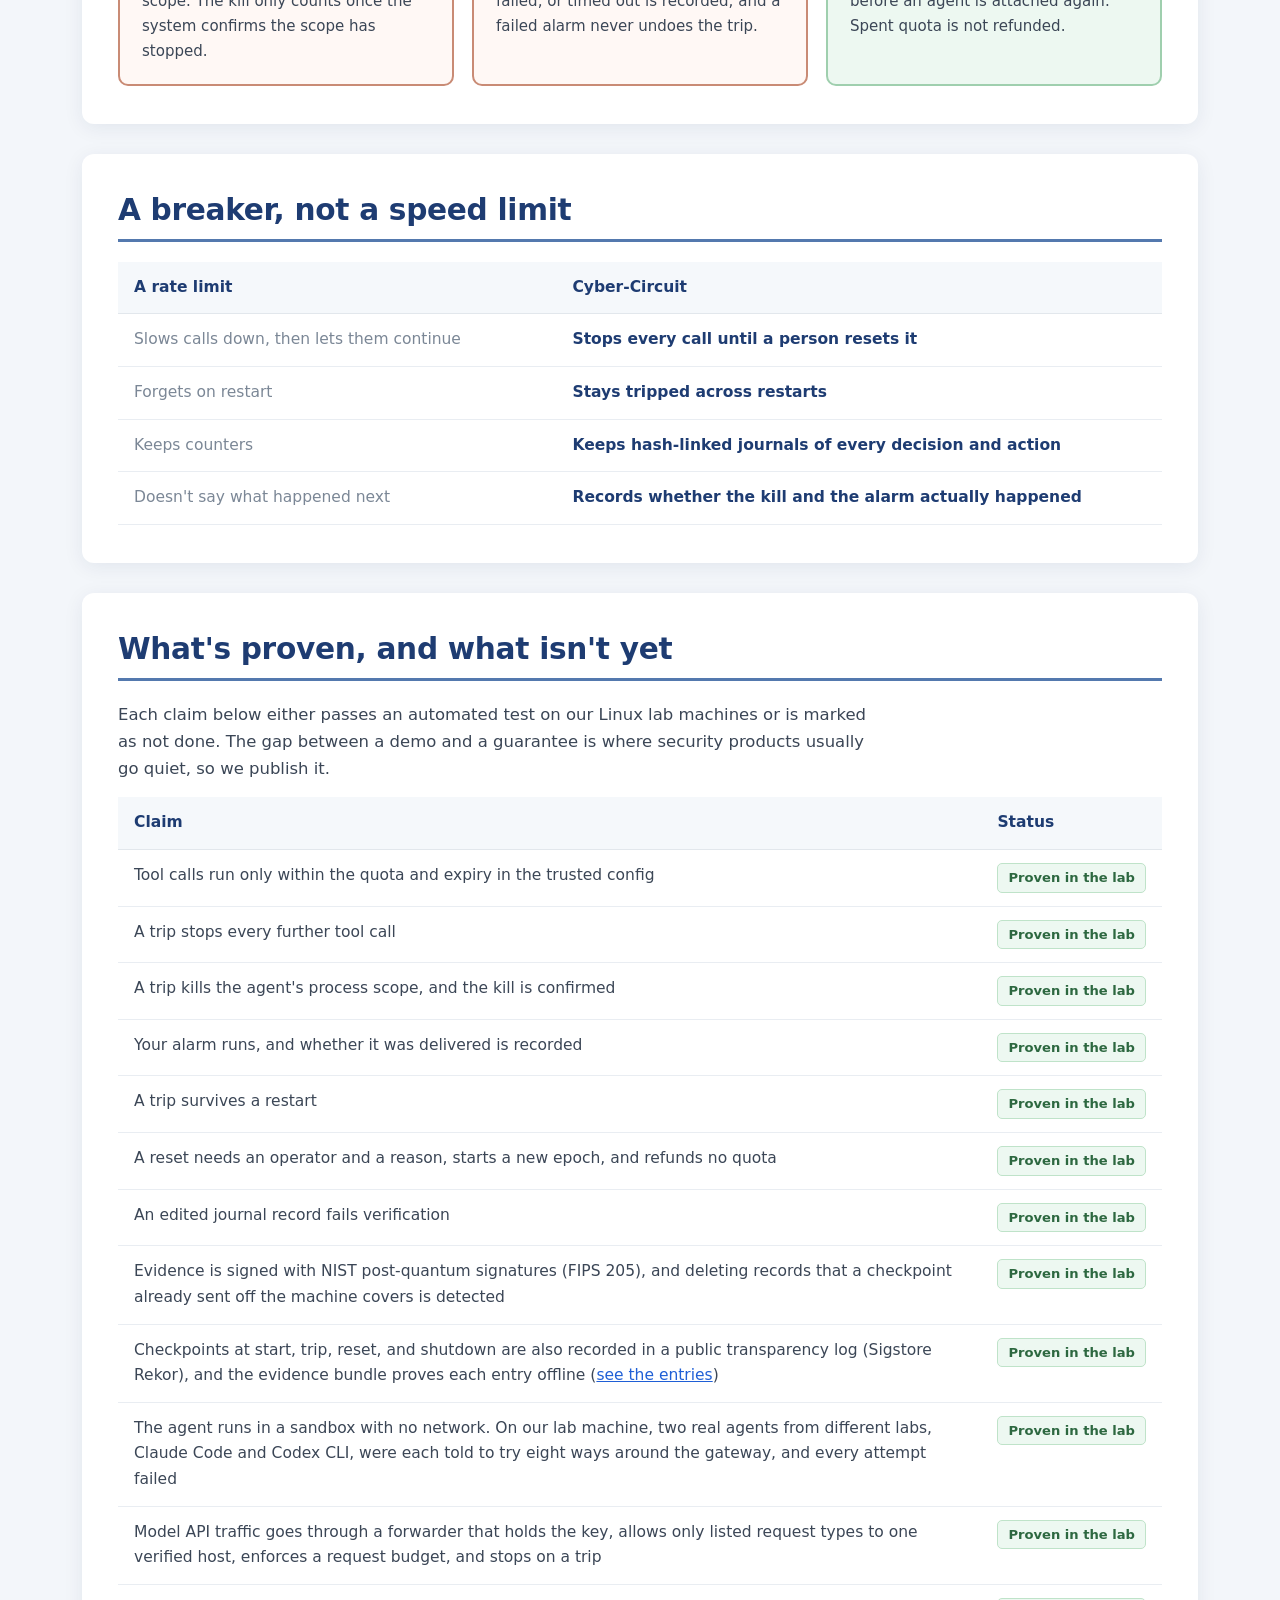
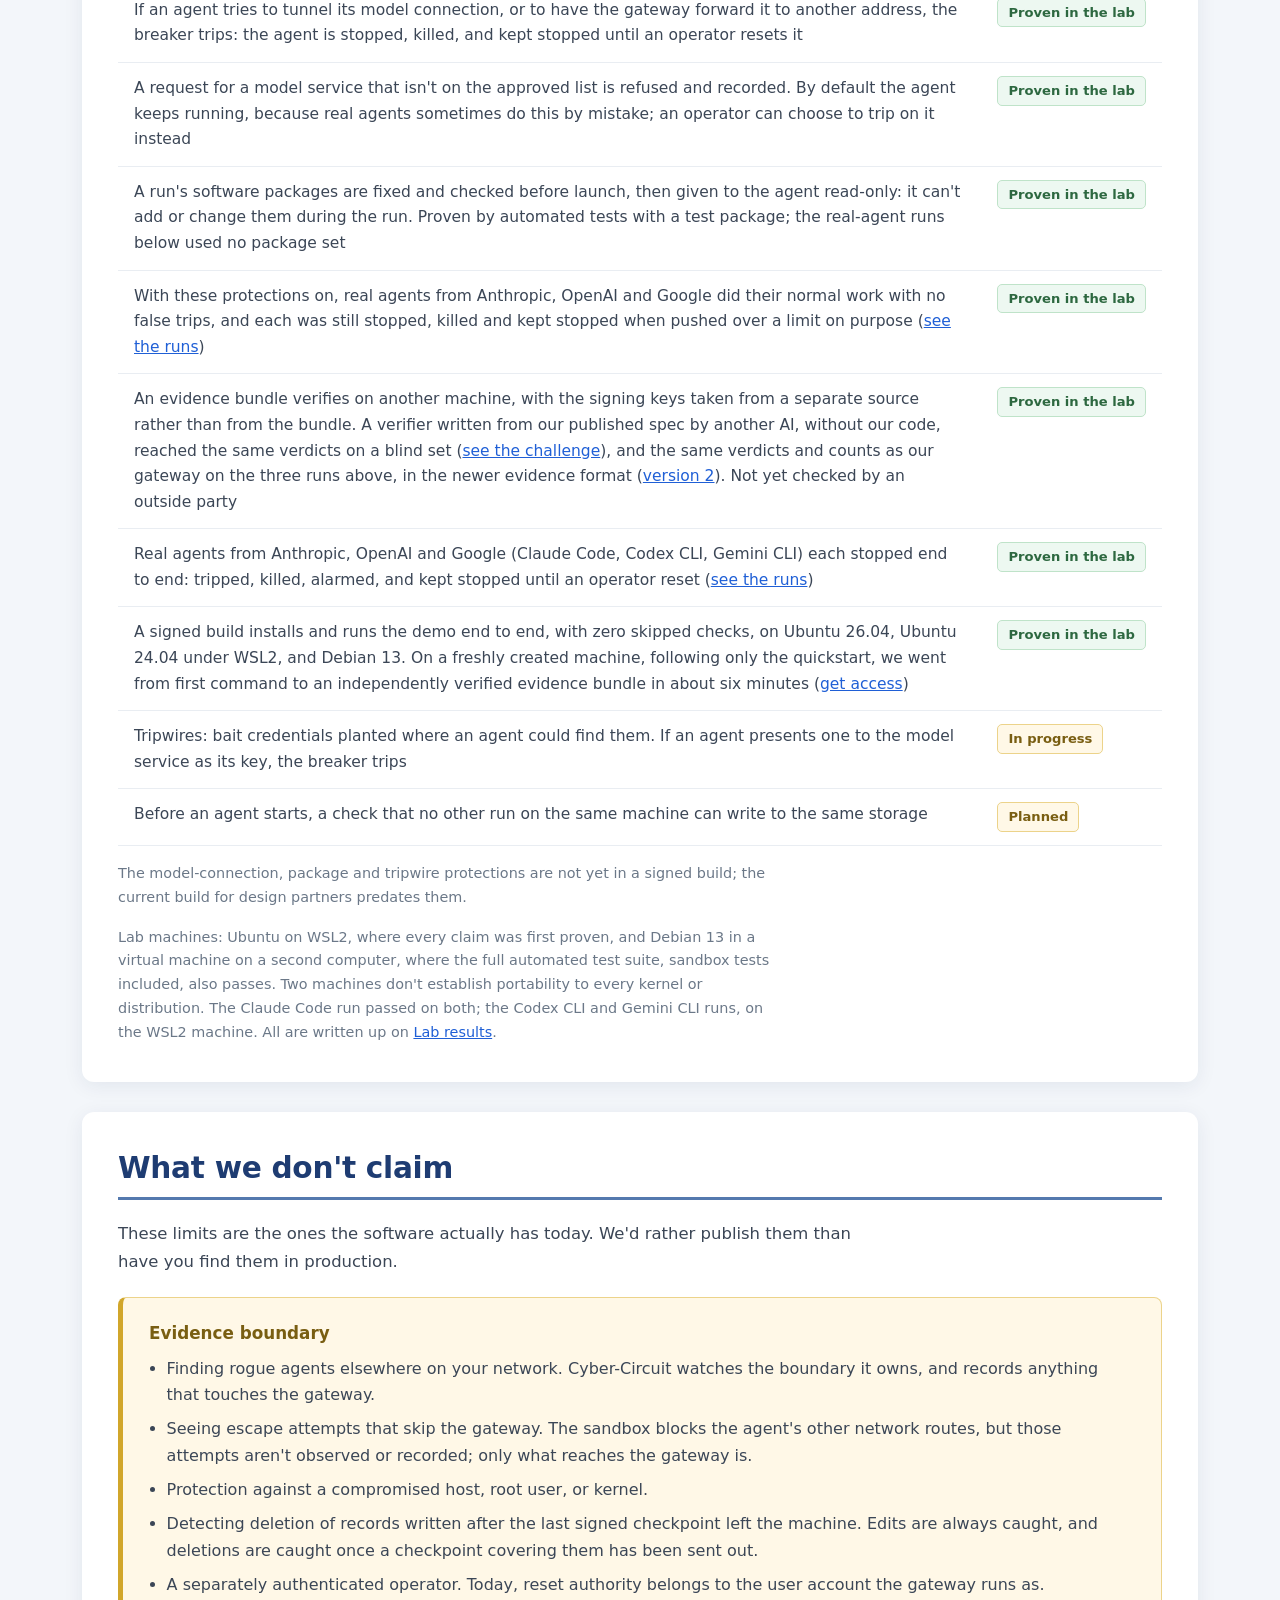
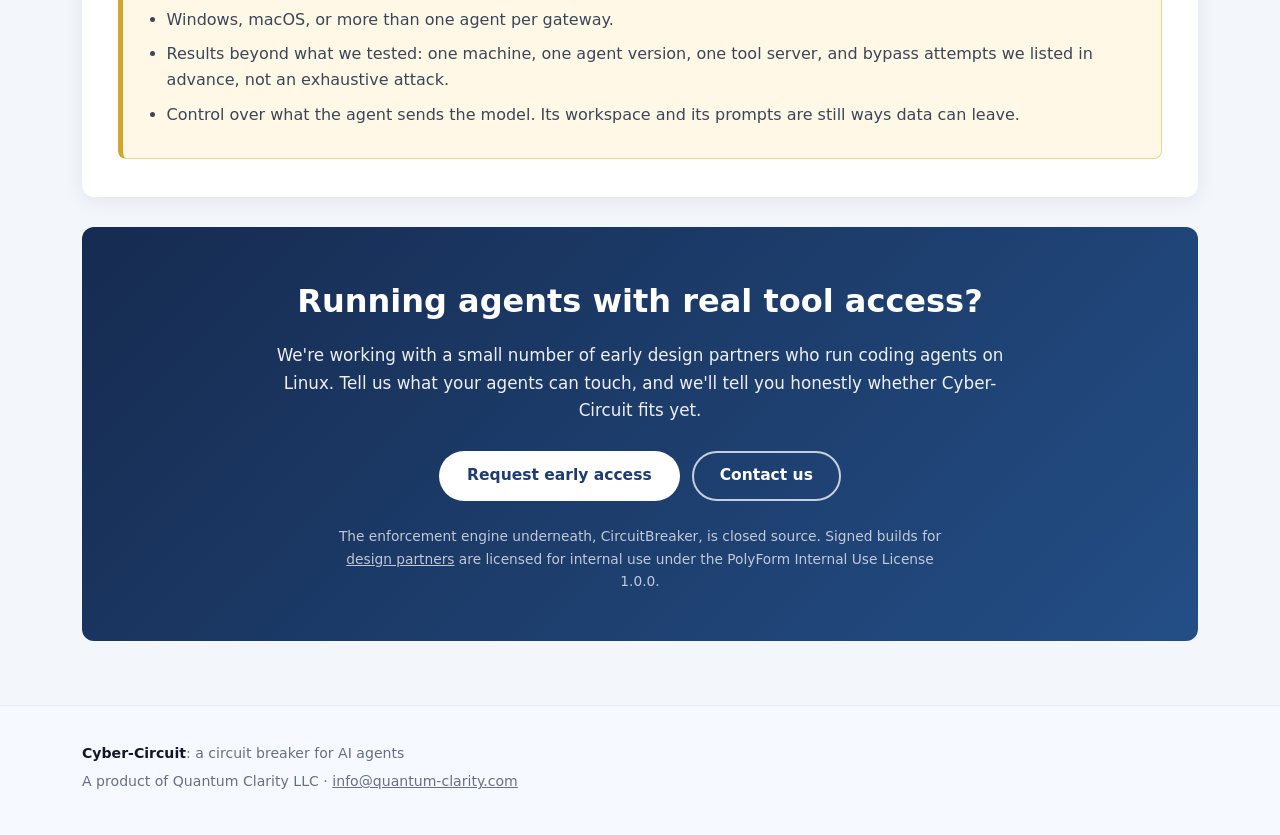
==== commit ee8758de: "Site update 1 for 3B-1: model-connection and package checks, November real-agent runs, evidence form" ====
--- a/index.html
+++ b/index.html
@@ -106,11 +106,18 @@
 <tr><td>Checkpoints at start, trip, reset, and shutdown are also recorded in a public transparency log (Sigstore Rekor), and the evidence bundle proves each entry offline (<a href="results.html#public-log">see the entries</a>)</td><td><span class="ag-tag ag-tag-ok">Proven in the lab</span></td></tr>
 <tr><td>The agent runs in a sandbox with no network. On our lab machine, two real agents from different labs, Claude Code and Codex CLI, were each told to try eight ways around the gateway, and every attempt failed</td><td><span class="ag-tag ag-tag-ok">Proven in the lab</span></td></tr>
 <tr><td>Model API traffic goes through a forwarder that holds the key, allows only listed request types to one verified host, enforces a request budget, and stops on a trip</td><td><span class="ag-tag ag-tag-ok">Proven in the lab</span></td></tr>
-<tr><td>An evidence bundle verifies on another machine, with the signing keys taken from a separate source rather than from the bundle. A verifier written from our published spec by another AI, without our code, reached the same verdicts on a blind set (<a href="challenge-1/">see the challenge</a>). Not yet checked by an outside party</td><td><span class="ag-tag ag-tag-ok">Proven in the lab</span></td></tr>
+<tr><td>If an agent tries to tunnel its model connection, or to have the gateway forward it to another address, the breaker trips: the agent is stopped, killed, and kept stopped until an operator resets it</td><td><span class="ag-tag ag-tag-ok">Proven in the lab</span></td></tr>
+<tr><td>A request for a model service that isn't on the approved list is refused and recorded. By default the agent keeps running, because real agents sometimes do this by mistake; an operator can choose to trip on it instead</td><td><span class="ag-tag ag-tag-ok">Proven in the lab</span></td></tr>
+<tr><td>A run's software packages are fixed and checked before launch, then given to the agent read-only: it can't add or change them during the run. Proven by automated tests with a test package; the real-agent runs below used no package set</td><td><span class="ag-tag ag-tag-ok">Proven in the lab</span></td></tr>
+<tr><td>With these protections on, real agents from Anthropic, OpenAI and Google did their normal work with no false trips, and each was still stopped, killed and kept stopped when pushed over a limit on purpose (<a href="results.html#hardening">see the runs</a>)</td><td><span class="ag-tag ag-tag-ok">Proven in the lab</span></td></tr>
+<tr><td>An evidence bundle verifies on another machine, with the signing keys taken from a separate source rather than from the bundle. A verifier written from our published spec by another AI, without our code, reached the same verdicts on a blind set (<a href="challenge-1/">see the challenge</a>), and the same verdicts and counts as our gateway on the three runs above, in the newer evidence format (<a href="https://github.com/amitb-quantum/cybercircuit/blob/main/spec/evidence-bundle-format-v2.md">version 2</a>). Not yet checked by an outside party</td><td><span class="ag-tag ag-tag-ok">Proven in the lab</span></td></tr>
 <tr><td>Real agents from Anthropic, OpenAI and Google (Claude Code, Codex CLI, Gemini CLI) each stopped end to end: tripped, killed, alarmed, and kept stopped until an operator reset (<a href="results.html">see the runs</a>)</td><td><span class="ag-tag ag-tag-ok">Proven in the lab</span></td></tr>
 <tr><td>A signed build installs and runs the demo end to end, with zero skipped checks, on Ubuntu 26.04, Ubuntu 24.04 under WSL2, and Debian 13. On a freshly created machine, following only the quickstart, we went from first command to an independently verified evidence bundle in about six minutes (<a href="get.html">get access</a>)</td><td><span class="ag-tag ag-tag-ok">Proven in the lab</span></td></tr>
+<tr><td>Tripwires: bait credentials planted where an agent could find them. If an agent presents one to the model service as its key, the breaker trips</td><td><span class="ag-tag ag-tag-wip">In progress</span></td></tr>
+<tr><td>Before an agent starts, a check that no other run on the same machine can write to the same storage</td><td><span class="ag-tag ag-tag-wip">Planned</span></td></tr>
 </tbody>
 </table>
+<p class="ag-tablenote">The model-connection, package and tripwire protections are not yet in a signed build; the current build for design partners predates them.</p>
 <p class="ag-tablenote">Lab machines: Ubuntu on WSL2, where every claim was first proven, and Debian 13 in a virtual machine on a second computer, where the full automated test suite, sandbox tests included, also passes. Two machines don't establish portability to every kernel or distribution. The Claude Code run passed on both; the Codex CLI and Gemini CLI runs, on the WSL2 machine. All are written up on <a href="results.html">Lab results</a>.</p>
 </section>
 
@@ -121,6 +128,7 @@
 <strong>Evidence boundary</strong>
 <ul class="ag-limits">
 <li>Finding rogue agents elsewhere on your network. Cyber-Circuit watches the boundary it owns, and records anything that touches the gateway.</li>
+<li>Seeing escape attempts that skip the gateway. The sandbox blocks the agent's other network routes, but those attempts aren't observed or recorded; only what reaches the gateway is.</li>
 <li>Protection against a compromised host, root user, or kernel.</li>
 <li>Detecting deletion of records written after the last signed checkpoint left the machine. Edits are always caught, and deletions are caught once a checkpoint covering them has been sent out.</li>
 <li>A separately authenticated operator. Today, reset authority belongs to the user account the gateway runs as.</li>
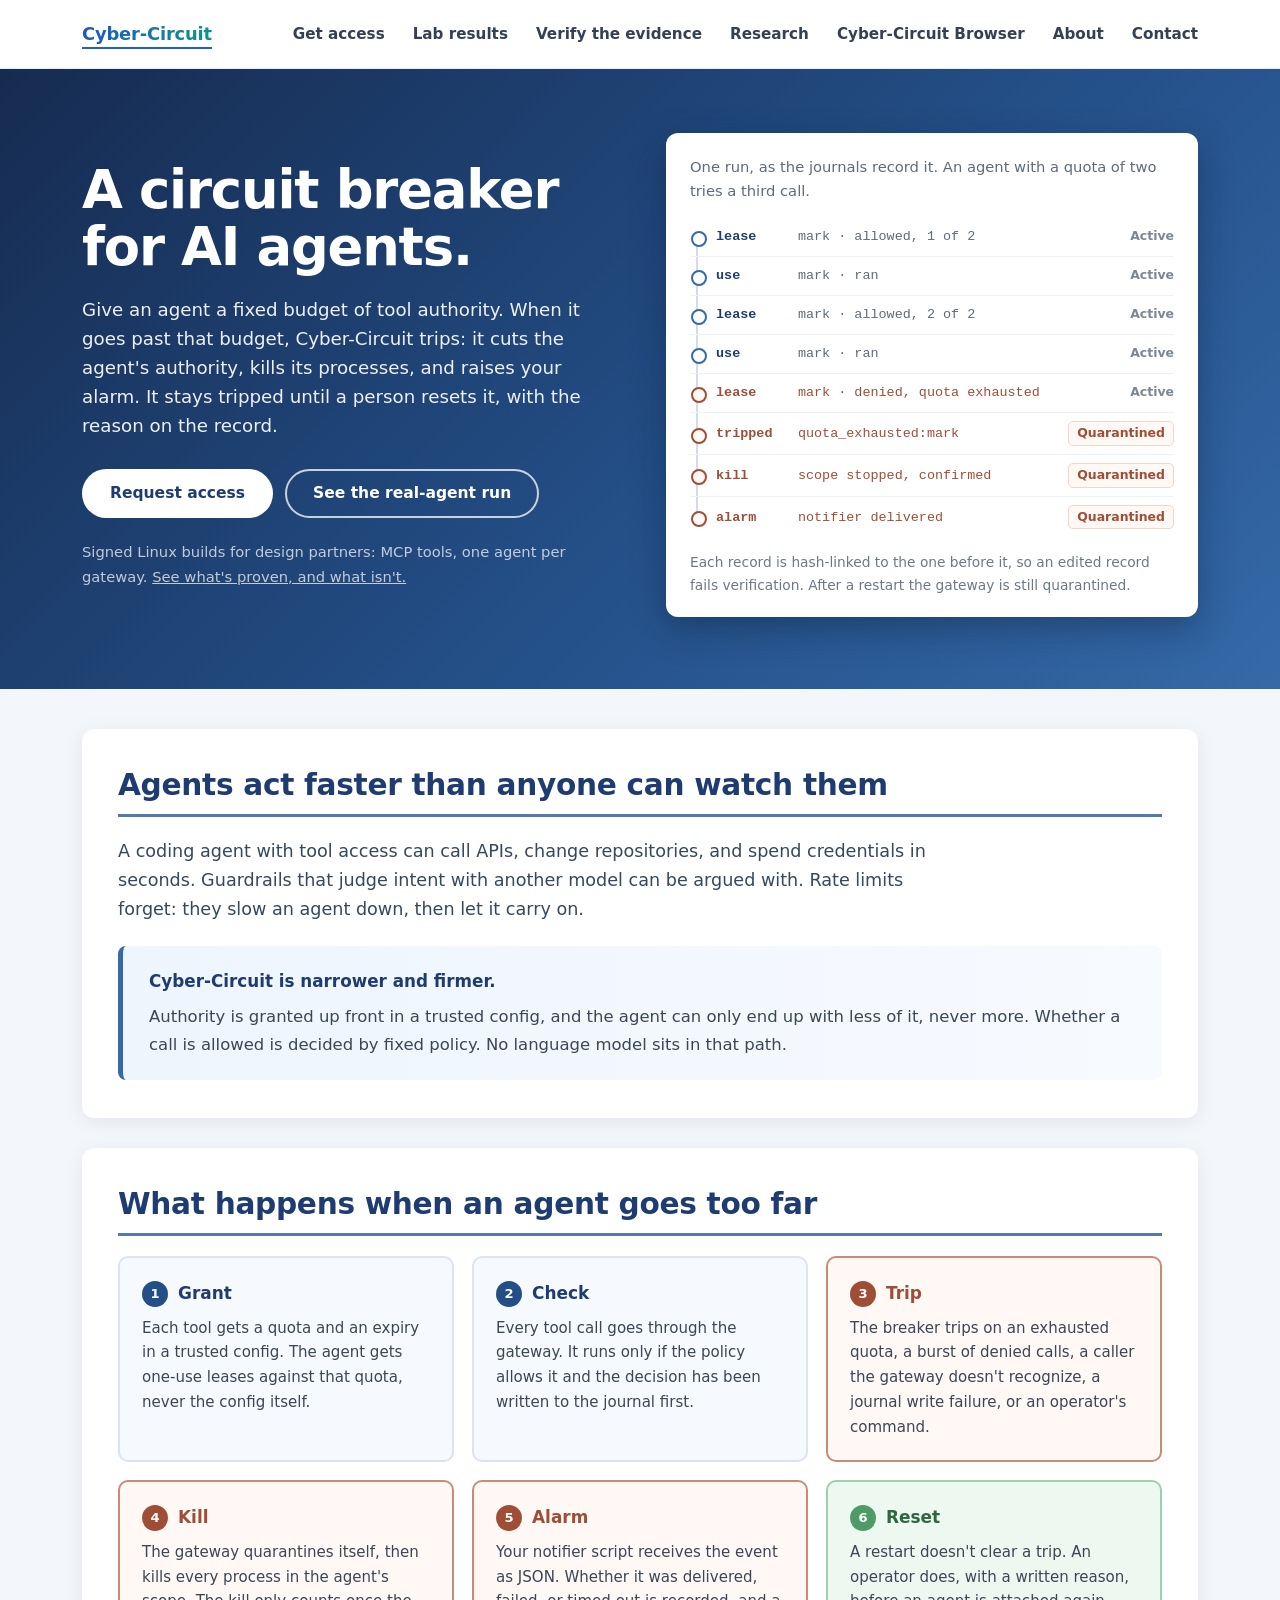
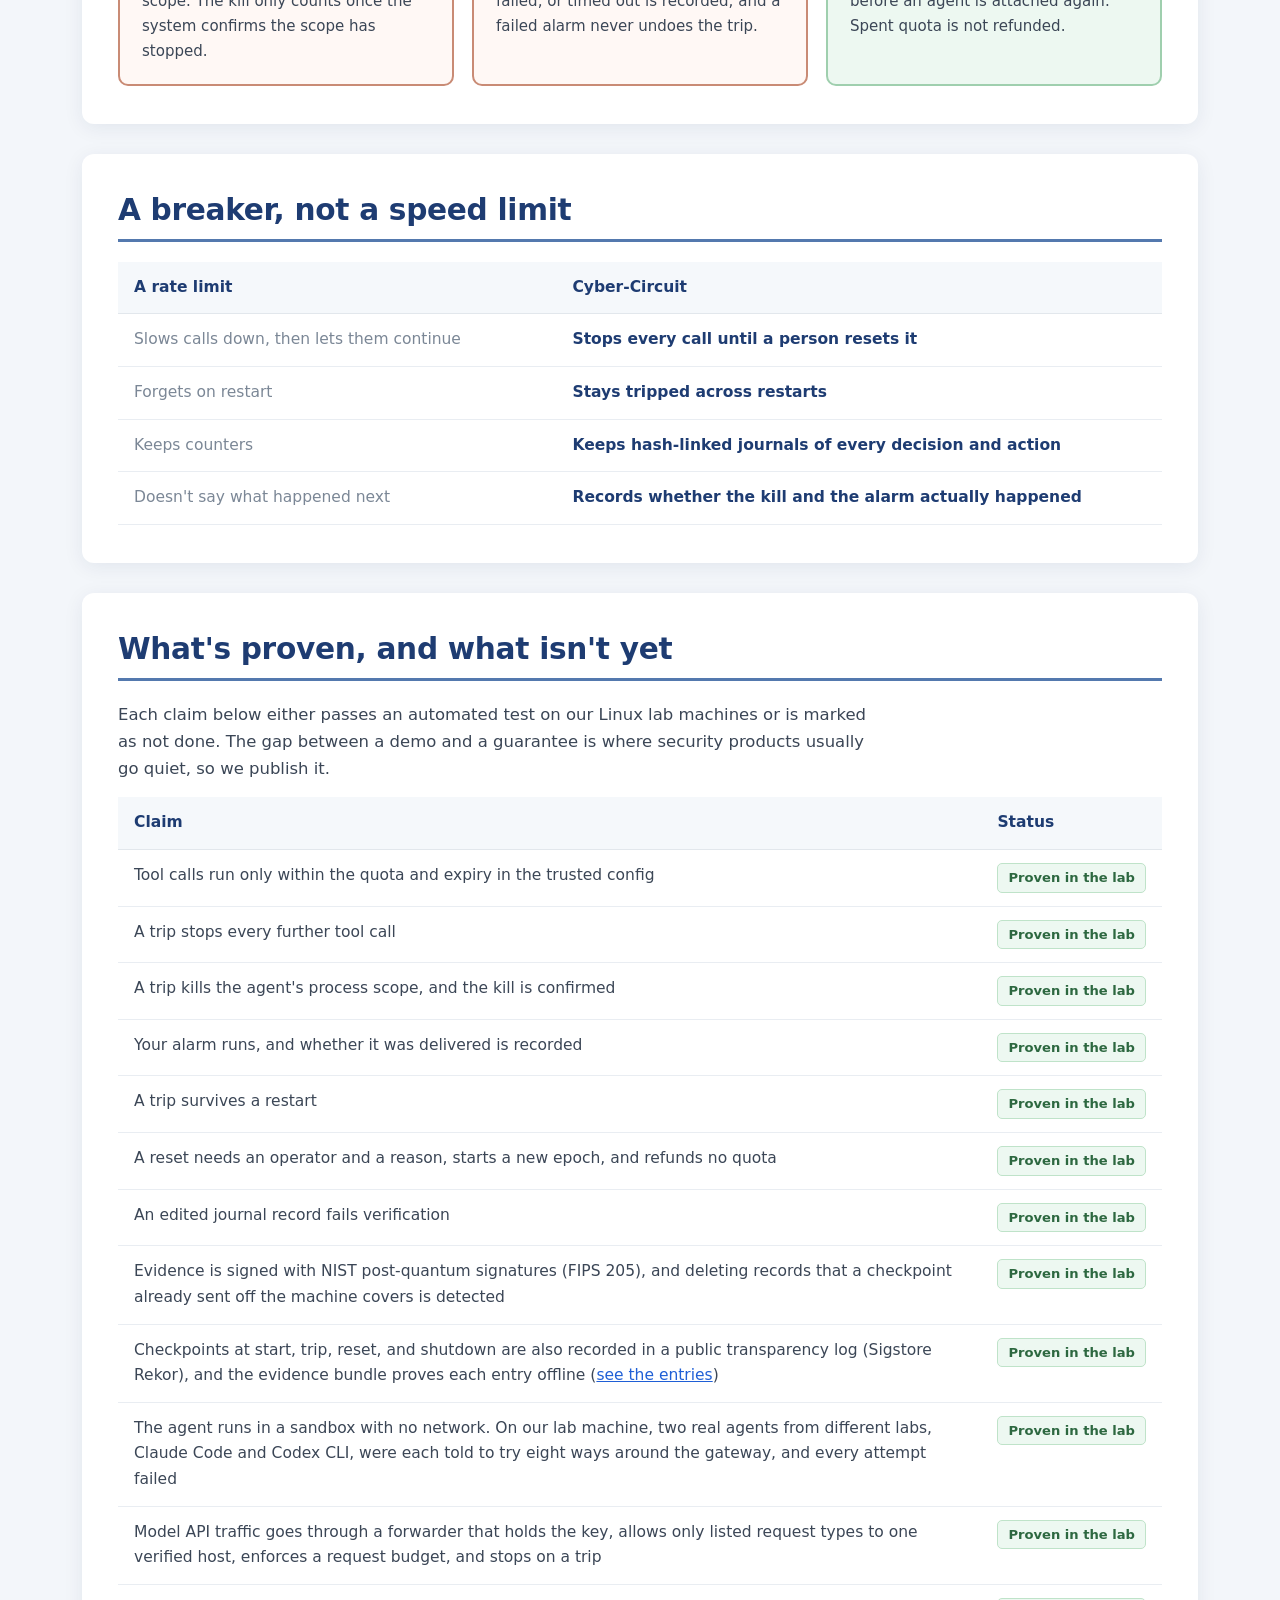
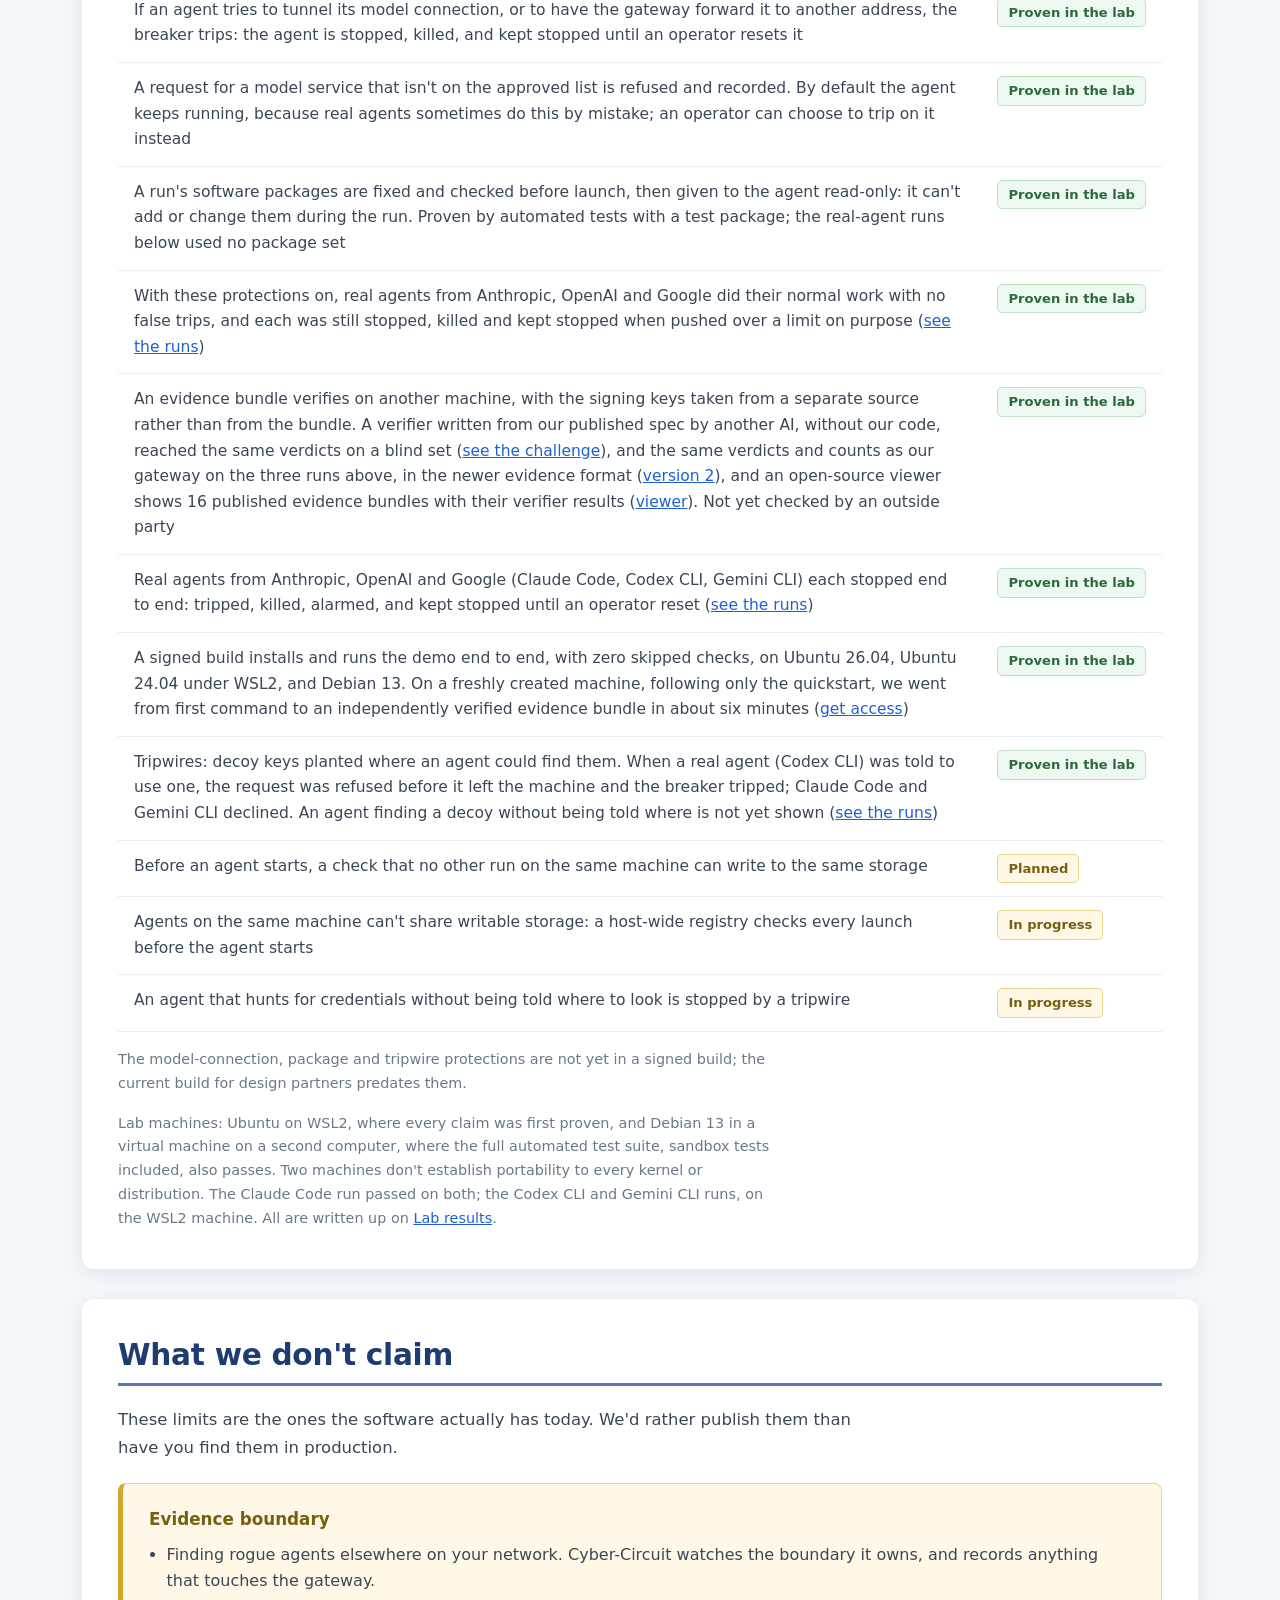
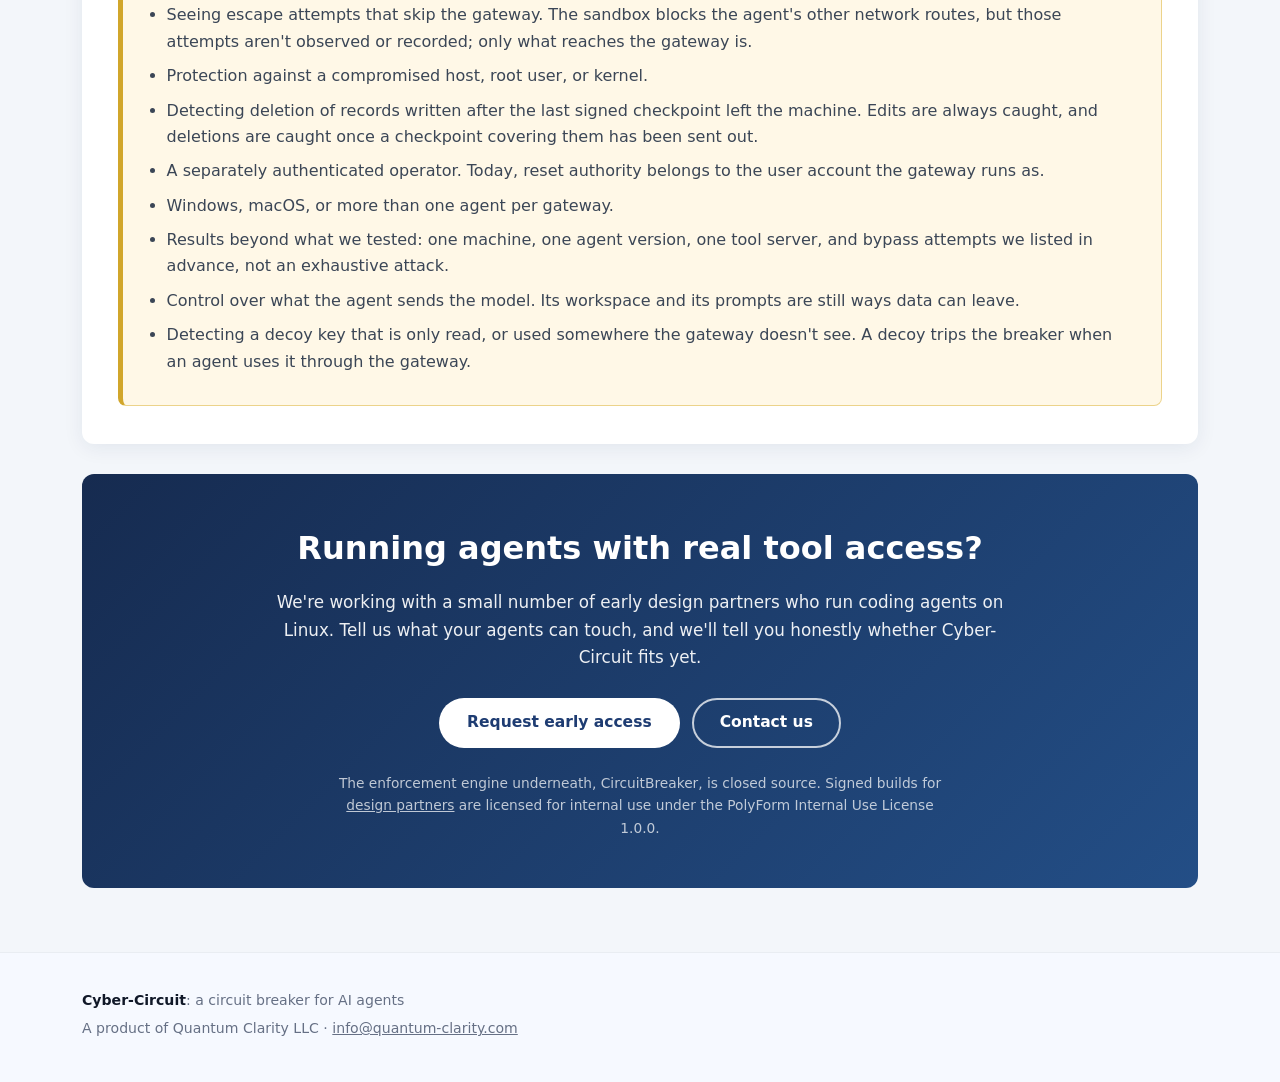
==== commit 1e261127: "Site 3B-2: tripwire row proven, viewer sentence, two new In-progress rows, don't-claim bullet" ====
--- a/index.html
+++ b/index.html
@@ -110,11 +110,13 @@
 <tr><td>A request for a model service that isn't on the approved list is refused and recorded. By default the agent keeps running, because real agents sometimes do this by mistake; an operator can choose to trip on it instead</td><td><span class="ag-tag ag-tag-ok">Proven in the lab</span></td></tr>
 <tr><td>A run's software packages are fixed and checked before launch, then given to the agent read-only: it can't add or change them during the run. Proven by automated tests with a test package; the real-agent runs below used no package set</td><td><span class="ag-tag ag-tag-ok">Proven in the lab</span></td></tr>
 <tr><td>With these protections on, real agents from Anthropic, OpenAI and Google did their normal work with no false trips, and each was still stopped, killed and kept stopped when pushed over a limit on purpose (<a href="results.html#hardening">see the runs</a>)</td><td><span class="ag-tag ag-tag-ok">Proven in the lab</span></td></tr>
-<tr><td>An evidence bundle verifies on another machine, with the signing keys taken from a separate source rather than from the bundle. A verifier written from our published spec by another AI, without our code, reached the same verdicts on a blind set (<a href="challenge-1/">see the challenge</a>), and the same verdicts and counts as our gateway on the three runs above, in the newer evidence format (<a href="https://github.com/amitb-quantum/cybercircuit/blob/main/spec/evidence-bundle-format-v2.md">version 2</a>). Not yet checked by an outside party</td><td><span class="ag-tag ag-tag-ok">Proven in the lab</span></td></tr>
+<tr><td>An evidence bundle verifies on another machine, with the signing keys taken from a separate source rather than from the bundle. A verifier written from our published spec by another AI, without our code, reached the same verdicts on a blind set (<a href="challenge-1/">see the challenge</a>), and the same verdicts and counts as our gateway on the three runs above, in the newer evidence format (<a href="https://github.com/amitb-quantum/cybercircuit/blob/main/spec/evidence-bundle-format-v2.md">version 2</a>), and an open-source viewer shows 16 published evidence bundles with their verifier results (<a href="https://github.com/amitb-quantum/cybercircuit/tree/main/viewer">viewer</a>). Not yet checked by an outside party</td><td><span class="ag-tag ag-tag-ok">Proven in the lab</span></td></tr>
 <tr><td>Real agents from Anthropic, OpenAI and Google (Claude Code, Codex CLI, Gemini CLI) each stopped end to end: tripped, killed, alarmed, and kept stopped until an operator reset (<a href="results.html">see the runs</a>)</td><td><span class="ag-tag ag-tag-ok">Proven in the lab</span></td></tr>
 <tr><td>A signed build installs and runs the demo end to end, with zero skipped checks, on Ubuntu 26.04, Ubuntu 24.04 under WSL2, and Debian 13. On a freshly created machine, following only the quickstart, we went from first command to an independently verified evidence bundle in about six minutes (<a href="get.html">get access</a>)</td><td><span class="ag-tag ag-tag-ok">Proven in the lab</span></td></tr>
-<tr><td>Tripwires: bait credentials planted where an agent could find them. If an agent presents one to the model service as its key, the breaker trips</td><td><span class="ag-tag ag-tag-wip">In progress</span></td></tr>
+<tr><td>Tripwires: decoy keys planted where an agent could find them. When a real agent (Codex CLI) was told to use one, the request was refused before it left the machine and the breaker tripped; Claude Code and Gemini CLI declined. An agent finding a decoy without being told where is not yet shown (<a href="results.html#tripwires">see the runs</a>)</td><td><span class="ag-tag ag-tag-ok">Proven in the lab</span></td></tr>
 <tr><td>Before an agent starts, a check that no other run on the same machine can write to the same storage</td><td><span class="ag-tag ag-tag-wip">Planned</span></td></tr>
+<tr><td>Agents on the same machine can't share writable storage: a host-wide registry checks every launch before the agent starts</td><td><span class="ag-tag ag-tag-wip">In progress</span></td></tr>
+<tr><td>An agent that hunts for credentials without being told where to look is stopped by a tripwire</td><td><span class="ag-tag ag-tag-wip">In progress</span></td></tr>
 </tbody>
 </table>
 <p class="ag-tablenote">The model-connection, package and tripwire protections are not yet in a signed build; the current build for design partners predates them.</p>
@@ -135,6 +137,7 @@
 <li>Windows, macOS, or more than one agent per gateway.</li>
 <li>Results beyond what we tested: one machine, one agent version, one tool server, and bypass attempts we listed in advance, not an exhaustive attack.</li>
 <li>Control over what the agent sends the model. Its workspace and its prompts are still ways data can leave.</li>
+<li>Detecting a decoy key that is only read, or used somewhere the gateway doesn't see. A decoy trips the breaker when an agent uses it through the gateway.</li>
 </ul>
 </div>
 </section>
